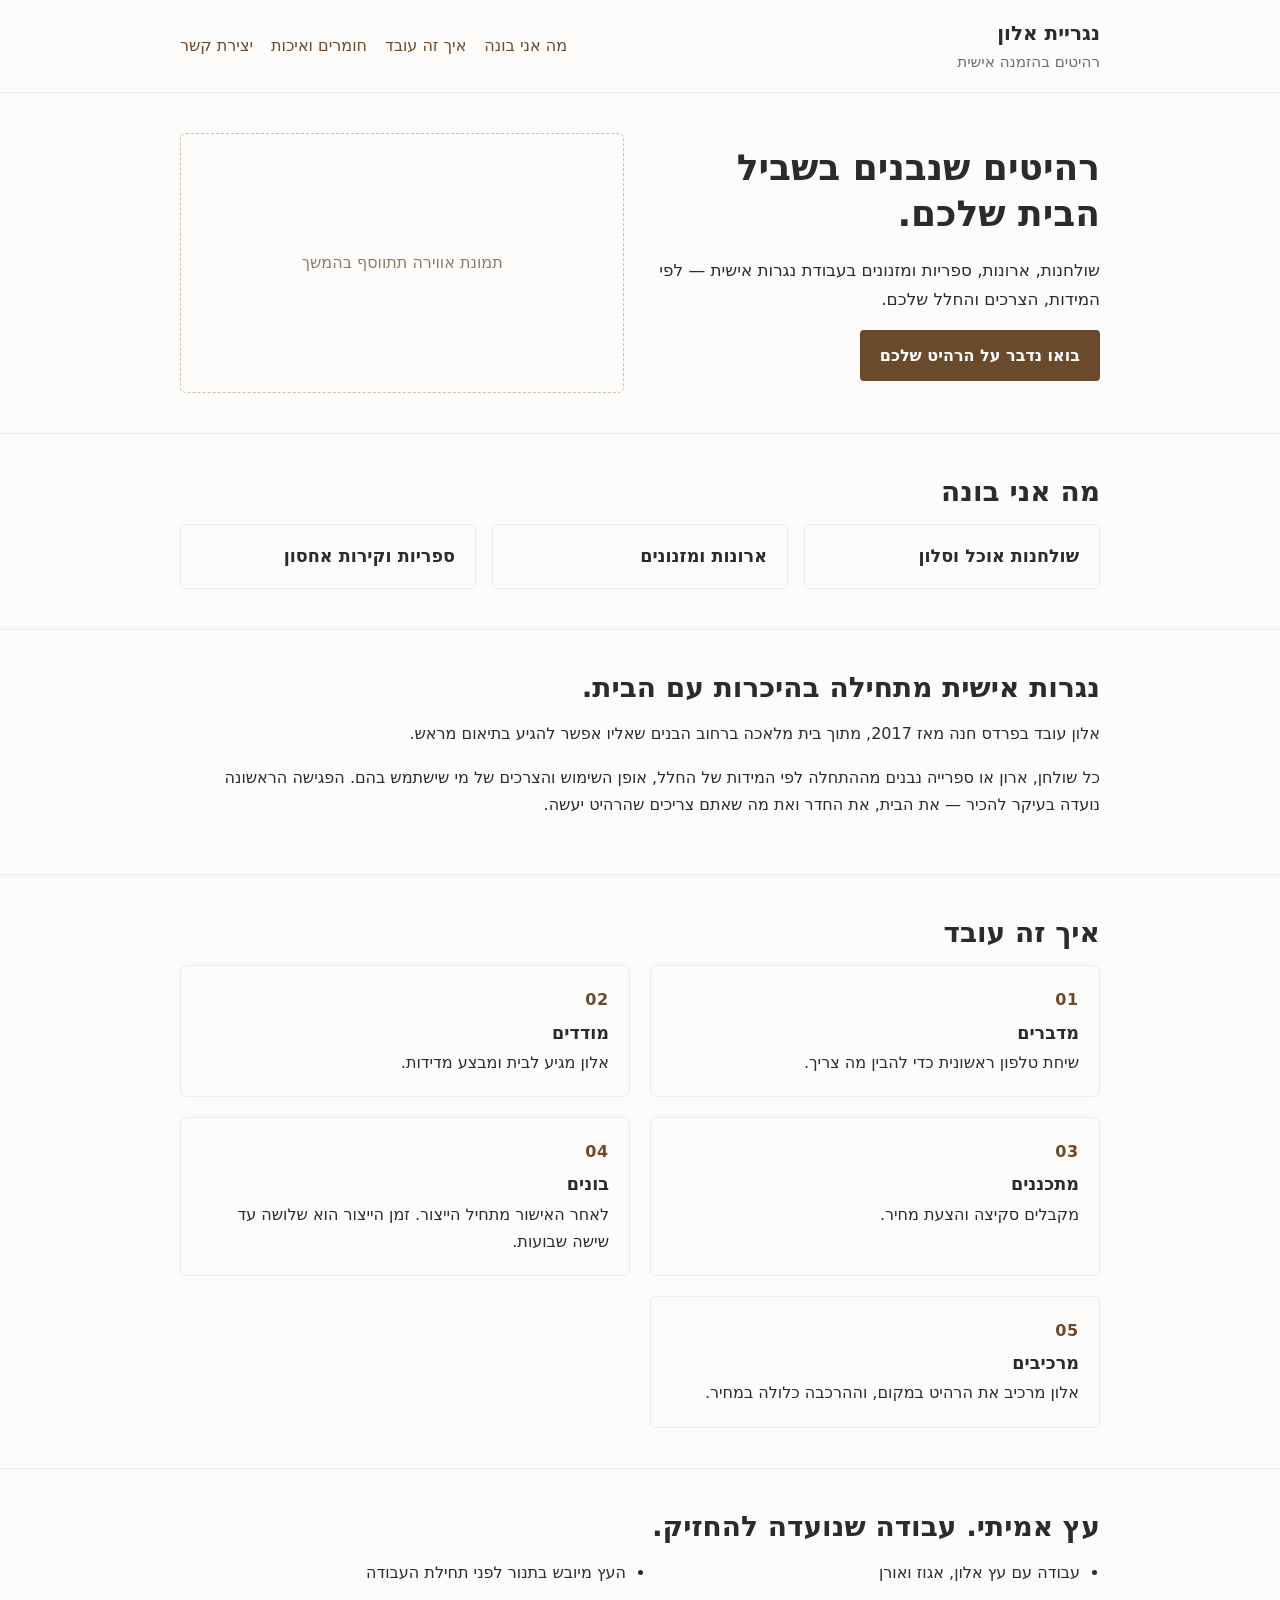
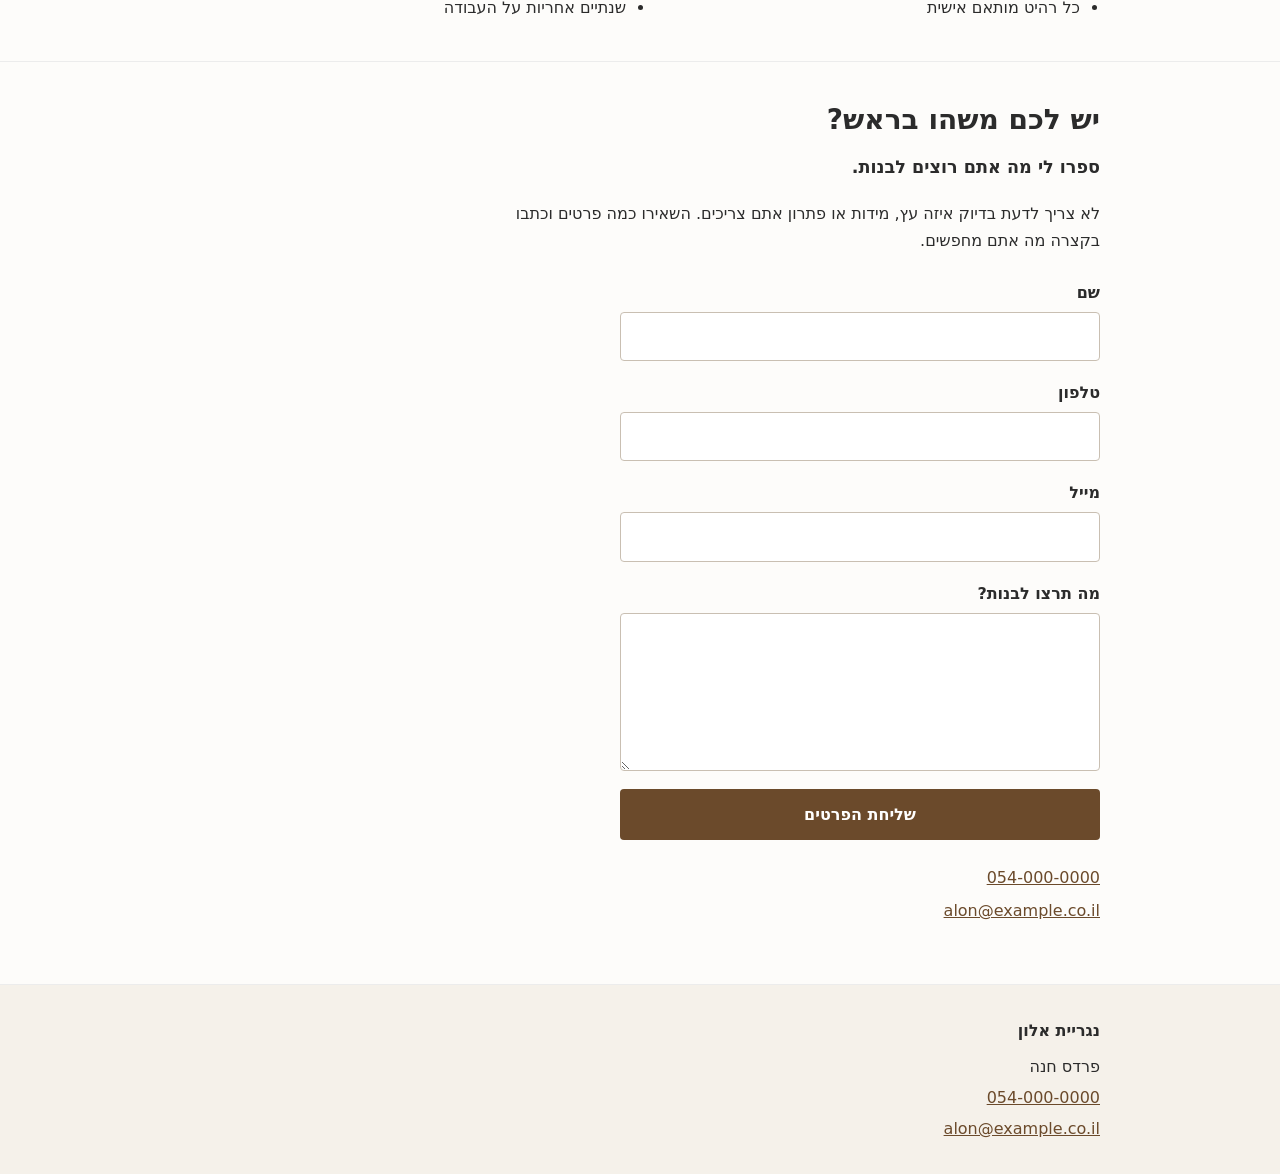
==== index.html @ c1765b81 "שלב 2: שלד HTML סמנטי ותוכן בסיסי + CSS בסיסי - index.html: עמוד אחד, עברית מלאה ו-RTL, HTML סמנטי  " ====
<!DOCTYPE html>
<html lang="he" dir="rtl">
<head>
  <meta charset="UTF-8">
  <meta name="viewport" content="width=device-width, initial-scale=1">
  <title>נגריית אלון — רהיטים בהזמנה אישית</title>
  <meta name="description" content="נגריית אלון — רהיטים בהזמנה אישית מפרדס חנה. שולחנות, ארונות, ספריות ומזנונים בעבודת נגרות אישית לפי המידות והצרכים שלכם.">
  <link rel="stylesheet" href="style.css">
</head>
<body>

  <header class="site-header">
    <div class="container site-header__inner">
      <div class="brand">
        <span class="brand__name">נגריית אלון</span>
        <span class="brand__tagline">רהיטים בהזמנה אישית</span>
      </div>
      <nav class="site-nav" aria-label="ניווט ראשי">
        <ul>
          <li><a href="#work">מה אני בונה</a></li>
          <li><a href="#process">איך זה עובד</a></li>
          <li><a href="#materials">חומרים ואיכות</a></li>
          <li><a href="#contact">יצירת קשר</a></li>
        </ul>
      </nav>
    </div>
  </header>

  <main>

    <!-- 2. Hero -->
    <section class="hero" id="hero" aria-labelledby="hero-title">
      <div class="container hero__inner">
        <div class="hero__text">
          <h1 id="hero-title">רהיטים שנבנים בשביל הבית שלכם.</h1>
          <p class="hero__lead">
            שולחנות, ארונות, ספריות ומזנונים בעבודת נגרות אישית —
            לפי המידות, הצרכים והחלל שלכם.
          </p>
          <a class="btn" href="#contact">בואו נדבר על הרהיט שלכם</a>
        </div>

        <!-- מקום שמור לתמונת Hero. תתווסף בהמשך לאחר יצירה והעלאה ל-Cloudinary. -->
        <figure class="hero__media" aria-label="מקום שמור לתמונת האווירה של נגריית אלון">
          <span>תמונת אווירה תתווסף בהמשך</span>
        </figure>
      </div>
    </section>

    <!-- 3. מה אני בונה -->
    <section class="section" id="work" aria-labelledby="work-title">
      <div class="container">
        <h2 id="work-title">מה אני בונה</h2>
        <ul class="work-list">
          <li>
            <h3>שולחנות אוכל וסלון</h3>
          </li>
          <li>
            <h3>ארונות ומזנונים</h3>
          </li>
          <li>
            <h3>ספריות וקירות אחסון</h3>
          </li>
        </ul>
      </div>
    </section>

    <!-- 4. אודות / גישה לעבודה -->
    <section class="section" id="about" aria-labelledby="about-title">
      <div class="container">
        <h2 id="about-title">נגרות אישית מתחילה בהיכרות עם הבית.</h2>
        <p>
          אלון עובד בפרדס חנה מאז 2017, מתוך בית מלאכה ברחוב הבנים
          שאליו אפשר להגיע בתיאום מראש.
        </p>
        <p>
          כל שולחן, ארון או ספרייה נבנים מההתחלה לפי המידות של החלל,
          אופן השימוש והצרכים של מי שישתמש בהם. הפגישה הראשונה נועדה
          בעיקר להכיר — את הבית, את החדר ואת מה שאתם צריכים שהרהיט יעשה.
        </p>
      </div>
    </section>

    <!-- 5. איך זה עובד -->
    <section class="section" id="process" aria-labelledby="process-title">
      <div class="container">
        <h2 id="process-title">איך זה עובד</h2>
        <ol class="process-list">
          <li>
            <span class="process-list__step">01</span>
            <h3>מדברים</h3>
            <p>שיחת טלפון ראשונית כדי להבין מה צריך.</p>
          </li>
          <li>
            <span class="process-list__step">02</span>
            <h3>מודדים</h3>
            <p>אלון מגיע לבית ומבצע מדידות.</p>
          </li>
          <li>
            <span class="process-list__step">03</span>
            <h3>מתכננים</h3>
            <p>מקבלים סקיצה והצעת מחיר.</p>
          </li>
          <li>
            <span class="process-list__step">04</span>
            <h3>בונים</h3>
            <p>לאחר האישור מתחיל הייצור. זמן הייצור הוא שלושה עד שישה שבועות.</p>
          </li>
          <li>
            <span class="process-list__step">05</span>
            <h3>מרכיבים</h3>
            <p>אלון מרכיב את הרהיט במקום, וההרכבה כלולה במחיר.</p>
          </li>
        </ol>
      </div>
    </section>

    <!-- 6. חומרים ואיכות -->
    <section class="section" id="materials" aria-labelledby="materials-title">
      <div class="container">
        <h2 id="materials-title">עץ אמיתי. עבודה שנועדה להחזיק.</h2>
        <ul class="materials-list">
          <li>עבודה עם עץ אלון, אגוז ואורן</li>
          <li>העץ מיובש בתנור לפני תחילת העבודה</li>
          <li>כל רהיט מותאם אישית</li>
          <li>שנתיים אחריות על העבודה</li>
        </ul>
      </div>
    </section>

    <!-- 7. יצירת קשר -->
    <section class="section" id="contact" aria-labelledby="contact-title">
      <div class="container">
        <h2 id="contact-title">יש לכם משהו בראש?</h2>
        <p class="contact__sub">ספרו לי מה אתם רוצים לבנות.</p>
        <p class="contact__note">
          לא צריך לדעת בדיוק איזה עץ, מידות או פתרון אתם צריכים.
          השאירו כמה פרטים וכתבו בקצרה מה אתם מחפשים.
        </p>

        <!--
          מבנה הטופס מוכן לחיבור עתידי ל-webhook של n8n.
          בשלב זה הטופס אינו שולח לשום מקום: אין action ואין JavaScript.
          החיבור (action / fetch, method, שמות השדות) יטופל בשלב מאוחר יותר.
        -->
        <form class="contact-form" name="contact" method="post" novalidate>
          <div class="field">
            <label for="name">שם</label>
            <input type="text" id="name" name="name" autocomplete="name" required>
          </div>

          <div class="field">
            <label for="phone">טלפון</label>
            <input type="tel" id="phone" name="phone" autocomplete="tel" required>
          </div>

          <div class="field">
            <label for="email">מייל</label>
            <input type="email" id="email" name="email" autocomplete="email">
          </div>

          <div class="field">
            <label for="message">מה תרצו לבנות?</label>
            <textarea id="message" name="message" rows="5"></textarea>
          </div>

          <button type="submit" class="btn">שליחת הפרטים</button>
        </form>

        <ul class="contact__direct">
          <li><a href="tel:+972540000000">054-000-0000</a></li>
          <li><a href="mailto:alon@example.co.il">alon@example.co.il</a></li>
        </ul>
      </div>
    </section>

  </main>

  <!-- 8. Footer -->
  <footer class="site-footer">
    <div class="container">
      <p class="site-footer__name">נגריית אלון</p>
      <ul class="site-footer__details">
        <li>פרדס חנה</li>
        <li><a href="tel:+972540000000">054-000-0000</a></li>
        <li><a href="mailto:alon@example.co.il">alon@example.co.il</a></li>
      </ul>
    </div>
  </footer>

</body>
</html>
---- style.css ----
/* ==========================================================================
   נגריית אלון — style.css
   שלב 2: CSS בסיסי בלבד לבדיקת שלד, תוכן והיררכיה.
   השפה העיצובית המלאה, אנימציות ואפקטים יטופלו בשלב מאוחר יותר.
   מבנה mobile-first: ברירת המחדל למובייל, התאמות רוחב במדיה queries.
   ========================================================================== */

/* Reset בסיסי */
*,
*::before,
*::after {
  box-sizing: border-box;
}

html {
  -webkit-text-size-adjust: 100%;
}

body {
  margin: 0;
  font-family: system-ui, "Segoe UI", Arial, sans-serif;
  font-size: 1rem;
  line-height: 1.7;
  color: #2b2b2b;
  background: #fdfcfa;
}

/* טיפוגרפיה בסיסית */
h1,
h2,
h3 {
  line-height: 1.3;
  margin: 0 0 0.5em;
  font-weight: 700;
}

h1 {
  font-size: 1.75rem;
}

h2 {
  font-size: 1.4rem;
}

h3 {
  font-size: 1.1rem;
}

p {
  margin: 0 0 1em;
}

a {
  color: #6b4a2b;
}

img {
  max-width: 100%;
  height: auto;
}

/* פריסת רוחב תוכן */
.container {
  width: 100%;
  max-width: 960px;
  margin-inline: auto;
  padding-inline: 20px;
}

.section {
  padding-block: 40px;
  border-top: 1px solid #ececec;
}

/* כפתור בסיסי */
.btn {
  display: inline-block;
  padding: 12px 20px;
  background: #6b4a2b;
  color: #fff;
  text-decoration: none;
  border: 0;
  border-radius: 4px;
  font: inherit;
  font-weight: 700;
  cursor: pointer;
}

/* ---------- Header ---------- */
.site-header {
  border-bottom: 1px solid #ececec;
}

.site-header__inner {
  padding-block: 16px;
}

.brand {
  display: flex;
  flex-direction: column;
}

.brand__name {
  font-size: 1.25rem;
  font-weight: 700;
}

.brand__tagline {
  font-size: 0.95rem;
  color: #6f6f6f;
}

.site-nav ul {
  list-style: none;
  margin: 12px 0 0;
  padding: 0;
  display: flex;
  flex-wrap: wrap;
  gap: 8px 18px;
}

.site-nav a {
  text-decoration: none;
}

/* ---------- Hero ---------- */
.hero {
  padding-block: 40px;
}

.hero__lead {
  font-size: 1.05rem;
}

.hero__media {
  margin: 24px 0 0;
  display: flex;
  align-items: center;
  justify-content: center;
  min-height: 200px;
  padding: 20px;
  border: 1px dashed #c9bfb2;
  border-radius: 6px;
  color: #8a7c6a;
  text-align: center;
}

/* ---------- מה אני בונה ---------- */
.work-list {
  list-style: none;
  margin: 0;
  padding: 0;
  display: grid;
  gap: 16px;
}

.work-list li {
  padding: 20px;
  border: 1px solid #ececec;
  border-radius: 6px;
}

.work-list h3 {
  margin: 0;
}

/* ---------- איך זה עובד ---------- */
.process-list {
  list-style: none;
  margin: 0;
  padding: 0;
  display: grid;
  gap: 20px;
  counter-reset: none;
}

.process-list li {
  padding: 20px;
  border: 1px solid #ececec;
  border-radius: 6px;
}

.process-list__step {
  display: inline-block;
  margin-bottom: 8px;
  font-weight: 700;
  color: #6b4a2b;
  letter-spacing: 0.05em;
}

.process-list h3 {
  margin: 0 0 0.25em;
}

.process-list p {
  margin: 0;
}

/* ---------- חומרים ואיכות ---------- */
.materials-list {
  margin: 0;
  padding-inline-start: 1.25em;
  display: grid;
  gap: 8px;
}

/* ---------- יצירת קשר ---------- */
.contact__sub {
  font-size: 1.1rem;
  font-weight: 700;
}

.contact__note {
  max-width: 60ch;
}

.contact-form {
  margin-top: 24px;
  display: grid;
  gap: 18px;
  max-width: 480px;
}

.field {
  display: flex;
  flex-direction: column;
  gap: 6px;
}

.field label {
  font-weight: 700;
}

.field input,
.field textarea {
  font: inherit;
  padding: 10px 12px;
  border: 1px solid #c9bfb2;
  border-radius: 4px;
  background: #fff;
  color: inherit;
}

.field textarea {
  resize: vertical;
}

.contact__direct {
  list-style: none;
  margin: 24px 0 0;
  padding: 0;
  display: grid;
  gap: 6px;
}

/* ---------- Footer ---------- */
.site-footer {
  margin-top: 20px;
  padding-block: 32px;
  border-top: 1px solid #ececec;
  background: #f5f1ea;
}

.site-footer__name {
  font-weight: 700;
  margin: 0 0 8px;
}

.site-footer__details {
  list-style: none;
  margin: 0;
  padding: 0;
  display: grid;
  gap: 4px;
}

/* ==========================================================================
   Responsive — התאמות בסיסיות למסכים רחבים יותר
   ========================================================================== */
@media (min-width: 700px) {
  h1 {
    font-size: 2.25rem;
  }

  h2 {
    font-size: 1.75rem;
  }

  .site-header__inner {
    display: flex;
    align-items: center;
    justify-content: space-between;
  }

  .site-nav ul {
    margin-top: 0;
  }

  .hero__inner {
    display: grid;
    grid-template-columns: 1fr 1fr;
    gap: 32px;
    align-items: center;
  }

  .hero__media {
    margin-top: 0;
    min-height: 260px;
  }

  .work-list {
    grid-template-columns: repeat(3, 1fr);
  }

  .process-list {
    grid-template-columns: repeat(2, 1fr);
  }

  .materials-list {
    grid-template-columns: repeat(2, 1fr);
  }
}
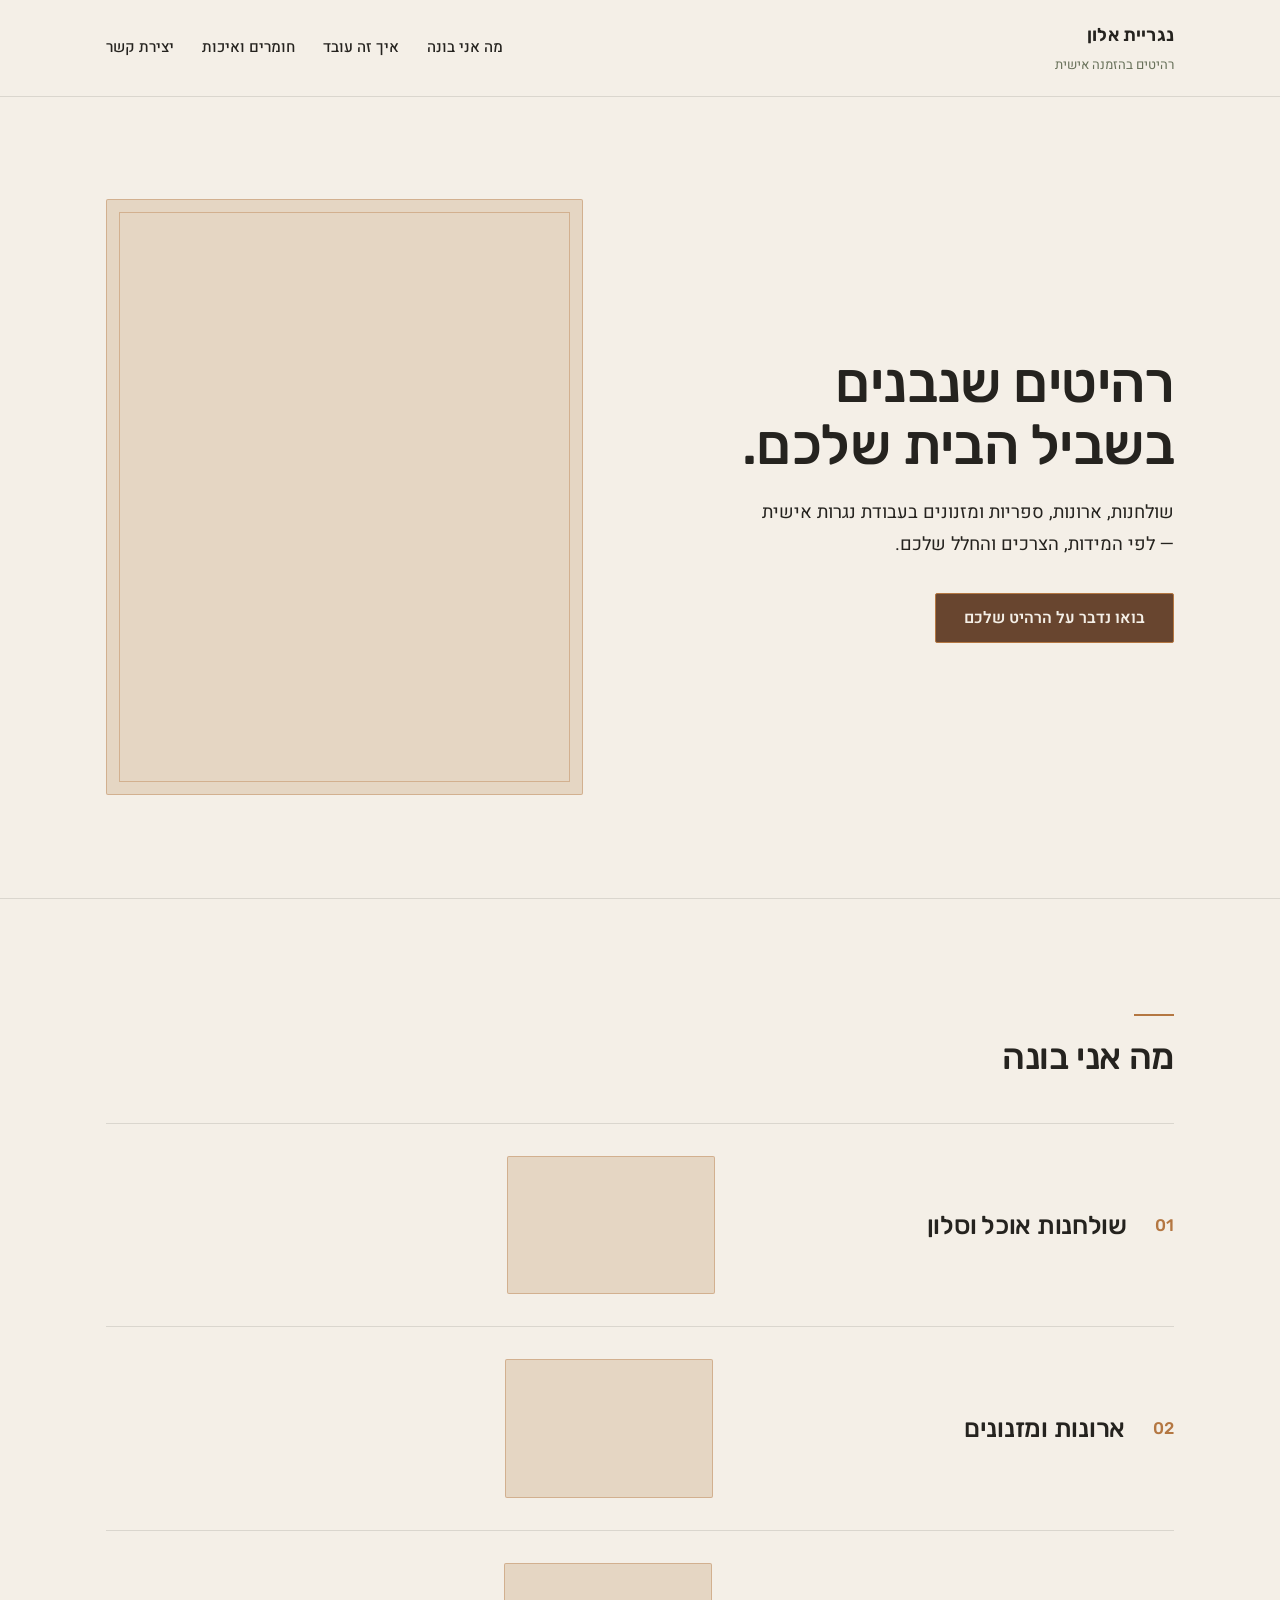
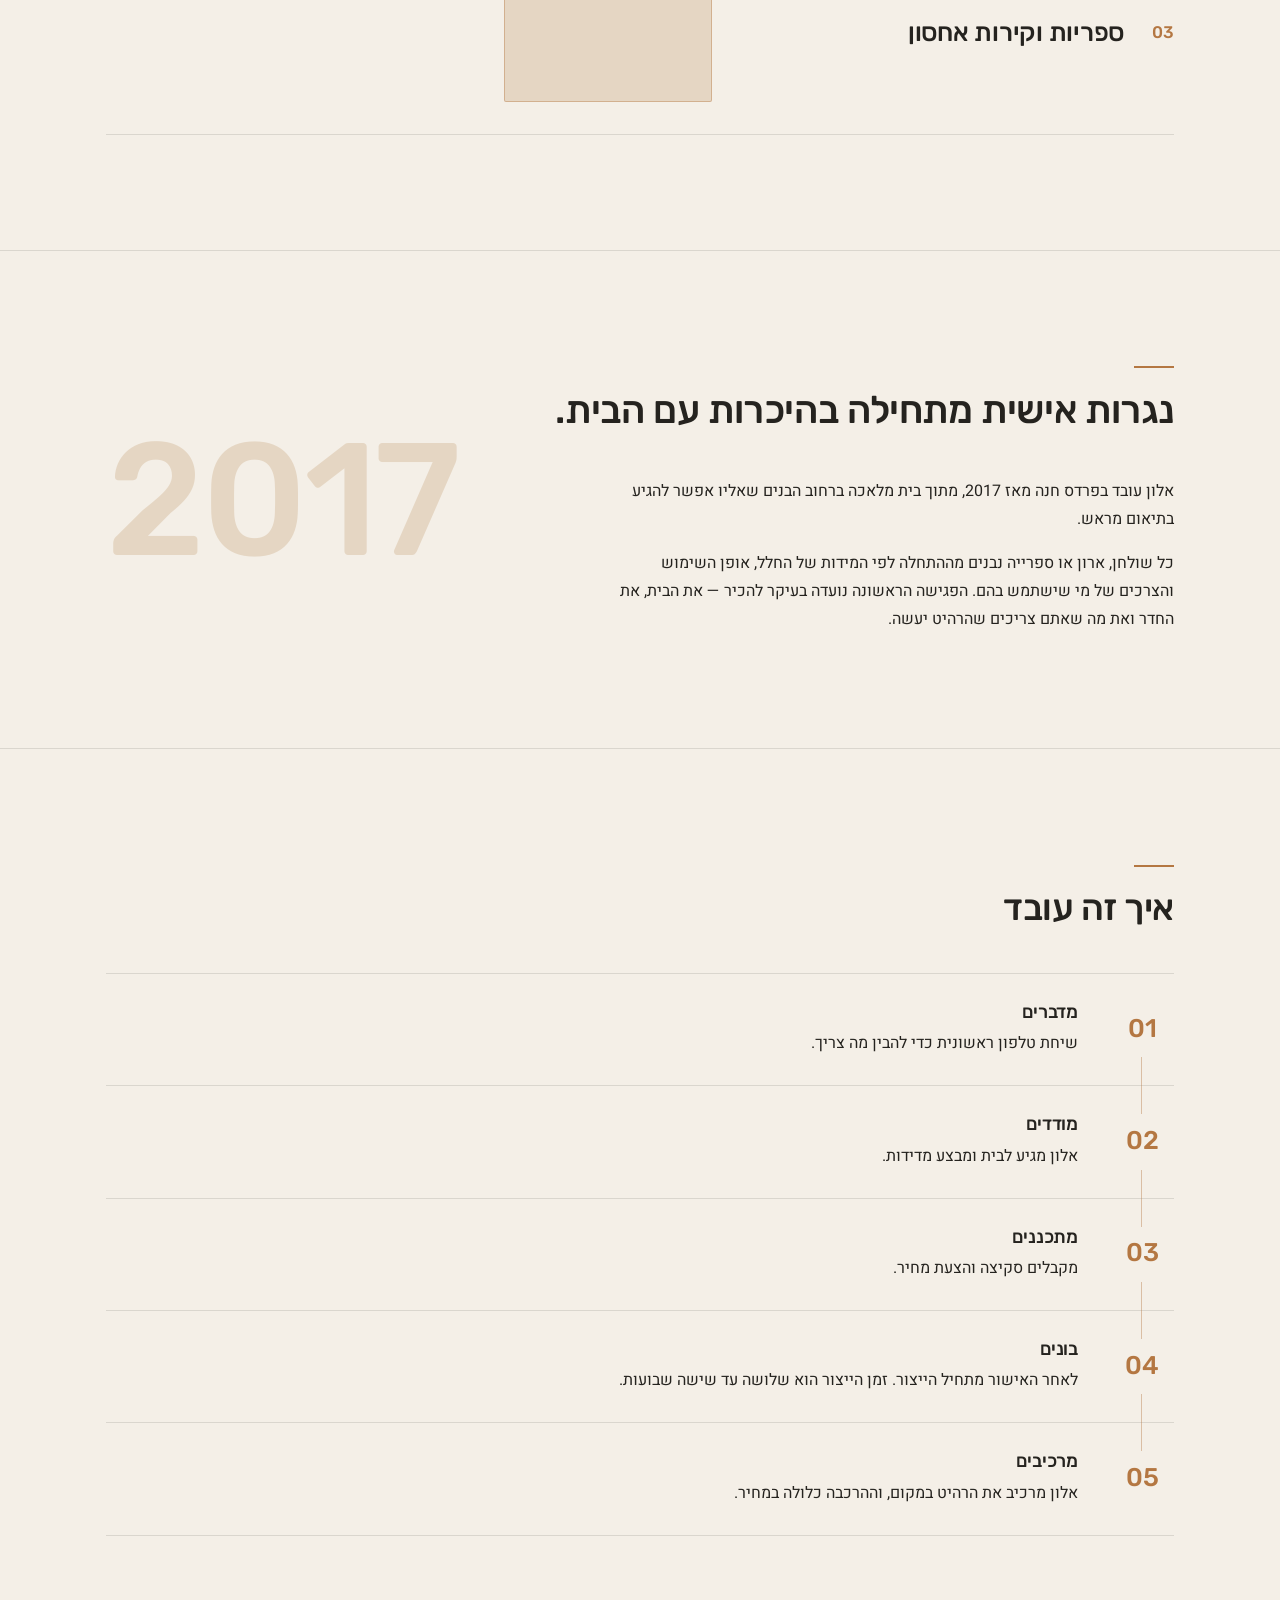
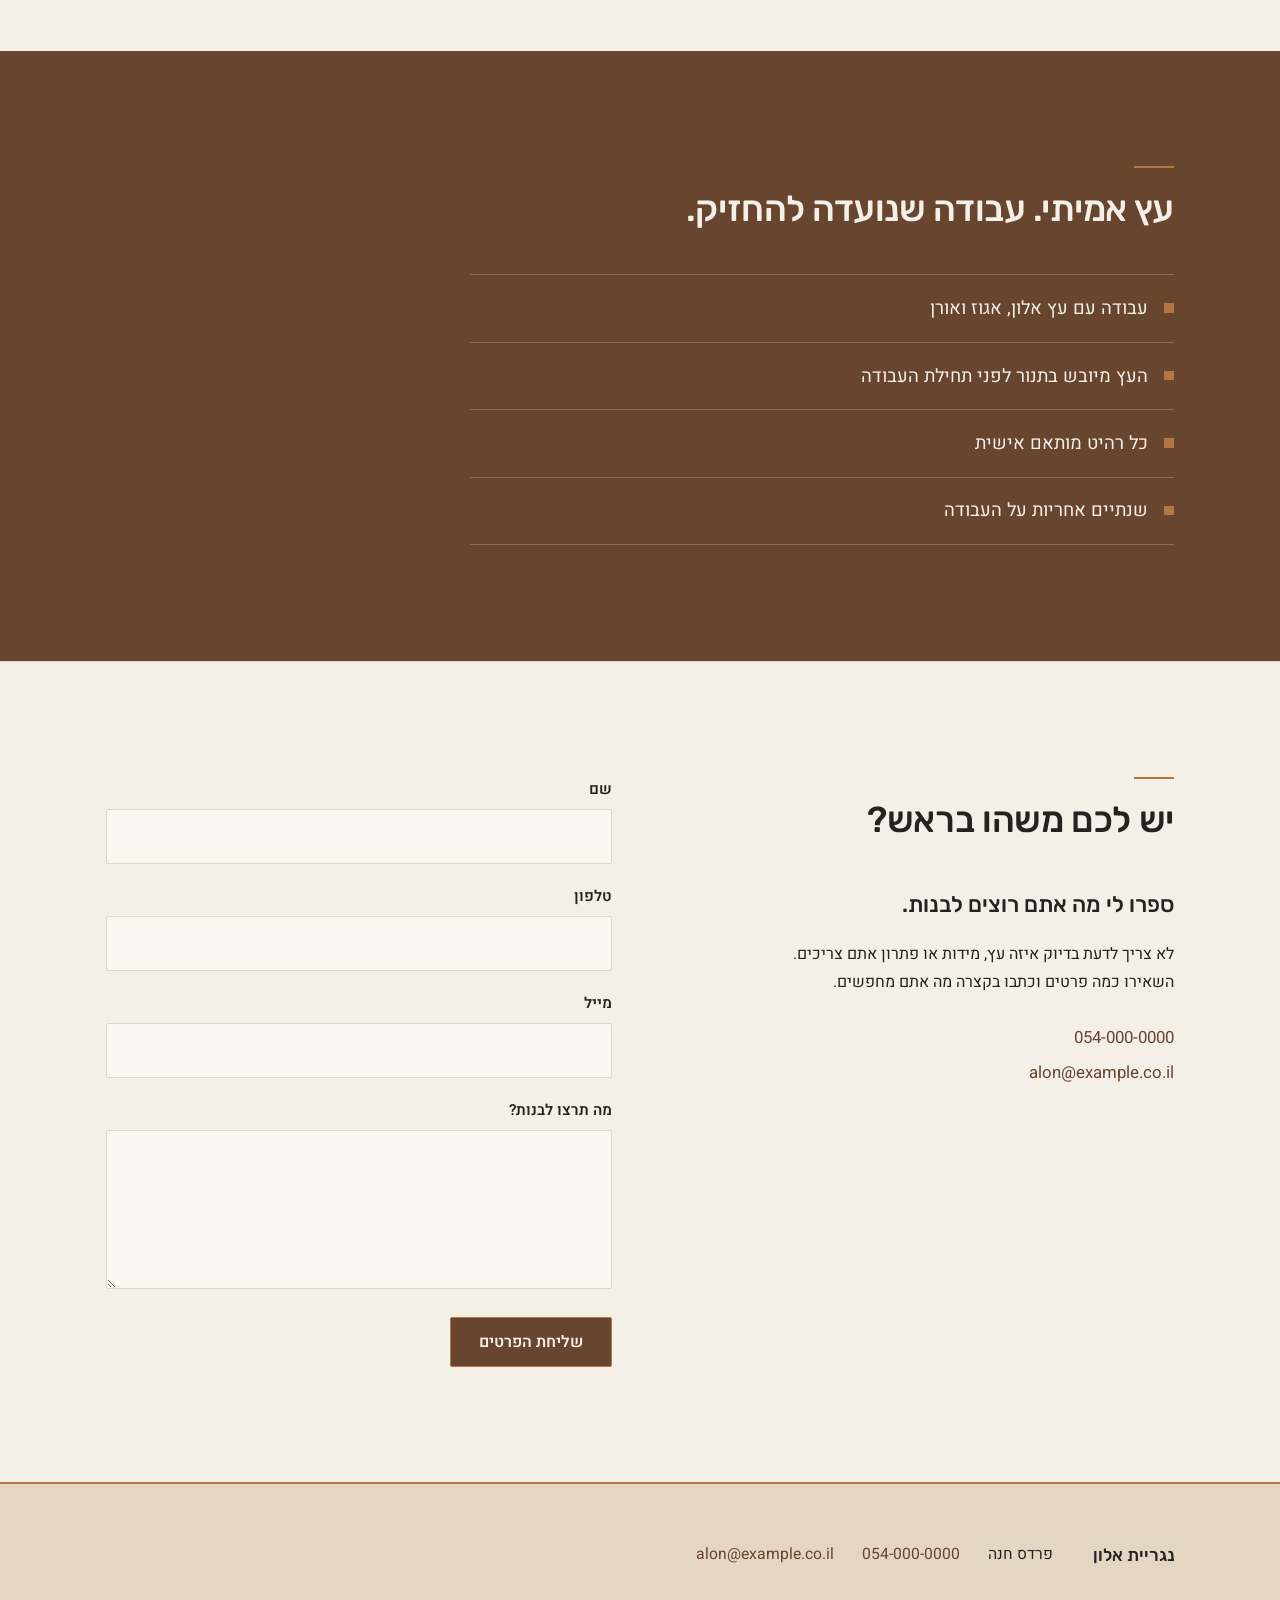
==== commit 3a81c90f: "שלב 3: שפה עיצובית מלאה והתאמה רספונסיבית - פלטת צבעים נעולה כמשתני CSS ב-:root (cream/sand/oak/waln" ====
--- a/index.html
+++ b/index.html
@@ -5,16 +5,22 @@
   <meta name="viewport" content="width=device-width, initial-scale=1">
   <title>נגריית אלון — רהיטים בהזמנה אישית</title>
   <meta name="description" content="נגריית אלון — רהיטים בהזמנה אישית מפרדס חנה. שולחנות, ארונות, ספריות ומזנונים בעבודת נגרות אישית לפי המידות והצרכים שלכם.">
+  <meta name="theme-color" content="#F4EFE7">
+
+  <link rel="preconnect" href="https://fonts.googleapis.com">
+  <link rel="preconnect" href="https://fonts.gstatic.com" crossorigin>
+  <link rel="stylesheet" href="https://fonts.googleapis.com/css2?family=Heebo:wght@400;500;600&family=Rubik:wght@500;600&display=swap">
   <link rel="stylesheet" href="style.css">
 </head>
 <body>
 
+  <!-- ===================== Header ===================== -->
   <header class="site-header">
     <div class="container site-header__inner">
-      <div class="brand">
+      <a class="brand" href="#hero">
         <span class="brand__name">נגריית אלון</span>
         <span class="brand__tagline">רהיטים בהזמנה אישית</span>
-      </div>
+      </a>
       <nav class="site-nav" aria-label="ניווט ראשי">
         <ul>
           <li><a href="#work">מה אני בונה</a></li>
@@ -28,97 +34,104 @@
 
   <main>
 
-    <!-- 2. Hero -->
+    <!-- ===================== Hero ===================== -->
     <section class="hero" id="hero" aria-labelledby="hero-title">
       <div class="container hero__inner">
         <div class="hero__text">
-          <h1 id="hero-title">רהיטים שנבנים בשביל הבית שלכם.</h1>
-          <p class="hero__lead">
-            שולחנות, ארונות, ספריות ומזנונים בעבודת נגרות אישית —
-            לפי המידות, הצרכים והחלל שלכם.
-          </p>
-          <a class="btn" href="#contact">בואו נדבר על הרהיט שלכם</a>
+          <h1 id="hero-title" class="hero__title">רהיטים שנבנים בשביל הבית שלכם.</h1>
+          <p class="hero__lead">שולחנות, ארונות, ספריות ומזנונים בעבודת נגרות אישית — לפי המידות, הצרכים והחלל שלכם.</p>
+          <a class="btn btn--primary" href="#contact">בואו נדבר על הרהיט שלכם</a>
         </div>
-
-        <!-- מקום שמור לתמונת Hero. תתווסף בהמשך לאחר יצירה והעלאה ל-Cloudinary. -->
-        <figure class="hero__media" aria-label="מקום שמור לתמונת האווירה של נגריית אלון">
-          <span>תמונת אווירה תתווסף בהמשך</span>
-        </figure>
+        <!-- אזור תמונת הרהיט. בשלב הבא נחליף את ה-figure ב-<img> (התמונה תיווצר ותועלה ל-Cloudinary). -->
+        <figure class="hero__media" aria-hidden="true"></figure>
       </div>
     </section>
 
-    <!-- 3. מה אני בונה -->
+    <!-- ===================== מה אני בונה ===================== -->
     <section class="section" id="work" aria-labelledby="work-title">
       <div class="container">
-        <h2 id="work-title">מה אני בונה</h2>
+        <h2 id="work-title" class="section__title">מה אני בונה</h2>
         <ul class="work-list">
-          <li>
-            <h3>שולחנות אוכל וסלון</h3>
+          <li class="work-list__item">
+            <span class="work-list__index" aria-hidden="true">01</span>
+            <h3 class="work-list__name">שולחנות אוכל וסלון</h3>
+            <!-- מקום שמור לתמונת קטגוריה בעתיד -->
+            <span class="work-list__media" aria-hidden="true"></span>
           </li>
-          <li>
-            <h3>ארונות ומזנונים</h3>
+          <li class="work-list__item">
+            <span class="work-list__index" aria-hidden="true">02</span>
+            <h3 class="work-list__name">ארונות ומזנונים</h3>
+            <span class="work-list__media" aria-hidden="true"></span>
           </li>
-          <li>
-            <h3>ספריות וקירות אחסון</h3>
+          <li class="work-list__item">
+            <span class="work-list__index" aria-hidden="true">03</span>
+            <h3 class="work-list__name">ספריות וקירות אחסון</h3>
+            <span class="work-list__media" aria-hidden="true"></span>
           </li>
         </ul>
       </div>
     </section>
 
-    <!-- 4. אודות / גישה לעבודה -->
-    <section class="section" id="about" aria-labelledby="about-title">
-      <div class="container">
-        <h2 id="about-title">נגרות אישית מתחילה בהיכרות עם הבית.</h2>
-        <p>
-          אלון עובד בפרדס חנה מאז 2017, מתוך בית מלאכה ברחוב הבנים
-          שאליו אפשר להגיע בתיאום מראש.
-        </p>
-        <p>
-          כל שולחן, ארון או ספרייה נבנים מההתחלה לפי המידות של החלל,
-          אופן השימוש והצרכים של מי שישתמש בהם. הפגישה הראשונה נועדה
-          בעיקר להכיר — את הבית, את החדר ואת מה שאתם צריכים שהרהיט יעשה.
-        </p>
+    <!-- ===================== אודות ===================== -->
+    <section class="section about" id="about" aria-labelledby="about-title">
+      <div class="container about__inner">
+        <div class="about__content">
+          <h2 id="about-title" class="section__title about__title">נגרות אישית מתחילה בהיכרות עם הבית.</h2>
+          <p>אלון עובד בפרדס חנה מאז 2017, מתוך בית מלאכה ברחוב הבנים שאליו אפשר להגיע בתיאום מראש.</p>
+          <p>כל שולחן, ארון או ספרייה נבנים מההתחלה לפי המידות של החלל, אופן השימוש והצרכים של מי שישתמש בהם. הפגישה הראשונה נועדה בעיקר להכיר — את הבית, את החדר ואת מה שאתם צריכים שהרהיט יעשה.</p>
+        </div>
+        <p class="about__year" aria-hidden="true">2017</p>
       </div>
     </section>
 
-    <!-- 5. איך זה עובד -->
-    <section class="section" id="process" aria-labelledby="process-title">
+    <!-- ===================== איך זה עובד ===================== -->
+    <section class="section process" id="process" aria-labelledby="process-title">
       <div class="container">
-        <h2 id="process-title">איך זה עובד</h2>
+        <h2 id="process-title" class="section__title">איך זה עובד</h2>
         <ol class="process-list">
-          <li>
-            <span class="process-list__step">01</span>
-            <h3>מדברים</h3>
-            <p>שיחת טלפון ראשונית כדי להבין מה צריך.</p>
+          <li class="process-list__item">
+            <span class="process-list__num" aria-hidden="true">01</span>
+            <div class="process-list__body">
+              <h3 class="process-list__name">מדברים</h3>
+              <p>שיחת טלפון ראשונית כדי להבין מה צריך.</p>
+            </div>
           </li>
-          <li>
-            <span class="process-list__step">02</span>
-            <h3>מודדים</h3>
-            <p>אלון מגיע לבית ומבצע מדידות.</p>
+          <li class="process-list__item">
+            <span class="process-list__num" aria-hidden="true">02</span>
+            <div class="process-list__body">
+              <h3 class="process-list__name">מודדים</h3>
+              <p>אלון מגיע לבית ומבצע מדידות.</p>
+            </div>
           </li>
-          <li>
-            <span class="process-list__step">03</span>
-            <h3>מתכננים</h3>
-            <p>מקבלים סקיצה והצעת מחיר.</p>
+          <li class="process-list__item">
+            <span class="process-list__num" aria-hidden="true">03</span>
+            <div class="process-list__body">
+              <h3 class="process-list__name">מתכננים</h3>
+              <p>מקבלים סקיצה והצעת מחיר.</p>
+            </div>
           </li>
-          <li>
-            <span class="process-list__step">04</span>
-            <h3>בונים</h3>
-            <p>לאחר האישור מתחיל הייצור. זמן הייצור הוא שלושה עד שישה שבועות.</p>
+          <li class="process-list__item">
+            <span class="process-list__num" aria-hidden="true">04</span>
+            <div class="process-list__body">
+              <h3 class="process-list__name">בונים</h3>
+              <p>לאחר האישור מתחיל הייצור. זמן הייצור הוא שלושה עד שישה שבועות.</p>
+            </div>
           </li>
-          <li>
-            <span class="process-list__step">05</span>
-            <h3>מרכיבים</h3>
-            <p>אלון מרכיב את הרהיט במקום, וההרכבה כלולה במחיר.</p>
+          <li class="process-list__item">
+            <span class="process-list__num" aria-hidden="true">05</span>
+            <div class="process-list__body">
+              <h3 class="process-list__name">מרכיבים</h3>
+              <p>אלון מרכיב את הרהיט במקום, וההרכבה כלולה במחיר.</p>
+            </div>
           </li>
         </ol>
       </div>
     </section>
 
-    <!-- 6. חומרים ואיכות -->
-    <section class="section" id="materials" aria-labelledby="materials-title">
+    <!-- ===================== חומרים ואיכות ===================== -->
+    <section class="section section--dark materials" id="materials" aria-labelledby="materials-title">
       <div class="container">
-        <h2 id="materials-title">עץ אמיתי. עבודה שנועדה להחזיק.</h2>
+        <h2 id="materials-title" class="section__title">עץ אמיתי. עבודה שנועדה להחזיק.</h2>
         <ul class="materials-list">
           <li>עבודה עם עץ אלון, אגוז ואורן</li>
           <li>העץ מיובש בתנור לפני תחילת העבודה</li>
@@ -128,57 +141,47 @@
       </div>
     </section>
 
-    <!-- 7. יצירת קשר -->
-    <section class="section" id="contact" aria-labelledby="contact-title">
-      <div class="container">
-        <h2 id="contact-title">יש לכם משהו בראש?</h2>
-        <p class="contact__sub">ספרו לי מה אתם רוצים לבנות.</p>
-        <p class="contact__note">
-          לא צריך לדעת בדיוק איזה עץ, מידות או פתרון אתם צריכים.
-          השאירו כמה פרטים וכתבו בקצרה מה אתם מחפשים.
-        </p>
+    <!-- ===================== יצירת קשר ===================== -->
+    <section class="section contact" id="contact" aria-labelledby="contact-title">
+      <div class="container contact__inner">
+        <div class="contact__intro">
+          <h2 id="contact-title" class="section__title">יש לכם משהו בראש?</h2>
+          <p class="contact__sub">ספרו לי מה אתם רוצים לבנות.</p>
+          <p class="contact__note">לא צריך לדעת בדיוק איזה עץ, מידות או פתרון אתם צריכים. השאירו כמה פרטים וכתבו בקצרה מה אתם מחפשים.</p>
+          <ul class="contact__direct">
+            <li><a href="tel:+972540000000">054-000-0000</a></li>
+            <li><a href="mailto:alon@example.co.il">alon@example.co.il</a></li>
+          </ul>
+        </div>
 
-        <!--
-          מבנה הטופס מוכן לחיבור עתידי ל-webhook של n8n.
-          בשלב זה הטופס אינו שולח לשום מקום: אין action ואין JavaScript.
-          החיבור (action / fetch, method, שמות השדות) יטופל בשלב מאוחר יותר.
-        -->
+        <!-- מבנה הטופס מוכן לחיבור עתידי ל-webhook של n8n. בשלב זה: אין action, אין ולידציה מותאמת ואין JavaScript. -->
         <form class="contact-form" name="contact" method="post" novalidate>
           <div class="field">
             <label for="name">שם</label>
             <input type="text" id="name" name="name" autocomplete="name" required>
           </div>
-
           <div class="field">
             <label for="phone">טלפון</label>
-            <input type="tel" id="phone" name="phone" autocomplete="tel" required>
+            <input type="tel" id="phone" name="phone" autocomplete="tel" inputmode="tel" required>
           </div>
-
           <div class="field">
             <label for="email">מייל</label>
             <input type="email" id="email" name="email" autocomplete="email">
           </div>
-
           <div class="field">
             <label for="message">מה תרצו לבנות?</label>
             <textarea id="message" name="message" rows="5"></textarea>
           </div>
-
-          <button type="submit" class="btn">שליחת הפרטים</button>
+          <button type="submit" class="btn btn--primary contact-form__submit">שליחת הפרטים</button>
         </form>
-
-        <ul class="contact__direct">
-          <li><a href="tel:+972540000000">054-000-0000</a></li>
-          <li><a href="mailto:alon@example.co.il">alon@example.co.il</a></li>
-        </ul>
       </div>
     </section>
 
   </main>
 
-  <!-- 8. Footer -->
+  <!-- ===================== Footer ===================== -->
   <footer class="site-footer">
-    <div class="container">
+    <div class="container site-footer__inner">
       <p class="site-footer__name">נגריית אלון</p>
       <ul class="site-footer__details">
         <li>פרדס חנה</li>
--- a/style.css
+++ b/style.css
@@ -1,322 +1,401 @@
 /* ==========================================================================
    נגריית אלון — style.css
-   שלב 2: CSS בסיסי בלבד לבדיקת שלד, תוכן והיררכיה.
-   השפה העיצובית המלאה, אנימציות ואפקטים יטופלו בשלב מאוחר יותר.
-   מבנה mobile-first: ברירת המחדל למובייל, התאמות רוחב במדיה queries.
+   שלב 3: שפה עיצובית מלאה + התאמה רספונסיבית (Mobile First).
+   ללא JavaScript, ללא frameworks, ללא ספריות. גופנים: Rubik + Heebo (Google Fonts).
+   מבנה: tokens → base → layout → components (לפי סדר ה-sections) → responsive.
    ========================================================================== */
 
-/* Reset בסיסי */
-*,
-*::before,
-*::after {
-  box-sizing: border-box;
-}
-
-html {
-  -webkit-text-size-adjust: 100%;
-}
+/* ---------- 1. Tokens ---------- */
+:root {
+  color-scheme: light;
+
+  /* פלטת צבעים — נעולה */
+  --color-cream: #F4EFE7;
+  --color-sand: #E5D6C3;
+  --color-oak: #B47742;
+  --color-walnut: #68452F;
+  --color-charcoal: #25231F;
+  --color-olive: #68715A;
+
+  /* גופנים — נעולים */
+  --font-heading: "Rubik", sans-serif;
+  --font-body: "Heebo", sans-serif;
+
+  /* מבנה */
+  --container: 1180px;
+  --measure: 62ch;
+  --space-section: clamp(4rem, 9vw, 7.5rem);
+  --radius: 2px;
+
+  /* קווים עדינים */
+  --line: rgba(37, 35, 31, 0.12);
+  --line-oak: rgba(180, 119, 66, 0.40);
+  --line-cream: rgba(244, 239, 231, 0.22);
+  --field-bg: #FBF8F2;
+}
+
+/* ---------- 2. Reset / Base ---------- */
+*, *::before, *::after { box-sizing: border-box; }
+* { margin: 0; }
+
+html { -webkit-text-size-adjust: 100%; }
 
 body {
-  margin: 0;
-  font-family: system-ui, "Segoe UI", Arial, sans-serif;
+  font-family: var(--font-body);
+  font-weight: 400;
   font-size: 1rem;
   line-height: 1.7;
-  color: #2b2b2b;
-  background: #fdfcfa;
-}
-
-/* טיפוגרפיה בסיסית */
-h1,
-h2,
-h3 {
-  line-height: 1.3;
-  margin: 0 0 0.5em;
-  font-weight: 700;
-}
-
-h1 {
-  font-size: 1.75rem;
-}
-
-h2 {
-  font-size: 1.4rem;
-}
-
-h3 {
-  font-size: 1.1rem;
-}
-
-p {
-  margin: 0 0 1em;
-}
-
-a {
-  color: #6b4a2b;
-}
-
-img {
-  max-width: 100%;
-  height: auto;
-}
-
-/* פריסת רוחב תוכן */
+  color: var(--color-charcoal);
+  background: var(--color-cream);
+  overflow-x: hidden; /* רשת ביטחון מפני גלילה אופקית */
+  -webkit-font-smoothing: antialiased;
+}
+
+img, figure, svg { display: block; max-width: 100%; }
+
+h1, h2, h3 {
+  font-family: var(--font-heading);
+  font-weight: 500;
+  line-height: 1.18;
+  letter-spacing: -0.01em;
+  color: var(--color-charcoal);
+  overflow-wrap: break-word;
+}
+
+p { line-height: 1.75; }
+
+a { color: var(--color-walnut); text-underline-offset: 0.2em; }
+
+ul, ol { list-style: none; padding: 0; }
+
+/* טלפון ומייל — שמירה על כיווניות LTR קריאה בתוך מסמך עברי */
+a[href^="tel:"], a[href^="mailto:"] { direction: ltr; unicode-bidi: isolate; }
+
+/* focus נראה בכל אלמנט אינטראקטיבי (לא מסירים outline ללא חלופה) */
+a:focus-visible,
+button:focus-visible,
+input:focus-visible,
+textarea:focus-visible {
+  outline: 2px solid var(--color-oak);
+  outline-offset: 3px;
+  border-radius: 1px;
+}
+
+@media (prefers-reduced-motion: no-preference) {
+  html { scroll-behavior: smooth; }
+}
+@media (prefers-reduced-motion: reduce) {
+  * { transition-duration: 0.01ms !important; }
+}
+
+/* ---------- 3. Layout ---------- */
 .container {
   width: 100%;
-  max-width: 960px;
+  max-width: var(--container);
   margin-inline: auto;
-  padding-inline: 20px;
-}
-
-.section {
-  padding-block: 40px;
-  border-top: 1px solid #ececec;
-}
-
-/* כפתור בסיסי */
+  padding-inline: clamp(1.25rem, 5vw, 3.5rem);
+}
+
+.section { padding-block: var(--space-section); border-block-start: 1px solid var(--line); }
+
+.section__title {
+  font-size: clamp(1.5rem, 4.2vw, 2.25rem);
+  margin-block-end: clamp(1.5rem, 4vw, 2.75rem);
+}
+.section__title::before {
+  content: "";
+  display: block;
+  inline-size: 2.5rem;
+  block-size: 2px;
+  background: var(--color-oak);
+  margin-block-end: 1.25rem;
+}
+
+/* ---------- 4. Buttons ---------- */
 .btn {
   display: inline-block;
-  padding: 12px 20px;
-  background: #6b4a2b;
-  color: #fff;
+  font-family: var(--font-body);
+  font-weight: 600;
+  font-size: 1rem;
+  line-height: 1;
+  padding: 1rem 1.75rem;
+  border: 1px solid transparent;
+  border-radius: var(--radius);
   text-decoration: none;
-  border: 0;
-  border-radius: 4px;
-  font: inherit;
-  font-weight: 700;
+  text-align: center;
   cursor: pointer;
-}
-
-/* ---------- Header ---------- */
-.site-header {
-  border-bottom: 1px solid #ececec;
-}
-
+  transition: background-color 0.15s ease, border-color 0.15s ease, color 0.15s ease;
+}
+.btn--primary {
+  background: var(--color-walnut);
+  border-color: var(--color-oak);
+  color: var(--color-cream);
+}
+.btn--primary:hover {
+  background: var(--color-charcoal);
+  border-color: var(--color-charcoal);
+}
+
+/* ---------- 5. Header ---------- */
+.site-header { background: var(--color-cream); border-block-end: 1px solid var(--line); }
 .site-header__inner {
-  padding-block: 16px;
-}
-
-.brand {
-  display: flex;
-  flex-direction: column;
-}
-
-.brand__name {
-  font-size: 1.25rem;
-  font-weight: 700;
-}
-
-.brand__tagline {
-  font-size: 0.95rem;
-  color: #6f6f6f;
-}
-
-.site-nav ul {
-  list-style: none;
-  margin: 12px 0 0;
-  padding: 0;
   display: flex;
   flex-wrap: wrap;
-  gap: 8px 18px;
-}
-
+  align-items: baseline;
+  gap: 0.5rem 2rem;
+  padding-block: 1.25rem;
+}
+.brand {
+  display: inline-flex;
+  flex-direction: column;
+  gap: 0.15rem;
+  text-decoration: none;
+  color: var(--color-charcoal);
+}
+.brand__name {
+  font-family: var(--font-heading);
+  font-weight: 600;
+  font-size: 1.15rem;
+  letter-spacing: 0.01em;
+}
+.brand__tagline {
+  font-size: 0.82rem;
+  color: var(--color-olive);
+}
+.site-nav { inline-size: 100%; }
+.site-nav ul {
+  display: flex;
+  flex-wrap: wrap;
+  gap: 0.6rem 1.25rem;
+  padding-block-start: 0.75rem;
+  border-block-start: 1px solid var(--line);
+}
 .site-nav a {
+  font-weight: 500;
+  font-size: 0.9rem;
+  color: var(--color-charcoal);
   text-decoration: none;
-}
-
-/* ---------- Hero ---------- */
-.hero {
-  padding-block: 40px;
-}
-
+  padding-block: 0.2rem;
+}
+.site-nav a:hover { color: var(--color-walnut); text-decoration: underline; }
+
+/* ---------- 6. Hero ---------- */
+.hero { padding-block: clamp(2.5rem, 8vw, 6rem); }
+.hero__inner { display: grid; gap: clamp(2rem, 6vw, 4rem); }
+.hero__title {
+  font-size: clamp(2rem, 7.5vw, 3.5rem);
+  line-height: 1.12;
+  text-wrap: balance;
+}
 .hero__lead {
-  font-size: 1.05rem;
-}
+  margin-block-start: 1.25rem;
+  max-inline-size: 42ch;
+  font-size: clamp(1rem, 2.6vw, 1.15rem);
+}
+.hero .btn--primary { margin-block-start: 2rem; }
 
 .hero__media {
-  margin: 24px 0 0;
-  display: flex;
-  align-items: center;
-  justify-content: center;
-  min-height: 200px;
-  padding: 20px;
-  border: 1px dashed #c9bfb2;
-  border-radius: 6px;
-  color: #8a7c6a;
+  position: relative;
+  inline-size: 100%;
+  aspect-ratio: 4 / 3;
+  min-block-size: 220px;
+  background: var(--color-sand);
+  border: 1px solid var(--line-oak);
+  border-radius: var(--radius);
+}
+.hero__media::after {
+  content: "";
+  position: absolute;
+  inset: 0.75rem;
+  border: 1px solid var(--line-oak);
+}
+
+/* ---------- 7. מה אני בונה ---------- */
+.work-list__item {
+  display: grid;
+  grid-template-columns: auto 1fr;
+  align-items: baseline;
+  column-gap: 1rem;
+  padding-block: clamp(1.25rem, 4vw, 2rem);
+  border-block-start: 1px solid var(--line);
+}
+.work-list__item:last-child { border-block-end: 1px solid var(--line); }
+.work-list__index {
+  font-family: var(--font-heading);
+  font-weight: 500;
+  font-size: 1rem;
+  color: var(--color-oak);
+}
+.work-list__name { font-size: clamp(1.15rem, 3.5vw, 1.6rem); }
+.work-list__media { display: none; }
+
+/* ---------- 8. אודות ---------- */
+.about__inner { display: grid; gap: 1.5rem; }
+.about__title { font-size: clamp(1.6rem, 4.6vw, 2.4rem); }
+.about__content > p { max-inline-size: var(--measure); }
+.about__content > p + p { margin-block-start: 1em; }
+.about__year {
+  font-family: var(--font-heading);
+  font-weight: 500;
+  font-size: clamp(4rem, 20vw, 7rem);
+  line-height: 1;
+  letter-spacing: -0.02em;
+  color: var(--color-sand);
+  justify-self: start;
+}
+
+/* ---------- 9. איך זה עובד ---------- */
+.process-list { position: relative; }
+.process-list::before {
+  content: "";
+  position: absolute;
+  inset-block: 2.5rem;
+  inset-inline-start: 1.5rem;
+  inline-size: 1px;
+  background: var(--line-oak);
+  z-index: 0;
+}
+.process-list__item {
+  display: grid;
+  grid-template-columns: 3rem 1fr;
+  column-gap: 1.25rem;
+  padding-block: clamp(1.25rem, 4vw, 1.75rem);
+  border-block-start: 1px solid var(--line);
+}
+.process-list__item:last-child { border-block-end: 1px solid var(--line); }
+.process-list__num {
+  position: relative;
+  z-index: 1;
+  font-family: var(--font-heading);
+  font-weight: 500;
+  font-size: 1.35rem;
+  color: var(--color-oak);
   text-align: center;
-}
-
-/* ---------- מה אני בונה ---------- */
-.work-list {
-  list-style: none;
-  margin: 0;
-  padding: 0;
+  background: var(--color-cream);
+  padding-block: 0.3rem;
+}
+.process-list__name { font-size: 1.15rem; margin-block-end: 0.35rem; }
+
+/* ---------- 10. חומרים ואיכות (אזור עומק) ---------- */
+.section--dark {
+  background: var(--color-walnut);
+  color: var(--color-cream);
+  border-block-start: 0;
+}
+.section--dark .section__title { color: var(--color-cream); }
+.materials-list { max-inline-size: 44rem; }
+.materials-list li {
   display: grid;
-  gap: 16px;
-}
-
-.work-list li {
-  padding: 20px;
-  border: 1px solid #ececec;
-  border-radius: 6px;
-}
-
-.work-list h3 {
-  margin: 0;
-}
-
-/* ---------- איך זה עובד ---------- */
-.process-list {
-  list-style: none;
-  margin: 0;
-  padding: 0;
-  display: grid;
-  gap: 20px;
-  counter-reset: none;
-}
-
-.process-list li {
-  padding: 20px;
-  border: 1px solid #ececec;
-  border-radius: 6px;
-}
-
-.process-list__step {
-  display: inline-block;
-  margin-bottom: 8px;
-  font-weight: 700;
-  color: #6b4a2b;
-  letter-spacing: 0.05em;
-}
-
-.process-list h3 {
-  margin: 0 0 0.25em;
-}
-
-.process-list p {
-  margin: 0;
-}
-
-/* ---------- חומרים ואיכות ---------- */
-.materials-list {
-  margin: 0;
-  padding-inline-start: 1.25em;
-  display: grid;
-  gap: 8px;
-}
-
-/* ---------- יצירת קשר ---------- */
+  grid-template-columns: 0.6rem 1fr;
+  align-items: start;
+  column-gap: 1rem;
+  padding-block: 1.1rem;
+  font-size: clamp(1rem, 2.8vw, 1.15rem);
+  border-block-start: 1px solid var(--line-cream);
+}
+.materials-list li:last-child { border-block-end: 1px solid var(--line-cream); }
+.materials-list li::before {
+  content: "";
+  inline-size: 0.6rem;
+  block-size: 0.6rem;
+  margin-block-start: 0.55em;
+  background: var(--color-oak);
+}
+
+/* ---------- 11. יצירת קשר ---------- */
+.contact__inner { display: grid; gap: clamp(2rem, 6vw, 3.5rem); }
 .contact__sub {
-  font-size: 1.1rem;
-  font-weight: 700;
-}
-
-.contact__note {
-  max-width: 60ch;
-}
-
-.contact-form {
-  margin-top: 24px;
-  display: grid;
-  gap: 18px;
-  max-width: 480px;
-}
-
-.field {
-  display: flex;
-  flex-direction: column;
-  gap: 6px;
-}
-
-.field label {
-  font-weight: 700;
-}
-
+  font-family: var(--font-heading);
+  font-weight: 500;
+  font-size: clamp(1.15rem, 3.2vw, 1.4rem);
+  margin-block-start: 0.75rem;
+}
+.contact__note { margin-block-start: 1rem; max-inline-size: 48ch; }
+.contact__direct { display: grid; gap: 0.35rem; margin-block-start: 1.75rem; font-size: 1.05rem; }
+.contact__direct a { color: var(--color-walnut); text-decoration: none; }
+.contact__direct a:hover { color: var(--color-walnut); text-decoration: underline; }
+
+.contact-form { display: grid; gap: 1.25rem; max-inline-size: 32rem; }
+.field { display: grid; gap: 0.4rem; }
+.field label { font-weight: 600; font-size: 0.95rem; }
 .field input,
 .field textarea {
-  font: inherit;
-  padding: 10px 12px;
-  border: 1px solid #c9bfb2;
-  border-radius: 4px;
+  font-family: var(--font-body);
+  font-size: 1rem;
+  color: var(--color-charcoal);
+  background: var(--field-bg);
+  padding: 0.9rem 1rem;
+  min-block-size: 3rem;
+  inline-size: 100%;
+  border: 1px solid var(--color-sand);
+  border-radius: var(--radius);
+  transition: border-color 0.15s ease, background-color 0.15s ease;
+}
+.field textarea { min-block-size: 8rem; line-height: 1.6; resize: vertical; }
+.field input:hover,
+.field textarea:hover { border-color: var(--color-oak); }
+.field input:focus-visible,
+.field textarea:focus-visible {
+  border-color: var(--color-oak);
   background: #fff;
-  color: inherit;
-}
-
-.field textarea {
-  resize: vertical;
-}
-
-.contact__direct {
-  list-style: none;
-  margin: 24px 0 0;
-  padding: 0;
-  display: grid;
-  gap: 6px;
-}
-
-/* ---------- Footer ---------- */
+}
+.contact-form__submit { justify-self: start; margin-block-start: 0.5rem; }
+
+/* ---------- 12. Footer ---------- */
 .site-footer {
-  margin-top: 20px;
-  padding-block: 32px;
-  border-top: 1px solid #ececec;
-  background: #f5f1ea;
-}
-
-.site-footer__name {
-  font-weight: 700;
-  margin: 0 0 8px;
-}
-
-.site-footer__details {
-  list-style: none;
-  margin: 0;
-  padding: 0;
-  display: grid;
-  gap: 4px;
-}
+  background: var(--color-sand);
+  border-block-start: 2px solid var(--color-oak);
+  padding-block: clamp(2.5rem, 6vw, 3.5rem);
+}
+.site-footer__inner { display: grid; gap: 1rem; }
+.site-footer__name { font-family: var(--font-heading); font-weight: 500; font-size: 1.1rem; }
+.site-footer__details { display: grid; gap: 0.35rem; font-size: 0.98rem; }
+.site-footer__details a { color: var(--color-walnut); text-decoration: none; }
+.site-footer__details a:hover { text-decoration: underline; }
 
 /* ==========================================================================
-   Responsive — התאמות בסיסיות למסכים רחבים יותר
+   13. Responsive — שדרוגי פריסה מטאבלט ומעלה
    ========================================================================== */
-@media (min-width: 700px) {
-  h1 {
-    font-size: 2.25rem;
-  }
-
-  h2 {
-    font-size: 1.75rem;
-  }
-
-  .site-header__inner {
-    display: flex;
-    align-items: center;
-    justify-content: space-between;
-  }
-
-  .site-nav ul {
-    margin-top: 0;
-  }
-
-  .hero__inner {
-    display: grid;
-    grid-template-columns: 1fr 1fr;
-    gap: 32px;
+@media (min-width: 48em) {
+  .site-header__inner { flex-wrap: nowrap; align-items: center; justify-content: space-between; }
+  .site-nav { inline-size: auto; }
+  .site-nav ul { padding-block-start: 0; border-block-start: 0; gap: 1.75rem; }
+  .site-nav a { font-size: 0.95rem; }
+
+  .hero__inner { grid-template-columns: 1.05fr 0.95fr; align-items: center; }
+  .hero__media { aspect-ratio: 4 / 5; min-block-size: 380px; }
+
+  .work-list__item {
+    grid-template-columns: auto minmax(0, 20rem) 1fr;
+    column-gap: 1.75rem;
     align-items: center;
   }
-
-  .hero__media {
-    margin-top: 0;
-    min-height: 260px;
+  .work-list__index { font-size: 1.05rem; }
+  .work-list__media {
+    display: block;
+    justify-self: start;
+    inline-size: min(100%, 11rem);
+    aspect-ratio: 3 / 2;
+    background: var(--color-sand);
+    border: 1px solid var(--line-oak);
+    border-radius: var(--radius);
   }
 
-  .work-list {
-    grid-template-columns: repeat(3, 1fr);
-  }
-
-  .process-list {
-    grid-template-columns: repeat(2, 1fr);
-  }
-
-  .materials-list {
-    grid-template-columns: repeat(2, 1fr);
-  }
-}
+  .about__inner { grid-template-columns: 1fr auto; align-items: center; gap: clamp(2rem, 6vw, 5rem); }
+  .about__year { font-size: clamp(6rem, 13vw, 10rem); }
+
+  .process-list::before { inset-inline-start: 2rem; inset-block: 2.75rem; }
+  .process-list__item { grid-template-columns: 4rem 1fr; column-gap: 2rem; }
+  .process-list__num { font-size: 1.6rem; }
+
+  .contact__inner { grid-template-columns: 1fr 1fr; align-items: start; }
+
+  .site-footer__inner { grid-template-columns: auto 1fr; align-items: center; gap: 2.5rem; }
+  .site-footer__details { grid-auto-flow: column; justify-content: start; gap: 1.75rem; }
+}
+
+@media (min-width: 64em) {
+  .hero { padding-block: clamp(4rem, 8vw, 7rem); }
+  .work-list__item { grid-template-columns: auto minmax(0, 24rem) 1fr; }
+  .work-list__media { inline-size: min(100%, 13rem); }
+}
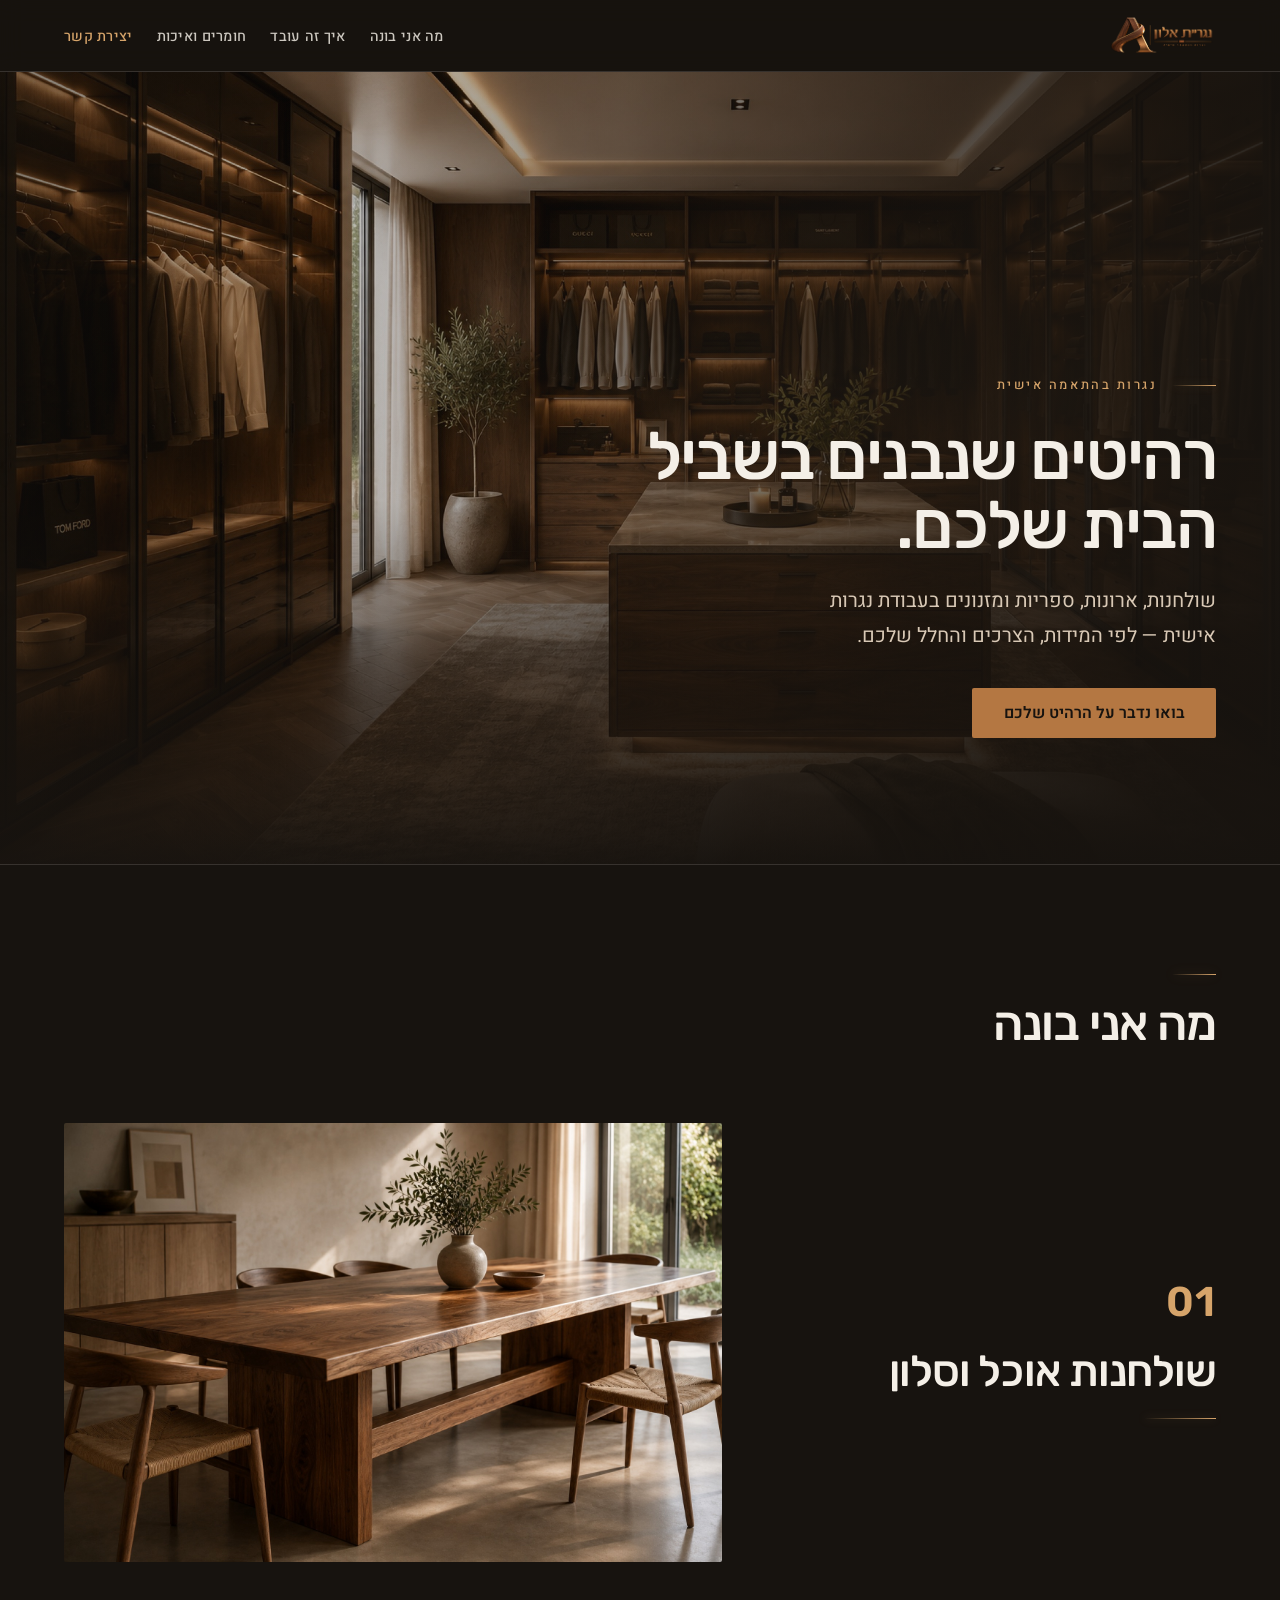
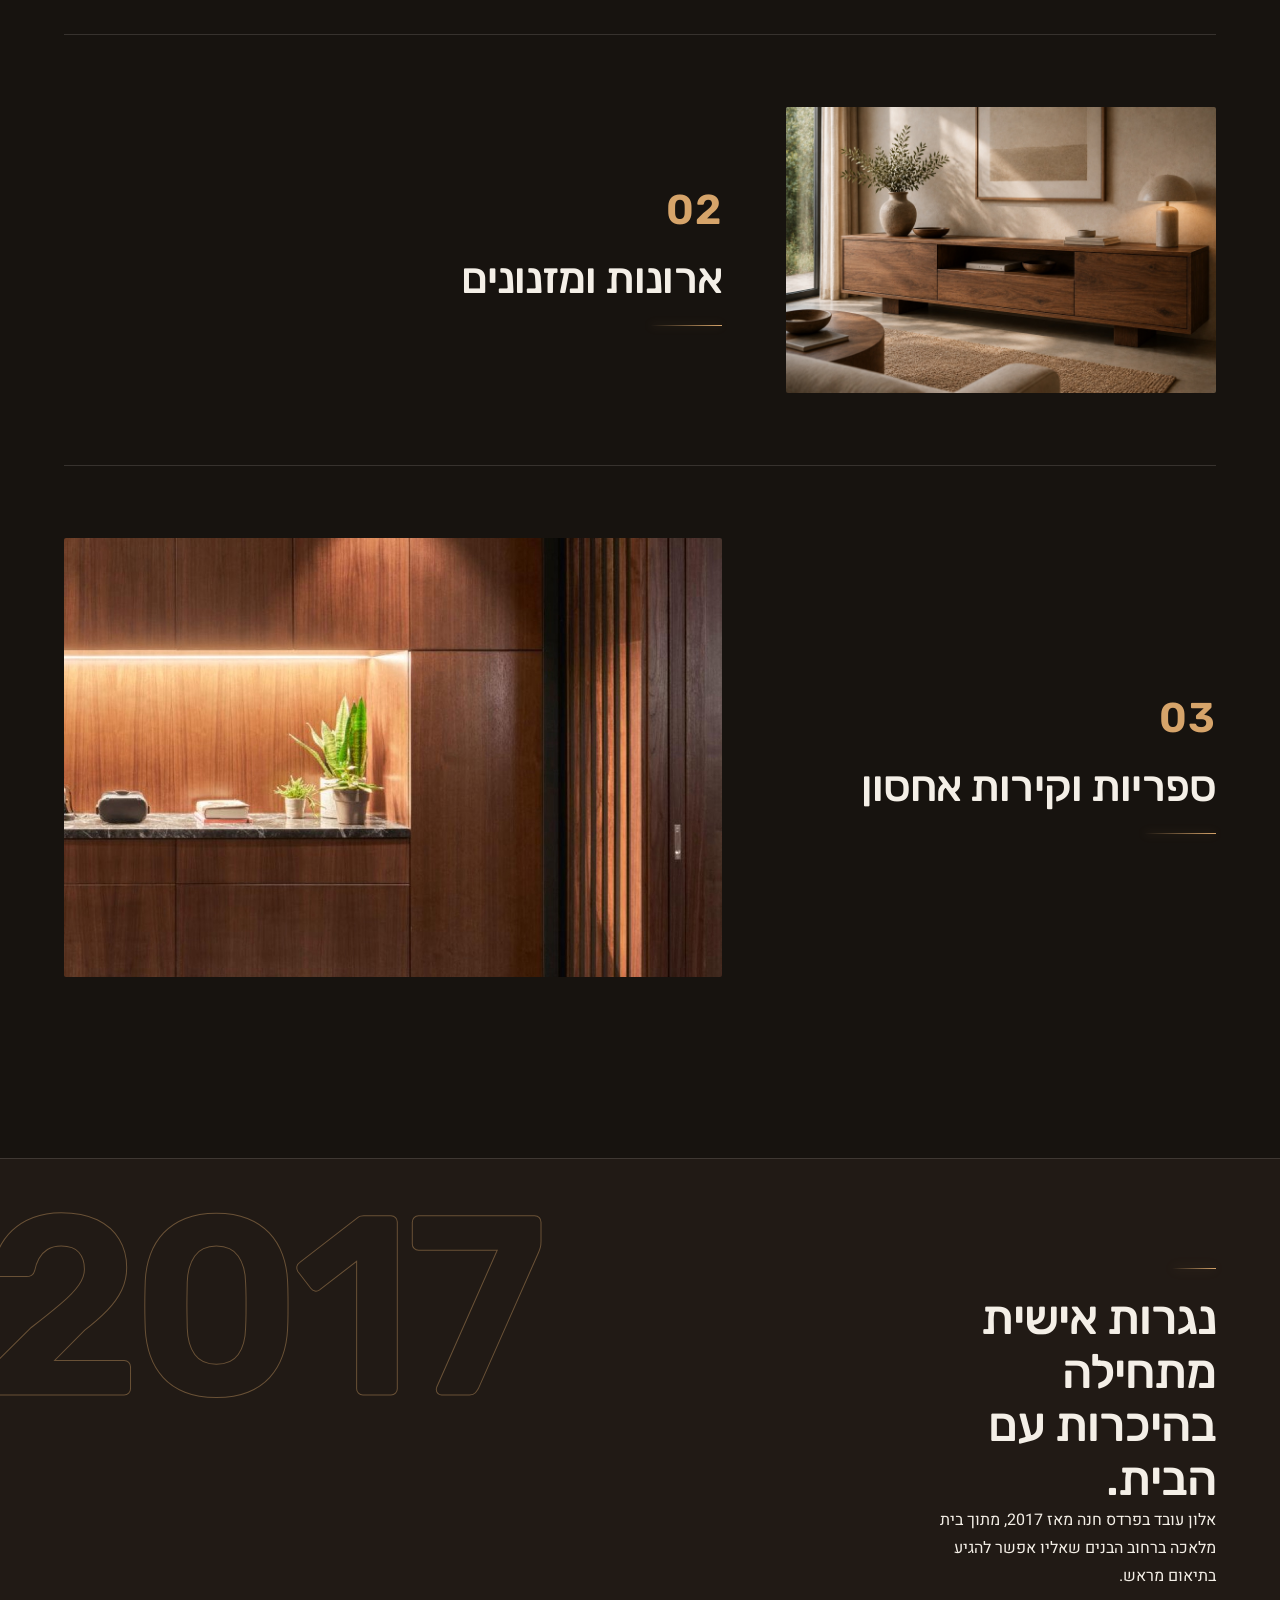
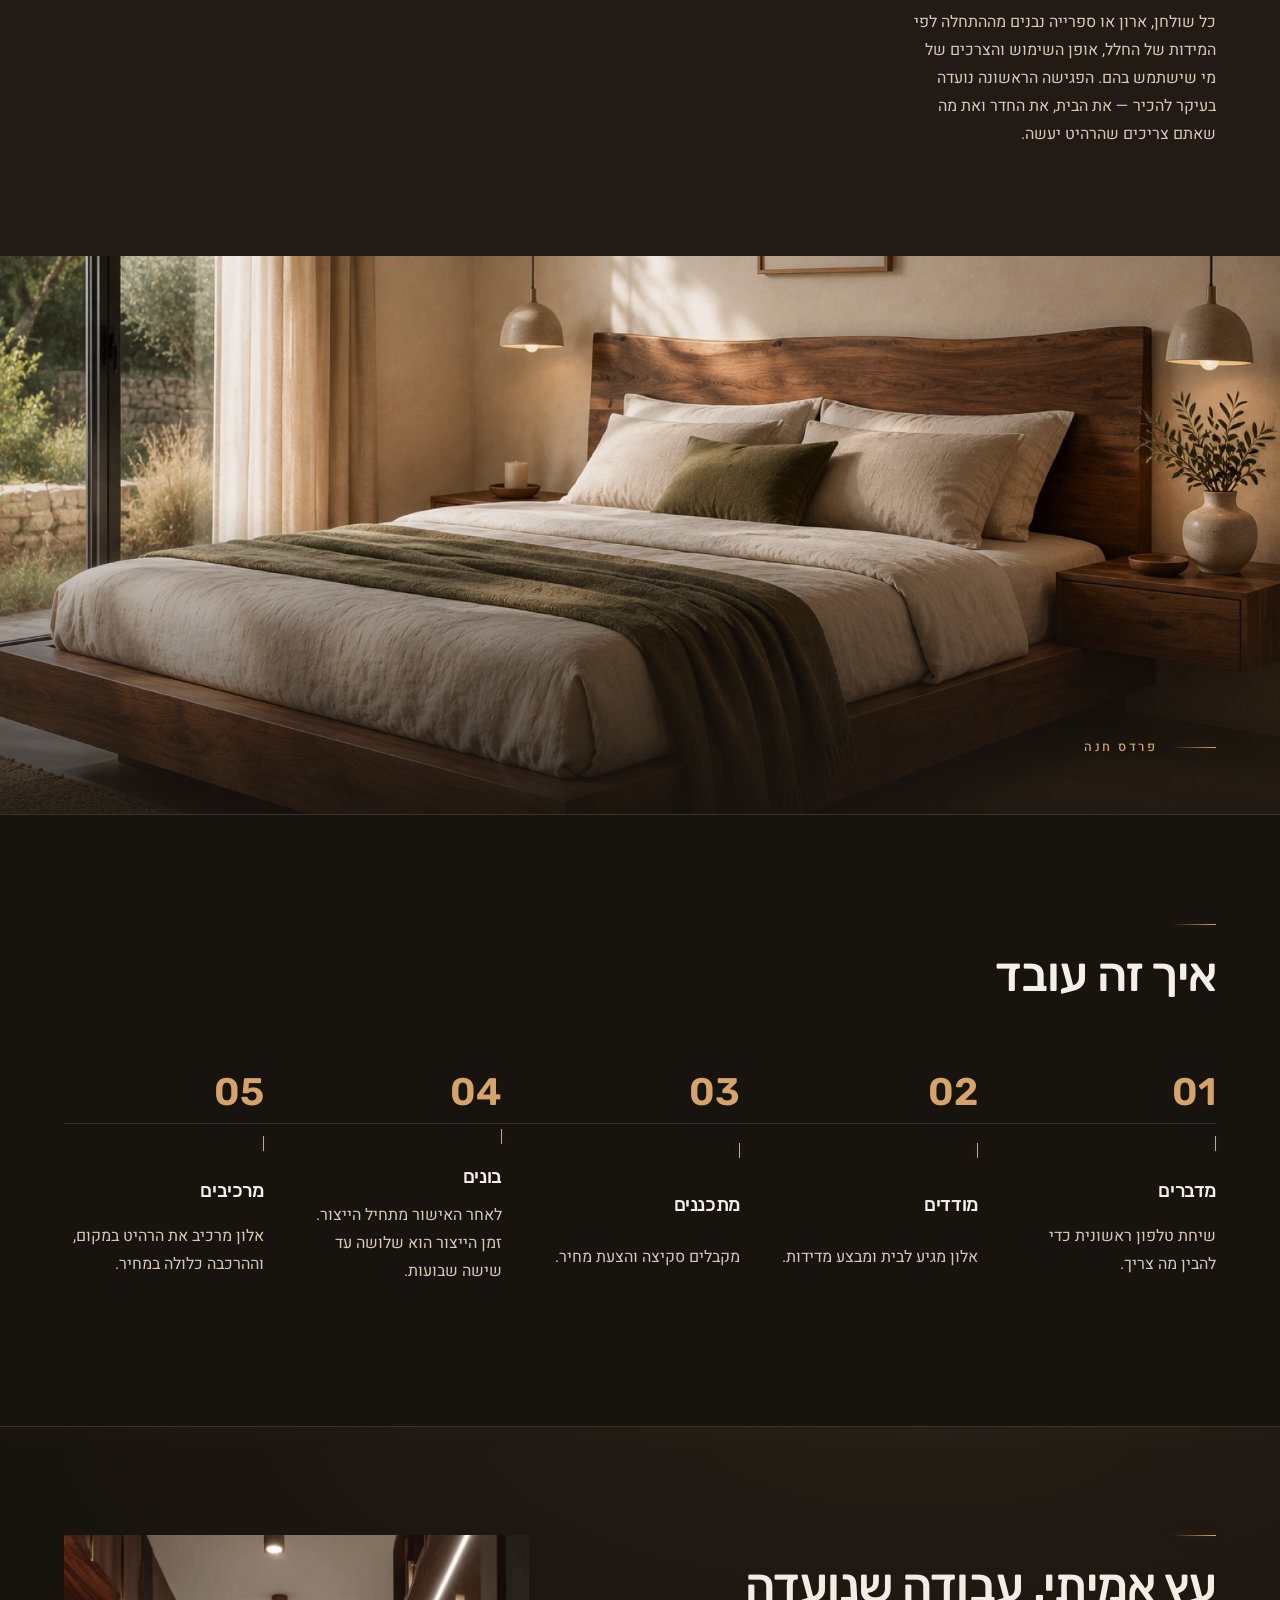
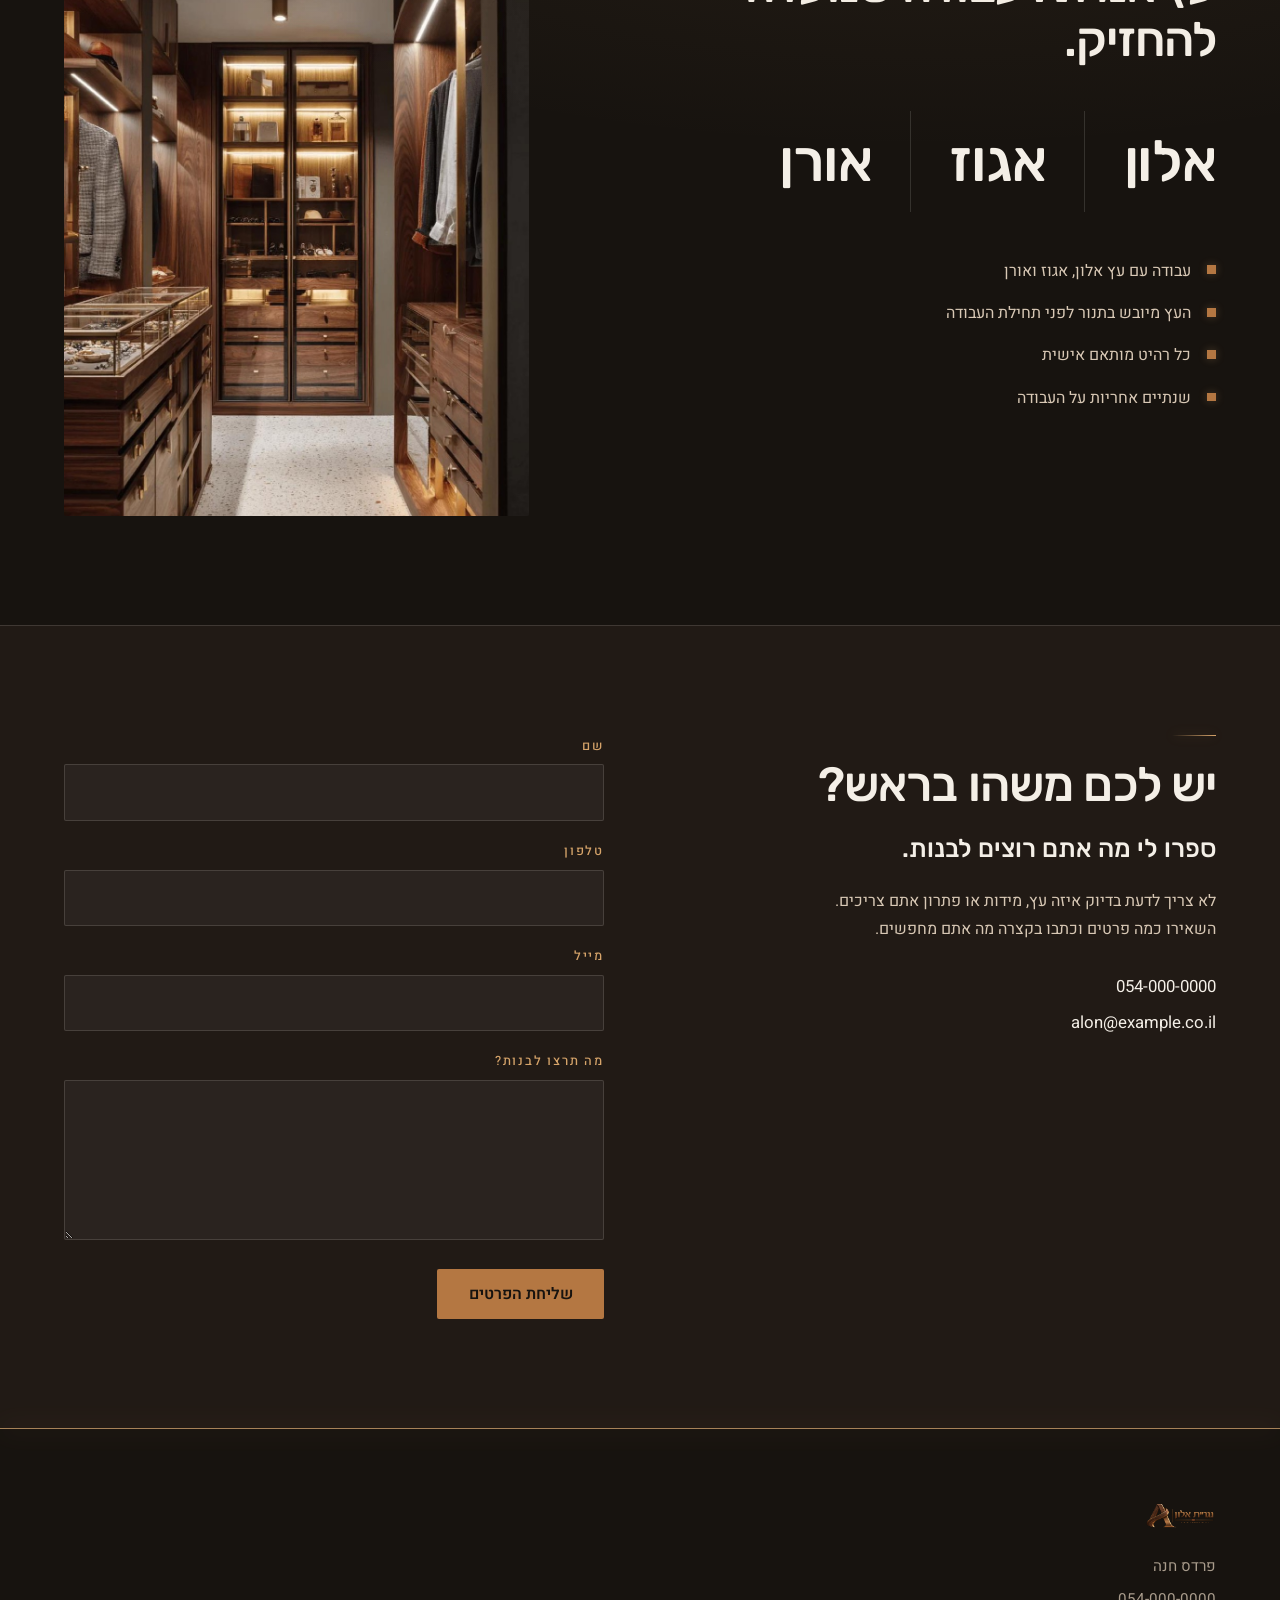
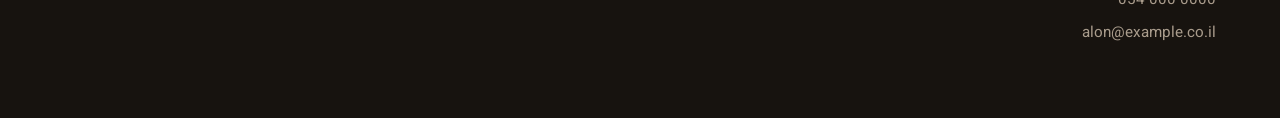
==== commit 03dcbc0e: "שלב 5: שדרוג עיצוב יוקרתי, תמונות ואנימציות Art Direction Pass — "Digital Showroom" של סטודיו נגרות " ====
--- a/index.html
+++ b/index.html
@@ -5,28 +5,38 @@
   <meta name="viewport" content="width=device-width, initial-scale=1">
   <title>נגריית אלון — רהיטים בהזמנה אישית</title>
   <meta name="description" content="נגריית אלון — רהיטים בהזמנה אישית מפרדס חנה. שולחנות, ארונות, ספריות ומזנונים בעבודת נגרות אישית לפי המידות והצרכים שלכם.">
-  <meta name="theme-color" content="#F4EFE7">
+  <meta name="theme-color" content="#17130F">
 
   <link rel="preconnect" href="https://fonts.googleapis.com">
   <link rel="preconnect" href="https://fonts.gstatic.com" crossorigin>
   <link rel="stylesheet" href="https://fonts.googleapis.com/css2?family=Heebo:wght@400;500;600&family=Rubik:wght@500;600&display=swap">
   <link rel="stylesheet" href="style.css">
+
+  <!-- Progressive enhancement: ללא JavaScript, בטל את מצבי הכניסה כדי שכל התוכן והטופס יישארו גלויים ותקינים -->
+  <noscript>
+    <style>
+      .reveal, .media-reveal img,
+      .hero__media img, .hero__eyebrow, .hero__title, .hero__lead, .hero__cta {
+        opacity: 1 !important;
+        transform: none !important;
+      }
+    </style>
+  </noscript>
 </head>
 <body>
 
   <!-- ===================== Header ===================== -->
   <header class="site-header">
-    <div class="container site-header__inner">
-      <a class="brand" href="#hero">
-        <span class="brand__name">נגריית אלון</span>
-        <span class="brand__tagline">רהיטים בהזמנה אישית</span>
+    <div class="container container--wide site-header__inner">
+      <a class="brand" href="#hero" aria-label="נגריית אלון — לראש העמוד">
+        <img class="brand__logo" src="images/logo.png" width="900" height="385" alt="נגריית אלון">
       </a>
       <nav class="site-nav" aria-label="ניווט ראשי">
         <ul>
           <li><a href="#work">מה אני בונה</a></li>
           <li><a href="#process">איך זה עובד</a></li>
           <li><a href="#materials">חומרים ואיכות</a></li>
-          <li><a href="#contact">יצירת קשר</a></li>
+          <li class="site-nav__cta"><a href="#contact">יצירת קשר</a></li>
         </ul>
       </nav>
     </div>
@@ -36,115 +46,162 @@
 
     <!-- ===================== Hero ===================== -->
     <section class="hero" id="hero" aria-labelledby="hero-title">
-      <div class="container hero__inner">
-        <div class="hero__text">
+      <div class="hero__media">
+        <img src="images/hero-wardrobe.jpg" width="2200" height="1466"
+             alt="חדר ארונות בהתאמה אישית מעץ אגוז כהה עם תאורה חמה שקועה"
+             fetchpriority="high" decoding="async">
+      </div>
+      <div class="hero__scrim" aria-hidden="true"></div>
+      <div class="container container--wide hero__inner">
+        <div class="hero__content">
+          <p class="hero__eyebrow eyebrow">נגרות בהתאמה אישית</p>
           <h1 id="hero-title" class="hero__title">רהיטים שנבנים בשביל הבית שלכם.</h1>
           <p class="hero__lead">שולחנות, ארונות, ספריות ומזנונים בעבודת נגרות אישית — לפי המידות, הצרכים והחלל שלכם.</p>
-          <a class="btn btn--primary" href="#contact">בואו נדבר על הרהיט שלכם</a>
-        </div>
-        <!-- אזור תמונת הרהיט. בשלב הבא נחליף את ה-figure ב-<img> (התמונה תיווצר ותועלה ל-Cloudinary). -->
-        <figure class="hero__media" aria-hidden="true"></figure>
+          <div class="hero__cta">
+            <a class="btn btn--primary" href="#contact">בואו נדבר על הרהיט שלכם</a>
+          </div>
+        </div>
       </div>
     </section>
 
     <!-- ===================== מה אני בונה ===================== -->
-    <section class="section" id="work" aria-labelledby="work-title">
-      <div class="container">
-        <h2 id="work-title" class="section__title">מה אני בונה</h2>
-        <ul class="work-list">
-          <li class="work-list__item">
-            <span class="work-list__index" aria-hidden="true">01</span>
-            <h3 class="work-list__name">שולחנות אוכל וסלון</h3>
-            <!-- מקום שמור לתמונת קטגוריה בעתיד -->
-            <span class="work-list__media" aria-hidden="true"></span>
-          </li>
-          <li class="work-list__item">
-            <span class="work-list__index" aria-hidden="true">02</span>
-            <h3 class="work-list__name">ארונות ומזנונים</h3>
-            <span class="work-list__media" aria-hidden="true"></span>
-          </li>
-          <li class="work-list__item">
-            <span class="work-list__index" aria-hidden="true">03</span>
-            <h3 class="work-list__name">ספריות וקירות אחסון</h3>
-            <span class="work-list__media" aria-hidden="true"></span>
-          </li>
-        </ul>
+    <section class="section work" id="work" aria-labelledby="work-title">
+      <div class="container container--wide">
+        <div class="work__head reveal">
+          <h2 id="work-title" class="section__title">מה אני בונה</h2>
+        </div>
+        <ol class="work-list">
+          <li class="work-item reveal" style="--i:0">
+            <div class="work-item__text">
+              <span class="work-item__num" aria-hidden="true">01</span>
+              <h3 class="work-item__name">שולחנות אוכל וסלון</h3>
+              <span class="work-item__line" aria-hidden="true"></span>
+            </div>
+            <figure class="work-item__media media-reveal">
+              <img src="images/dining-table.jpg" width="1800" height="1200" loading="lazy" decoding="async"
+                   alt="שולחן אוכל מעץ בעבודת נגרות אישית, מונח בחלל עם תאורה חמה">
+            </figure>
+          </li>
+          <li class="work-item reveal" style="--i:0">
+            <div class="work-item__text">
+              <span class="work-item__num" aria-hidden="true">02</span>
+              <h3 class="work-item__name">ארונות ומזנונים</h3>
+              <span class="work-item__line" aria-hidden="true"></span>
+            </div>
+            <figure class="work-item__media media-reveal">
+              <img src="images/console.jpg" width="1800" height="1200" loading="lazy" decoding="async"
+                   alt="מזנון נמוך מעץ אגוז בעבודת נגרות אישית עם גימור עדין">
+            </figure>
+          </li>
+          <li class="work-item reveal" style="--i:0">
+            <div class="work-item__text">
+              <span class="work-item__num" aria-hidden="true">03</span>
+              <h3 class="work-item__name">ספריות וקירות אחסון</h3>
+              <span class="work-item__line" aria-hidden="true"></span>
+            </div>
+            <figure class="work-item__media media-reveal">
+              <img src="images/storage-wall.jpg" width="1162" height="1400" loading="lazy" decoding="async"
+                   alt="קיר אחסון מעץ עם נישה מוארת בתאורה חמה שקועה">
+            </figure>
+          </li>
+        </ol>
       </div>
     </section>
 
     <!-- ===================== אודות ===================== -->
-    <section class="section about" id="about" aria-labelledby="about-title">
-      <div class="container about__inner">
-        <div class="about__content">
+    <section class="section section--soft about" id="about" aria-labelledby="about-title">
+      <div class="container container--wide about__inner">
+        <span class="about__year" aria-hidden="true">2017</span>
+        <div class="about__text reveal">
           <h2 id="about-title" class="section__title about__title">נגרות אישית מתחילה בהיכרות עם הבית.</h2>
           <p>אלון עובד בפרדס חנה מאז 2017, מתוך בית מלאכה ברחוב הבנים שאליו אפשר להגיע בתיאום מראש.</p>
           <p>כל שולחן, ארון או ספרייה נבנים מההתחלה לפי המידות של החלל, אופן השימוש והצרכים של מי שישתמש בהם. הפגישה הראשונה נועדה בעיקר להכיר — את הבית, את החדר ואת מה שאתם צריכים שהרהיט יעשה.</p>
         </div>
-        <p class="about__year" aria-hidden="true">2017</p>
+      </div>
+    </section>
+
+    <!-- ===================== רצועה קולנועית ===================== -->
+    <section class="cinematic" aria-label="עבודת נגרות אישית בפרדס חנה">
+      <div class="cinematic__media">
+        <img src="images/bedroom.jpg" width="1800" height="1200" loading="lazy" decoding="async"
+             alt="חדר שינה עם מיטת עץ מלא בעבודת נגרות אישית ותאורה חמה">
+      </div>
+      <div class="cinematic__scrim" aria-hidden="true"></div>
+      <div class="container container--wide cinematic__caption">
+        <p class="eyebrow reveal">פרדס חנה</p>
       </div>
     </section>
 
     <!-- ===================== איך זה עובד ===================== -->
     <section class="section process" id="process" aria-labelledby="process-title">
-      <div class="container">
-        <h2 id="process-title" class="section__title">איך זה עובד</h2>
-        <ol class="process-list">
-          <li class="process-list__item">
-            <span class="process-list__num" aria-hidden="true">01</span>
-            <div class="process-list__body">
-              <h3 class="process-list__name">מדברים</h3>
-              <p>שיחת טלפון ראשונית כדי להבין מה צריך.</p>
-            </div>
-          </li>
-          <li class="process-list__item">
-            <span class="process-list__num" aria-hidden="true">02</span>
-            <div class="process-list__body">
-              <h3 class="process-list__name">מודדים</h3>
-              <p>אלון מגיע לבית ומבצע מדידות.</p>
-            </div>
-          </li>
-          <li class="process-list__item">
-            <span class="process-list__num" aria-hidden="true">03</span>
-            <div class="process-list__body">
-              <h3 class="process-list__name">מתכננים</h3>
-              <p>מקבלים סקיצה והצעת מחיר.</p>
-            </div>
-          </li>
-          <li class="process-list__item">
-            <span class="process-list__num" aria-hidden="true">04</span>
-            <div class="process-list__body">
-              <h3 class="process-list__name">בונים</h3>
-              <p>לאחר האישור מתחיל הייצור. זמן הייצור הוא שלושה עד שישה שבועות.</p>
-            </div>
-          </li>
-          <li class="process-list__item">
-            <span class="process-list__num" aria-hidden="true">05</span>
-            <div class="process-list__body">
-              <h3 class="process-list__name">מרכיבים</h3>
-              <p>אלון מרכיב את הרהיט במקום, וההרכבה כלולה במחיר.</p>
-            </div>
+      <div class="container container--wide">
+        <div class="process__head reveal">
+          <h2 id="process-title" class="section__title">איך זה עובד</h2>
+        </div>
+        <ol class="process-line">
+          <li class="process-step reveal" style="--i:0">
+            <span class="process-step__num" aria-hidden="true">01</span>
+            <span class="process-step__tick" aria-hidden="true"></span>
+            <h3 class="process-step__name">מדברים</h3>
+            <p class="process-step__text">שיחת טלפון ראשונית כדי להבין מה צריך.</p>
+          </li>
+          <li class="process-step reveal" style="--i:1">
+            <span class="process-step__num" aria-hidden="true">02</span>
+            <span class="process-step__tick" aria-hidden="true"></span>
+            <h3 class="process-step__name">מודדים</h3>
+            <p class="process-step__text">אלון מגיע לבית ומבצע מדידות.</p>
+          </li>
+          <li class="process-step reveal" style="--i:2">
+            <span class="process-step__num" aria-hidden="true">03</span>
+            <span class="process-step__tick" aria-hidden="true"></span>
+            <h3 class="process-step__name">מתכננים</h3>
+            <p class="process-step__text">מקבלים סקיצה והצעת מחיר.</p>
+          </li>
+          <li class="process-step reveal" style="--i:3">
+            <span class="process-step__num" aria-hidden="true">04</span>
+            <span class="process-step__tick" aria-hidden="true"></span>
+            <h3 class="process-step__name">בונים</h3>
+            <p class="process-step__text">לאחר האישור מתחיל הייצור. זמן הייצור הוא שלושה עד שישה שבועות.</p>
+          </li>
+          <li class="process-step reveal" style="--i:4">
+            <span class="process-step__num" aria-hidden="true">05</span>
+            <span class="process-step__tick" aria-hidden="true"></span>
+            <h3 class="process-step__name">מרכיבים</h3>
+            <p class="process-step__text">אלון מרכיב את הרהיט במקום, וההרכבה כלולה במחיר.</p>
           </li>
         </ol>
       </div>
     </section>
 
     <!-- ===================== חומרים ואיכות ===================== -->
-    <section class="section section--dark materials" id="materials" aria-labelledby="materials-title">
-      <div class="container">
-        <h2 id="materials-title" class="section__title">עץ אמיתי. עבודה שנועדה להחזיק.</h2>
-        <ul class="materials-list">
-          <li>עבודה עם עץ אלון, אגוז ואורן</li>
-          <li>העץ מיובש בתנור לפני תחילת העבודה</li>
-          <li>כל רהיט מותאם אישית</li>
-          <li>שנתיים אחריות על העבודה</li>
-        </ul>
+    <section class="section materials" id="materials" aria-labelledby="materials-title">
+      <span class="light-strip" aria-hidden="true"></span>
+      <div class="container container--wide materials__inner">
+        <div class="materials__text reveal">
+          <h2 id="materials-title" class="section__title">עץ אמיתי. עבודה שנועדה להחזיק.</h2>
+          <ul class="woods" aria-hidden="true">
+            <li>אלון</li>
+            <li>אגוז</li>
+            <li>אורן</li>
+          </ul>
+          <ul class="materials-facts">
+            <li>עבודה עם עץ אלון, אגוז ואורן</li>
+            <li>העץ מיובש בתנור לפני תחילת העבודה</li>
+            <li>כל רהיט מותאם אישית</li>
+            <li>שנתיים אחריות על העבודה</li>
+          </ul>
+        </div>
+        <figure class="materials__media media-reveal">
+          <img src="images/joinery-detail.jpg" width="1000" height="1500" loading="lazy" decoding="async"
+               alt="פרט נגרות: ארון עם דלתות זכוכית כהה, מסגרת מתכת שחורה ותאורה חמה">
+        </figure>
       </div>
     </section>
 
     <!-- ===================== יצירת קשר ===================== -->
     <section class="section contact" id="contact" aria-labelledby="contact-title">
-      <div class="container contact__inner">
-        <div class="contact__intro">
+      <div class="container container--wide contact__inner">
+        <div class="contact__intro reveal">
           <h2 id="contact-title" class="section__title">יש לכם משהו בראש?</h2>
           <p class="contact__sub">ספרו לי מה אתם רוצים לבנות.</p>
           <p class="contact__note">לא צריך לדעת בדיוק איזה עץ, מידות או פתרון אתם צריכים. השאירו כמה פרטים וכתבו בקצרה מה אתם מחפשים.</p>
@@ -154,8 +211,8 @@
           </ul>
         </div>
 
-        <!-- מבנה הטופס מוכן לחיבור עתידי ל-webhook של n8n. בשלב זה: אין action, אין ולידציה מותאמת ואין JavaScript. -->
-        <form class="contact-form" name="contact" method="post" novalidate>
+        <!-- הטופס שולח את הפרטים ל-webhook של n8n דרך script.js (fetch, ללא ריענון עמוד). -->
+        <form class="contact-form" id="contact-form" name="contact" method="post" novalidate>
           <div class="field">
             <label for="name">שם</label>
             <input type="text" id="name" name="name" autocomplete="name" required>
@@ -166,13 +223,14 @@
           </div>
           <div class="field">
             <label for="email">מייל</label>
-            <input type="email" id="email" name="email" autocomplete="email">
+            <input type="email" id="email" name="email" autocomplete="email" required>
           </div>
           <div class="field">
             <label for="message">מה תרצו לבנות?</label>
-            <textarea id="message" name="message" rows="5"></textarea>
+            <textarea id="message" name="message" rows="5" required></textarea>
           </div>
           <button type="submit" class="btn btn--primary contact-form__submit">שליחת הפרטים</button>
+          <p id="form-status" class="form-status" role="status" aria-live="polite"></p>
         </form>
       </div>
     </section>
@@ -181,8 +239,9 @@
 
   <!-- ===================== Footer ===================== -->
   <footer class="site-footer">
-    <div class="container site-footer__inner">
-      <p class="site-footer__name">נגריית אלון</p>
+    <span class="light-strip" aria-hidden="true"></span>
+    <div class="container container--wide site-footer__inner">
+      <img class="site-footer__logo" src="images/logo.png" width="900" height="385" alt="נגריית אלון" loading="lazy" decoding="async">
       <ul class="site-footer__details">
         <li>פרדס חנה</li>
         <li><a href="tel:+972540000000">054-000-0000</a></li>
@@ -191,5 +250,6 @@
     </div>
   </footer>
 
+  <script src="script.js" defer></script>
 </body>
 </html>
--- a/style.css
+++ b/style.css
@@ -1,82 +1,104 @@
 /* ==========================================================================
    נגריית אלון — style.css
-   שלב 3: שפה עיצובית מלאה + התאמה רספונסיבית (Mobile First).
-   ללא JavaScript, ללא frameworks, ללא ספריות. גופנים: Rubik + Heebo (Google Fonts).
-   מבנה: tokens → base → layout → components (לפי סדר ה-sections) → responsive.
+   שלב 5: Art Direction Pass — Digital Showroom.
+   Dark walnut + warm amber light + cream. Mobile-first. RTL.
+   ללא frameworks, ללא ספריות, ללא כלי build.
+
+   מבנה:
+     1. Tokens
+     2. Base / Reset
+     3. Typography helpers
+     4. Layout helpers
+     5. Buttons
+     6. Reveal / animation primitives
+     7. Header
+     8. Hero
+     9. Portfolio ("מה אני בונה")
+    10. About / 2017
+    11. Cinematic band
+    12. Process ("איך זה עובד")
+    13. Materials
+    14. Contact + form
+    15. Footer
+    16. Responsive
+    17. Reduced motion
    ========================================================================== */
 
 /* ---------- 1. Tokens ---------- */
 :root {
-  color-scheme: light;
-
-  /* פלטת צבעים — נעולה */
+  color-scheme: dark;
+
+  --color-bg: #17130F;
+  --color-bg-soft: #211A15;
+  --color-walnut: #3A261B;
+  --color-walnut-light: #68452F;
+  --color-oak: #B47742;
+  --color-amber: #D6A46A;
   --color-cream: #F4EFE7;
-  --color-sand: #E5D6C3;
-  --color-oak: #B47742;
-  --color-walnut: #68452F;
-  --color-charcoal: #25231F;
-  --color-olive: #68715A;
-
-  /* גופנים — נעולים */
+  --color-sand: #D8C8B5;
+  --color-muted: #A99C8C;
+  --color-glass: rgba(255, 255, 255, 0.05);
+  --color-line: rgba(244, 239, 231, 0.14);
+
   --font-heading: "Rubik", sans-serif;
   --font-body: "Heebo", sans-serif;
 
-  /* מבנה */
-  --container: 1180px;
-  --measure: 62ch;
-  --space-section: clamp(4rem, 9vw, 7.5rem);
+  --glow-amber: rgba(214, 164, 106, 0.30);
+  --field-bg: rgba(255, 255, 255, 0.045);
+
+  --container: 1240px;
+  --container-wide: 1600px;
+  --pad-inline: clamp(1.25rem, 5vw, 4rem);
+  --space-section: clamp(4.25rem, 8.5vw, 7.5rem);
   --radius: 2px;
-
-  /* קווים עדינים */
-  --line: rgba(37, 35, 31, 0.12);
-  --line-oak: rgba(180, 119, 66, 0.40);
-  --line-cream: rgba(244, 239, 231, 0.22);
-  --field-bg: #FBF8F2;
-}
-
-/* ---------- 2. Reset / Base ---------- */
+  --ease: cubic-bezier(0.22, 1, 0.36, 1);
+}
+
+/* ---------- 2. Base / Reset ---------- */
 *, *::before, *::after { box-sizing: border-box; }
 * { margin: 0; }
 
-html { -webkit-text-size-adjust: 100%; }
+html {
+  -webkit-text-size-adjust: 100%;
+  scroll-padding-block-start: 6rem;
+}
 
 body {
   font-family: var(--font-body);
   font-weight: 400;
   font-size: 1rem;
-  line-height: 1.7;
-  color: var(--color-charcoal);
-  background: var(--color-cream);
-  overflow-x: hidden; /* רשת ביטחון מפני גלילה אופקית */
+  line-height: 1.75;
+  color: var(--color-cream);
+  background: var(--color-bg);
+  overflow-x: hidden;
   -webkit-font-smoothing: antialiased;
-}
-
-img, figure, svg { display: block; max-width: 100%; }
+  text-rendering: optimizeLegibility;
+}
+
+img, picture, figure, svg { display: block; max-width: 100%; }
 
 h1, h2, h3 {
   font-family: var(--font-heading);
   font-weight: 500;
-  line-height: 1.18;
-  letter-spacing: -0.01em;
-  color: var(--color-charcoal);
+  line-height: 1.14;
+  letter-spacing: -0.02em;
+  color: var(--color-cream);
   overflow-wrap: break-word;
 }
 
 p { line-height: 1.75; }
-
-a { color: var(--color-walnut); text-underline-offset: 0.2em; }
-
 ul, ol { list-style: none; padding: 0; }
 
-/* טלפון ומייל — שמירה על כיווניות LTR קריאה בתוך מסמך עברי */
+a { color: var(--color-amber); text-underline-offset: 0.2em; }
+
+/* טלפון ומייל — כיווניות LTR קריאה בתוך מסמך עברי */
 a[href^="tel:"], a[href^="mailto:"] { direction: ltr; unicode-bidi: isolate; }
 
-/* focus נראה בכל אלמנט אינטראקטיבי (לא מסירים outline ללא חלופה) */
 a:focus-visible,
 button:focus-visible,
 input:focus-visible,
 textarea:focus-visible {
-  outline: 2px solid var(--color-oak);
+  outline: 2px solid var(--color-amber);
   outline-offset: 3px;
   border-radius: 1px;
 }
@@ -84,318 +106,587 @@
 @media (prefers-reduced-motion: no-preference) {
   html { scroll-behavior: smooth; }
 }
-@media (prefers-reduced-motion: reduce) {
-  * { transition-duration: 0.01ms !important; }
-}
-
-/* ---------- 3. Layout ---------- */
-.container {
-  width: 100%;
-  max-width: var(--container);
-  margin-inline: auto;
-  padding-inline: clamp(1.25rem, 5vw, 3.5rem);
-}
-
-.section { padding-block: var(--space-section); border-block-start: 1px solid var(--line); }
+
+/* ---------- 3. Typography helpers ---------- */
+.eyebrow {
+  display: flex;
+  align-items: center;
+  gap: 0.9rem;
+  font-family: var(--font-body);
+  font-weight: 500;
+  font-size: 0.8rem;
+  letter-spacing: 0.2em;
+  color: var(--color-amber);
+}
+.eyebrow::before {
+  content: "";
+  inline-size: 2.75rem;
+  block-size: 1px;
+  background: linear-gradient(to left, var(--color-amber), transparent);
+  box-shadow: 0 0 10px var(--glow-amber);
+  transform: scaleX(0);
+  transform-origin: right;
+  transition: transform 0.7s var(--ease) 0.15s;
+}
+.is-loaded .hero__eyebrow.eyebrow::before,
+.reveal.is-visible .eyebrow::before,
+.eyebrow.is-visible::before { transform: scaleX(1); }
 
 .section__title {
-  font-size: clamp(1.5rem, 4.2vw, 2.25rem);
-  margin-block-end: clamp(1.5rem, 4vw, 2.75rem);
+  font-size: clamp(1.9rem, 4.2vw, 3rem);
+  line-height: 1.12;
+  color: var(--color-cream);
 }
 .section__title::before {
   content: "";
   display: block;
-  inline-size: 2.5rem;
-  block-size: 2px;
-  background: var(--color-oak);
-  margin-block-end: 1.25rem;
-}
-
-/* ---------- 4. Buttons ---------- */
+  inline-size: 2.75rem;
+  block-size: 1px;
+  margin-block-end: 1.4rem;
+  background: linear-gradient(to left, var(--color-amber), transparent);
+  box-shadow: 0 0 12px var(--glow-amber);
+  transform: scaleX(0);
+  transform-origin: right;
+  transition: transform 0.7s var(--ease) 0.05s;
+}
+.section__title.is-visible::before,
+.reveal.is-visible .section__title::before { transform: scaleX(1); }
+
+.lead {
+  font-size: clamp(1.05rem, 1.7vw, 1.2rem);
+  color: var(--color-sand);
+  max-inline-size: 46ch;
+}
+
+/* ---------- 4. Layout helpers ---------- */
+.container {
+  inline-size: 100%;
+  max-inline-size: var(--container);
+  margin-inline: auto;
+  padding-inline: var(--pad-inline);
+}
+.container--wide { max-inline-size: var(--container-wide); }
+
+.section {
+  padding-block: var(--space-section);
+  border-block-start: 1px solid var(--color-line);
+  position: relative;
+}
+.section--soft { background: var(--color-bg-soft); }
+
+/* פס תאורה שקוע — "LED" divider */
+.light-strip {
+  position: absolute;
+  inset-inline: 0;
+  inset-block-start: -1px;
+  block-size: 1px;
+  background: var(--color-amber);
+  box-shadow: 0 0 26px 1px var(--glow-amber);
+  opacity: 0.7;
+}
+
+/* ---------- 5. Buttons ---------- */
 .btn {
-  display: inline-block;
+  display: inline-flex;
+  align-items: center;
+  justify-content: center;
+  gap: 0.6rem;
   font-family: var(--font-body);
   font-weight: 600;
   font-size: 1rem;
   line-height: 1;
-  padding: 1rem 1.75rem;
+  padding: 1rem 1.9rem;
   border: 1px solid transparent;
   border-radius: var(--radius);
   text-decoration: none;
-  text-align: center;
   cursor: pointer;
-  transition: background-color 0.15s ease, border-color 0.15s ease, color 0.15s ease;
-}
-.btn--primary {
-  background: var(--color-walnut);
-  border-color: var(--color-oak);
-  color: var(--color-cream);
-}
+  transition: background-color 0.25s var(--ease), color 0.25s var(--ease),
+              transform 0.25s var(--ease), box-shadow 0.25s var(--ease),
+              border-color 0.25s var(--ease);
+}
+.btn--primary { background: var(--color-oak); color: var(--color-bg); }
 .btn--primary:hover {
-  background: var(--color-charcoal);
-  border-color: var(--color-charcoal);
-}
-
-/* ---------- 5. Header ---------- */
-.site-header { background: var(--color-cream); border-block-end: 1px solid var(--line); }
+  background: var(--color-amber);
+  transform: translateY(-1px);
+  box-shadow: 0 12px 34px -14px var(--glow-amber);
+}
+.btn--primary:active { transform: translateY(0); }
+.btn:disabled { opacity: 0.55; cursor: not-allowed; transform: none; box-shadow: none; }
+.btn--primary:disabled:hover { background: var(--color-oak); }
+
+/* ---------- 6. Reveal / animation primitives ---------- */
+.reveal {
+  opacity: 0;
+  transform: translateY(26px);
+  transition: opacity 0.75s var(--ease), transform 0.75s var(--ease);
+  transition-delay: calc(var(--i, 0) * 90ms);
+}
+.reveal.is-visible { opacity: 1; transform: none; }
+
+.media-reveal { overflow: clip; }
+.media-reveal img {
+  opacity: 0;
+  transform: scale(1.06);
+  transition: opacity 0.9s var(--ease), transform 1s var(--ease);
+}
+.media-reveal.is-visible img { opacity: 1; transform: none; }
+
+/* ---------- 7. Header ---------- */
+.site-header {
+  position: sticky;
+  inset-block-start: 0;
+  z-index: 50;
+  background: rgba(23, 19, 15, 0.72);
+  -webkit-backdrop-filter: blur(12px) saturate(1.1);
+  backdrop-filter: blur(12px) saturate(1.1);
+  border-block-end: 1px solid var(--color-line);
+}
 .site-header__inner {
   display: flex;
   flex-wrap: wrap;
-  align-items: baseline;
-  gap: 0.5rem 2rem;
-  padding-block: 1.25rem;
-}
-.brand {
-  display: inline-flex;
-  flex-direction: column;
-  gap: 0.15rem;
-  text-decoration: none;
-  color: var(--color-charcoal);
-}
-.brand__name {
-  font-family: var(--font-heading);
-  font-weight: 600;
-  font-size: 1.15rem;
-  letter-spacing: 0.01em;
-}
-.brand__tagline {
-  font-size: 0.82rem;
-  color: var(--color-olive);
-}
-.site-nav { inline-size: 100%; }
+  align-items: center;
+  justify-content: space-between;
+  gap: 0.5rem 1.5rem;
+  padding-block: 0.8rem;
+}
+.brand { display: inline-flex; align-items: center; }
+.brand__logo {
+  display: block;
+  block-size: clamp(2.2rem, 5.5vw, 2.85rem);
+  inline-size: auto;
+}
 .site-nav ul {
   display: flex;
   flex-wrap: wrap;
-  gap: 0.6rem 1.25rem;
-  padding-block-start: 0.75rem;
-  border-block-start: 1px solid var(--line);
+  align-items: center;
+  gap: 0.4rem 1.5rem;
 }
 .site-nav a {
+  font-family: var(--font-body);
   font-weight: 500;
   font-size: 0.9rem;
-  color: var(--color-charcoal);
+  letter-spacing: 0.02em;
+  color: var(--color-cream);
   text-decoration: none;
-  padding-block: 0.2rem;
-}
-.site-nav a:hover { color: var(--color-walnut); text-decoration: underline; }
-
-/* ---------- 6. Hero ---------- */
-.hero { padding-block: clamp(2.5rem, 8vw, 6rem); }
-.hero__inner { display: grid; gap: clamp(2rem, 6vw, 4rem); }
+  opacity: 0.82;
+  transition: opacity 0.2s var(--ease), color 0.2s var(--ease);
+}
+.site-nav a:hover { opacity: 1; color: var(--color-amber); }
+.site-nav__cta a { color: var(--color-amber); opacity: 1; }
+
+/* ---------- 8. Hero ---------- */
+.hero {
+  position: relative;
+  display: grid;
+  align-items: end;
+  min-block-size: 88vh;
+  min-block-size: 88svh;
+  overflow: clip;
+  isolation: isolate;
+}
+.hero__media { position: absolute; inset: 0; z-index: -2; }
+.hero__media img {
+  inline-size: 100%;
+  block-size: 100%;
+  object-fit: cover;
+  object-position: 50% 42%;
+  opacity: 0;
+  transform: scale(1.045);
+  transition: opacity 1s var(--ease), transform 1.3s var(--ease);
+}
+.is-loaded .hero__media img { opacity: 1; transform: none; }
+
+.hero__scrim {
+  position: absolute;
+  inset: 0;
+  z-index: -1;
+  background:
+    linear-gradient(to left, rgba(23, 19, 15, 0.92) 0%, rgba(23, 19, 15, 0.55) 42%, rgba(23, 19, 15, 0.2) 72%, rgba(23, 19, 15, 0.5) 100%),
+    linear-gradient(to top, rgba(23, 19, 15, 0.96) 0%, rgba(23, 19, 15, 0.08) 46%),
+    radial-gradient(72% 60% at 82% 42%, rgba(214, 164, 106, 0.16), transparent 68%);
+}
+
+.hero__inner {
+  position: relative;
+  padding-block: clamp(3rem, 12vh, 8rem);
+}
+.hero__content { max-inline-size: 34rem; }
+.hero__eyebrow { margin-block-end: 1.6rem; }
 .hero__title {
-  font-size: clamp(2rem, 7.5vw, 3.5rem);
-  line-height: 1.12;
-  text-wrap: balance;
+  font-size: clamp(2.4rem, 7vw, 5rem);
+  line-height: 1.04;
+  letter-spacing: -0.025em;
 }
 .hero__lead {
-  margin-block-start: 1.25rem;
-  max-inline-size: 42ch;
-  font-size: clamp(1rem, 2.6vw, 1.15rem);
-}
-.hero .btn--primary { margin-block-start: 2rem; }
-
-.hero__media {
+  margin-block-start: 1.4rem;
+  font-size: clamp(1.05rem, 1.9vw, 1.25rem);
+  color: var(--color-sand);
+  max-inline-size: 40ch;
+}
+.hero__cta { margin-block-start: 2.2rem; }
+
+/* Hero entrance stagger */
+.hero__eyebrow, .hero__title, .hero__lead, .hero__cta {
+  opacity: 0;
+  transform: translateY(22px);
+  transition: opacity 0.7s var(--ease), transform 0.7s var(--ease);
+}
+.is-loaded .hero__eyebrow { transition-delay: 0.15s; opacity: 1; transform: none; }
+.is-loaded .hero__title   { transition-delay: 0.28s; opacity: 1; transform: none; }
+.is-loaded .hero__lead    { transition-delay: 0.42s; opacity: 1; transform: none; }
+.is-loaded .hero__cta     { transition-delay: 0.54s; opacity: 1; transform: none; }
+
+/* ---------- 9. Portfolio — "מה אני בונה" ---------- */
+.work__head { margin-block-end: clamp(2.5rem, 6vw, 4.5rem); }
+
+.work-list { display: grid; }
+.work-item {
+  display: grid;
+  gap: clamp(1.5rem, 4vw, 3rem);
+  padding-block: clamp(2.5rem, 6vw, 4.5rem);
+  border-block-start: 1px solid var(--color-line);
+}
+.work-item:first-child { border-block-start: 0; padding-block-start: 0; }
+
+.work-item__num {
+  display: block;
+  font-family: var(--font-heading);
+  font-weight: 600;
+  font-size: clamp(1.6rem, 4vw, 2.6rem);
+  color: var(--color-amber);
+  letter-spacing: 0.02em;
+}
+.work-item__name {
+  margin-block-start: 0.6rem;
+  font-size: clamp(1.6rem, 4vw, 2.7rem);
+  font-weight: 500;
+  line-height: 1.08;
+}
+.work-item__line {
+  display: block;
+  inline-size: 4.5rem;
+  block-size: 1px;
+  margin-block-start: 1.4rem;
+  background: linear-gradient(to left, var(--color-amber), transparent);
+  box-shadow: 0 0 10px var(--glow-amber);
+  transform: scaleX(0);
+  transform-origin: right;
+  transition: transform 0.7s var(--ease) 0.2s;
+}
+.work-item.is-visible .work-item__line { transform: scaleX(1); }
+
+.work-item__media { border-radius: var(--radius); }
+.work-item__media img {
+  inline-size: 100%;
+  block-size: auto;
+  aspect-ratio: 3 / 2;
+  object-fit: cover;
+}
+@media (hover: hover) {
+  .work-item__media img { transition: opacity 0.9s var(--ease), transform 0.7s var(--ease); }
+  .work-item__media:hover img { transform: scale(1.025); }
+}
+
+/* ---------- 10. About / 2017 ---------- */
+.about { overflow: clip; }
+.about__inner { position: relative; }
+.about__text { position: relative; z-index: 1; max-inline-size: 48ch; }
+.about__text p + p { margin-block-start: 1.1rem; color: var(--color-sand); }
+.about__text p:first-of-type { color: var(--color-cream); }
+.about__year {
+  position: absolute;
+  inset-inline-end: -0.08em;
+  inset-block-start: -0.24em;
+  z-index: 0;
+  font-family: var(--font-heading);
+  font-weight: 600;
+  font-size: clamp(7rem, 26vw, 19rem);
+  line-height: 0.8;
+  letter-spacing: -0.04em;
+  color: transparent;
+  -webkit-text-stroke: 1px rgba(214, 164, 106, 0.4);
+  pointer-events: none;
+  user-select: none;
+}
+
+/* ---------- 11. Cinematic band ---------- */
+.cinematic {
   position: relative;
-  inline-size: 100%;
-  aspect-ratio: 4 / 3;
-  min-block-size: 220px;
-  background: var(--color-sand);
-  border: 1px solid var(--line-oak);
-  border-radius: var(--radius);
-}
-.hero__media::after {
+  min-block-size: 62vh;
+  min-block-size: 62svh;
+  display: grid;
+  align-items: end;
+  overflow: clip;
+  isolation: isolate;
+}
+.cinematic__media { position: absolute; inset: 0; z-index: -2; }
+.cinematic__media img { inline-size: 100%; block-size: 100%; object-fit: cover; object-position: 50% 55%; }
+.cinematic__scrim {
+  position: absolute;
+  inset: 0;
+  z-index: -1;
+  background:
+    linear-gradient(to top, rgba(23, 19, 15, 0.85), rgba(23, 19, 15, 0.05) 55%),
+    radial-gradient(80% 60% at 80% 100%, rgba(214, 164, 106, 0.12), transparent 70%);
+}
+.cinematic__caption {
+  padding-block: clamp(2rem, 5vw, 3.5rem);
+}
+
+/* ---------- 12. Process — "איך זה עובד" ---------- */
+.process__head { margin-block-end: clamp(2.5rem, 6vw, 4.5rem); }
+
+.process-line {
+  position: relative;
+  display: grid;
+  gap: 0;
+}
+.process-step {
+  position: relative;
+  display: grid;
+  grid-template-columns: 3.25rem 1fr;
+  column-gap: 1.25rem;
+  padding-block: clamp(1.4rem, 4vw, 2rem);
+  border-block-start: 1px solid var(--color-line);
+}
+.process-step:last-child { border-block-end: 1px solid var(--color-line); }
+.process-step__num {
+  grid-row: span 2;
+  font-family: var(--font-heading);
+  font-weight: 600;
+  font-size: clamp(1.5rem, 4vw, 2rem);
+  color: var(--color-amber);
+  line-height: 1;
+}
+.process-step__tick { display: none; }
+.process-step__name { font-size: 1.2rem; font-weight: 500; margin-block-end: 0.3rem; }
+.process-step__text { color: var(--color-sand); }
+
+/* ---------- 13. Materials ---------- */
+.materials { background: var(--color-bg); overflow: clip; }
+.materials::after {
   content: "";
   position: absolute;
-  inset: 0.75rem;
-  border: 1px solid var(--line-oak);
-}
-
-/* ---------- 7. מה אני בונה ---------- */
-.work-list__item {
-  display: grid;
-  grid-template-columns: auto 1fr;
+  inset: 0;
+  pointer-events: none;
+  background: radial-gradient(120% 70% at 72% 0%, rgba(214, 164, 106, 0.07), transparent 58%);
+}
+.materials__inner { position: relative; display: grid; gap: clamp(2.5rem, 7vw, 4rem); }
+
+.woods {
+  display: flex;
+  flex-wrap: wrap;
   align-items: baseline;
-  column-gap: 1rem;
-  padding-block: clamp(1.25rem, 4vw, 2rem);
-  border-block-start: 1px solid var(--line);
-}
-.work-list__item:last-child { border-block-end: 1px solid var(--line); }
-.work-list__index {
+  gap: clamp(1rem, 4vw, 2.4rem);
+  margin-block: clamp(1.8rem, 5vw, 2.8rem);
   font-family: var(--font-heading);
   font-weight: 500;
-  font-size: 1rem;
-  color: var(--color-oak);
-}
-.work-list__name { font-size: clamp(1.15rem, 3.5vw, 1.6rem); }
-.work-list__media { display: none; }
-
-/* ---------- 8. אודות ---------- */
-.about__inner { display: grid; gap: 1.5rem; }
-.about__title { font-size: clamp(1.6rem, 4.6vw, 2.4rem); }
-.about__content > p { max-inline-size: var(--measure); }
-.about__content > p + p { margin-block-start: 1em; }
-.about__year {
+  font-size: clamp(1.9rem, 7vw, 3.6rem);
+  color: var(--color-cream);
+  letter-spacing: -0.02em;
+}
+.woods li { position: relative; }
+.woods li + li {
+  padding-inline-start: clamp(1rem, 4vw, 2.4rem);
+  border-inline-start: 1px solid var(--color-line);
+}
+.materials-facts { display: grid; gap: 0.9rem; max-inline-size: 42ch; }
+.materials-facts li {
+  display: grid;
+  grid-template-columns: 0.55rem 1fr;
+  column-gap: 1rem;
+  align-items: start;
+  color: var(--color-sand);
+}
+.materials-facts li::before {
+  content: "";
+  inline-size: 0.55rem;
+  block-size: 0.55rem;
+  margin-block-start: 0.55em;
+  background: var(--color-oak);
+  box-shadow: 0 0 8px var(--glow-amber);
+}
+.materials__media { border-radius: var(--radius); }
+.materials__media img { inline-size: 100%; block-size: auto; aspect-ratio: 3 / 4; object-fit: cover; object-position: 50% 35%; }
+
+/* ---------- 14. Contact + form ---------- */
+.contact { background: var(--color-bg-soft); overflow: clip; }
+.contact__inner { display: grid; gap: clamp(2.5rem, 7vw, 4.5rem); }
+.contact__sub {
+  margin-block-start: 0.9rem;
   font-family: var(--font-heading);
   font-weight: 500;
-  font-size: clamp(4rem, 20vw, 7rem);
-  line-height: 1;
-  letter-spacing: -0.02em;
-  color: var(--color-sand);
-  justify-self: start;
-}
-
-/* ---------- 9. איך זה עובד ---------- */
-.process-list { position: relative; }
-.process-list::before {
-  content: "";
-  position: absolute;
-  inset-block: 2.5rem;
-  inset-inline-start: 1.5rem;
-  inline-size: 1px;
-  background: var(--line-oak);
-  z-index: 0;
-}
-.process-list__item {
-  display: grid;
-  grid-template-columns: 3rem 1fr;
-  column-gap: 1.25rem;
-  padding-block: clamp(1.25rem, 4vw, 1.75rem);
-  border-block-start: 1px solid var(--line);
-}
-.process-list__item:last-child { border-block-end: 1px solid var(--line); }
-.process-list__num {
-  position: relative;
-  z-index: 1;
-  font-family: var(--font-heading);
+  font-size: clamp(1.2rem, 3vw, 1.6rem);
+  color: var(--color-cream);
+}
+.contact__note { margin-block-start: 1rem; max-inline-size: 46ch; color: var(--color-sand); }
+.contact__direct {
+  display: grid;
+  gap: 0.4rem;
+  margin-block-start: 1.8rem;
+  font-size: 1.05rem;
+}
+.contact__direct a { color: var(--color-cream); text-decoration: none; }
+.contact__direct a:hover { color: var(--color-amber); }
+
+.contact-form { display: grid; gap: 1.2rem; max-inline-size: 34rem; }
+.field { display: grid; gap: 0.45rem; }
+.field label {
+  font-family: var(--font-body);
   font-weight: 500;
-  font-size: 1.35rem;
-  color: var(--color-oak);
-  text-align: center;
-  background: var(--color-cream);
-  padding-block: 0.3rem;
-}
-.process-list__name { font-size: 1.15rem; margin-block-end: 0.35rem; }
-
-/* ---------- 10. חומרים ואיכות (אזור עומק) ---------- */
-.section--dark {
-  background: var(--color-walnut);
-  color: var(--color-cream);
-  border-block-start: 0;
-}
-.section--dark .section__title { color: var(--color-cream); }
-.materials-list { max-inline-size: 44rem; }
-.materials-list li {
-  display: grid;
-  grid-template-columns: 0.6rem 1fr;
-  align-items: start;
-  column-gap: 1rem;
-  padding-block: 1.1rem;
-  font-size: clamp(1rem, 2.8vw, 1.15rem);
-  border-block-start: 1px solid var(--line-cream);
-}
-.materials-list li:last-child { border-block-end: 1px solid var(--line-cream); }
-.materials-list li::before {
-  content: "";
-  inline-size: 0.6rem;
-  block-size: 0.6rem;
-  margin-block-start: 0.55em;
-  background: var(--color-oak);
-}
-
-/* ---------- 11. יצירת קשר ---------- */
-.contact__inner { display: grid; gap: clamp(2rem, 6vw, 3.5rem); }
-.contact__sub {
-  font-family: var(--font-heading);
-  font-weight: 500;
-  font-size: clamp(1.15rem, 3.2vw, 1.4rem);
-  margin-block-start: 0.75rem;
-}
-.contact__note { margin-block-start: 1rem; max-inline-size: 48ch; }
-.contact__direct { display: grid; gap: 0.35rem; margin-block-start: 1.75rem; font-size: 1.05rem; }
-.contact__direct a { color: var(--color-walnut); text-decoration: none; }
-.contact__direct a:hover { color: var(--color-walnut); text-decoration: underline; }
-
-.contact-form { display: grid; gap: 1.25rem; max-inline-size: 32rem; }
-.field { display: grid; gap: 0.4rem; }
-.field label { font-weight: 600; font-size: 0.95rem; }
+  font-size: 0.8rem;
+  letter-spacing: 0.14em;
+  color: var(--color-amber);
+}
 .field input,
 .field textarea {
   font-family: var(--font-body);
   font-size: 1rem;
-  color: var(--color-charcoal);
+  color: var(--color-cream);
   background: var(--field-bg);
-  padding: 0.9rem 1rem;
-  min-block-size: 3rem;
+  border: 1px solid var(--color-line);
+  border-radius: var(--radius);
+  padding: 0.95rem 1rem;
+  min-block-size: 3.25rem;
   inline-size: 100%;
-  border: 1px solid var(--color-sand);
-  border-radius: var(--radius);
-  transition: border-color 0.15s ease, background-color 0.15s ease;
-}
-.field textarea { min-block-size: 8rem; line-height: 1.6; resize: vertical; }
-.field input:hover,
-.field textarea:hover { border-color: var(--color-oak); }
+  transition: border-color 0.2s var(--ease), box-shadow 0.2s var(--ease), background-color 0.2s var(--ease);
+}
+.field textarea { min-block-size: 8.5rem; line-height: 1.6; resize: vertical; }
+.field input::placeholder, .field textarea::placeholder { color: var(--color-muted); }
+.field input:hover, .field textarea:hover { border-color: rgba(244, 239, 231, 0.28); }
 .field input:focus-visible,
 .field textarea:focus-visible {
-  border-color: var(--color-oak);
-  background: #fff;
-}
-.contact-form__submit { justify-self: start; margin-block-start: 0.5rem; }
-
-/* ---------- 12. Footer ---------- */
+  outline: 2px solid var(--color-amber);
+  outline-offset: 2px;
+  border-color: var(--color-amber);
+  background: rgba(255, 255, 255, 0.07);
+  box-shadow: 0 0 20px var(--glow-amber);
+}
+.contact-form__submit { justify-self: start; margin-block-start: 0.6rem; }
+
+/* אזור סטטוס שליחת הטופס — מוסתר כשריק */
+.form-status {
+  display: grid;
+  gap: 0.25rem;
+  margin-block-start: 0.5rem;
+  padding: 0.9rem 1.1rem;
+  border-inline-start: 2px solid var(--color-muted);
+  background: var(--color-glass);
+  border-radius: var(--radius);
+  font-size: 0.92rem;
+  line-height: 1.6;
+  color: var(--color-cream);
+}
+.form-status:empty { display: none; }
+.form-status__title { font-family: var(--font-heading); font-weight: 600; font-size: 1rem; color: var(--color-cream); }
+.form-status__detail { color: var(--color-muted); }
+.form-status--sending { border-inline-start-color: var(--color-oak); }
+.form-status--success {
+  border-inline-start-color: var(--color-amber);
+  box-shadow: -2px 0 20px -6px var(--glow-amber);
+}
+.form-status--error { border-inline-start-color: #C46B52; }
+
+/* ---------- 15. Footer ---------- */
 .site-footer {
-  background: var(--color-sand);
-  border-block-start: 2px solid var(--color-oak);
-  padding-block: clamp(2.5rem, 6vw, 3.5rem);
-}
-.site-footer__inner { display: grid; gap: 1rem; }
-.site-footer__name { font-family: var(--font-heading); font-weight: 500; font-size: 1.1rem; }
-.site-footer__details { display: grid; gap: 0.35rem; font-size: 0.98rem; }
-.site-footer__details a { color: var(--color-walnut); text-decoration: none; }
-.site-footer__details a:hover { text-decoration: underline; }
+  position: relative;
+  background: var(--color-bg);
+  border-block-start: 1px solid var(--color-line);
+  padding-block: clamp(3rem, 7vw, 4.5rem);
+}
+.site-footer__inner { display: grid; gap: 1.4rem; }
+.site-footer__logo { display: block; block-size: 1.9rem; inline-size: auto; opacity: 0.9; }
+.site-footer__details { display: grid; gap: 0.4rem; font-size: 0.95rem; color: var(--color-muted); }
+.site-footer__details a { color: var(--color-muted); text-decoration: none; }
+.site-footer__details a:hover { color: var(--color-amber); }
 
 /* ==========================================================================
-   13. Responsive — שדרוגי פריסה מטאבלט ומעלה
+   16. Responsive
    ========================================================================== */
+
+/* מובייל: הצג בניווט רק את הקישור ליצירת קשר */
+@media (max-width: 47.99em) {
+  .site-nav li:not(.site-nav__cta) { display: none; }
+}
+
 @media (min-width: 48em) {
-  .site-header__inner { flex-wrap: nowrap; align-items: center; justify-content: space-between; }
-  .site-nav { inline-size: auto; }
-  .site-nav ul { padding-block-start: 0; border-block-start: 0; gap: 1.75rem; }
-  .site-nav a { font-size: 0.95rem; }
-
-  .hero__inner { grid-template-columns: 1.05fr 0.95fr; align-items: center; }
-  .hero__media { aspect-ratio: 4 / 5; min-block-size: 380px; }
-
-  .work-list__item {
-    grid-template-columns: auto minmax(0, 20rem) 1fr;
-    column-gap: 1.75rem;
+  .hero__inner { padding-block: clamp(4rem, 14vh, 9rem); }
+
+  .work-item {
+    grid-template-columns: 0.85fr 1.3fr;
     align-items: center;
+    gap: clamp(2rem, 5vw, 4.5rem);
   }
-  .work-list__index { font-size: 1.05rem; }
-  .work-list__media {
+  .work-item:nth-child(even) .work-item__media { order: -1; }
+
+  .about__text { max-inline-size: 34ch; }
+
+  .process-line {
+    grid-template-columns: repeat(3, 1fr);
+    column-gap: clamp(1.5rem, 3vw, 2.5rem);
+  }
+  .process-step {
+    grid-template-columns: 1fr;
+    row-gap: 0.5rem;
+    padding-block: clamp(1.5rem, 3vw, 2rem);
+    border-block-start: 0;
+  }
+  .process-step:last-child { border-block-end: 0; }
+  .process-step__num { grid-row: auto; margin-block-end: 0.6rem; }
+  .process-step__tick {
     display: block;
-    justify-self: start;
-    inline-size: min(100%, 11rem);
-    aspect-ratio: 3 / 2;
-    background: var(--color-sand);
-    border: 1px solid var(--line-oak);
-    border-radius: var(--radius);
+    inline-size: 1px;
+    block-size: 0.9rem;
+    margin-block-end: 0.9rem;
+    background: var(--color-amber);
+    box-shadow: 0 0 8px var(--glow-amber);
   }
 
-  .about__inner { grid-template-columns: 1fr auto; align-items: center; gap: clamp(2rem, 6vw, 5rem); }
-  .about__year { font-size: clamp(6rem, 13vw, 10rem); }
-
-  .process-list::before { inset-inline-start: 2rem; inset-block: 2.75rem; }
-  .process-list__item { grid-template-columns: 4rem 1fr; column-gap: 2rem; }
-  .process-list__num { font-size: 1.6rem; }
+  .materials__inner { grid-template-columns: 1.1fr 0.82fr; align-items: start; }
+  .materials__media img { aspect-ratio: 4 / 5; max-block-size: 66vh; }
 
   .contact__inner { grid-template-columns: 1fr 1fr; align-items: start; }
-
-  .site-footer__inner { grid-template-columns: auto 1fr; align-items: center; gap: 2.5rem; }
-  .site-footer__details { grid-auto-flow: column; justify-content: start; gap: 1.75rem; }
 }
 
 @media (min-width: 64em) {
-  .hero { padding-block: clamp(4rem, 8vw, 7rem); }
-  .work-list__item { grid-template-columns: auto minmax(0, 24rem) 1fr; }
-  .work-list__media { inline-size: min(100%, 13rem); }
-}
+  .process-line { grid-template-columns: repeat(5, 1fr); position: relative; }
+  .process-line::before {
+    content: "";
+    position: absolute;
+    inset-inline: 0;
+    inset-block-start: 3.1rem;
+    block-size: 1px;
+    background: var(--color-line);
+  }
+  .process-step { padding-block-start: 0; }
+  .process-step__num { font-size: clamp(2rem, 3vw, 2.75rem); }
+
+  .about__year { font-size: clamp(12rem, 20vw, 19rem); }
+}
+
+@media (min-width: 80em) {
+  .hero__content { max-inline-size: 38rem; }
+  .hero__title { font-size: clamp(3.5rem, 5.2vw, 5rem); }
+}
+
+/* ==========================================================================
+   17. Reduced motion
+   ========================================================================== */
+@media (prefers-reduced-motion: reduce) {
+  *, *::before, *::after {
+    animation-duration: 0.001ms !important;
+    animation-iteration-count: 1 !important;
+    transition-duration: 0.001ms !important;
+    scroll-behavior: auto !important;
+  }
+  .reveal,
+  .media-reveal img,
+  .hero__media img,
+  .hero__eyebrow, .hero__title, .hero__lead, .hero__cta,
+  .work-item__line,
+  .eyebrow::before,
+  .section__title::before {
+    opacity: 1 !important;
+    transform: none !important;
+  }
+}
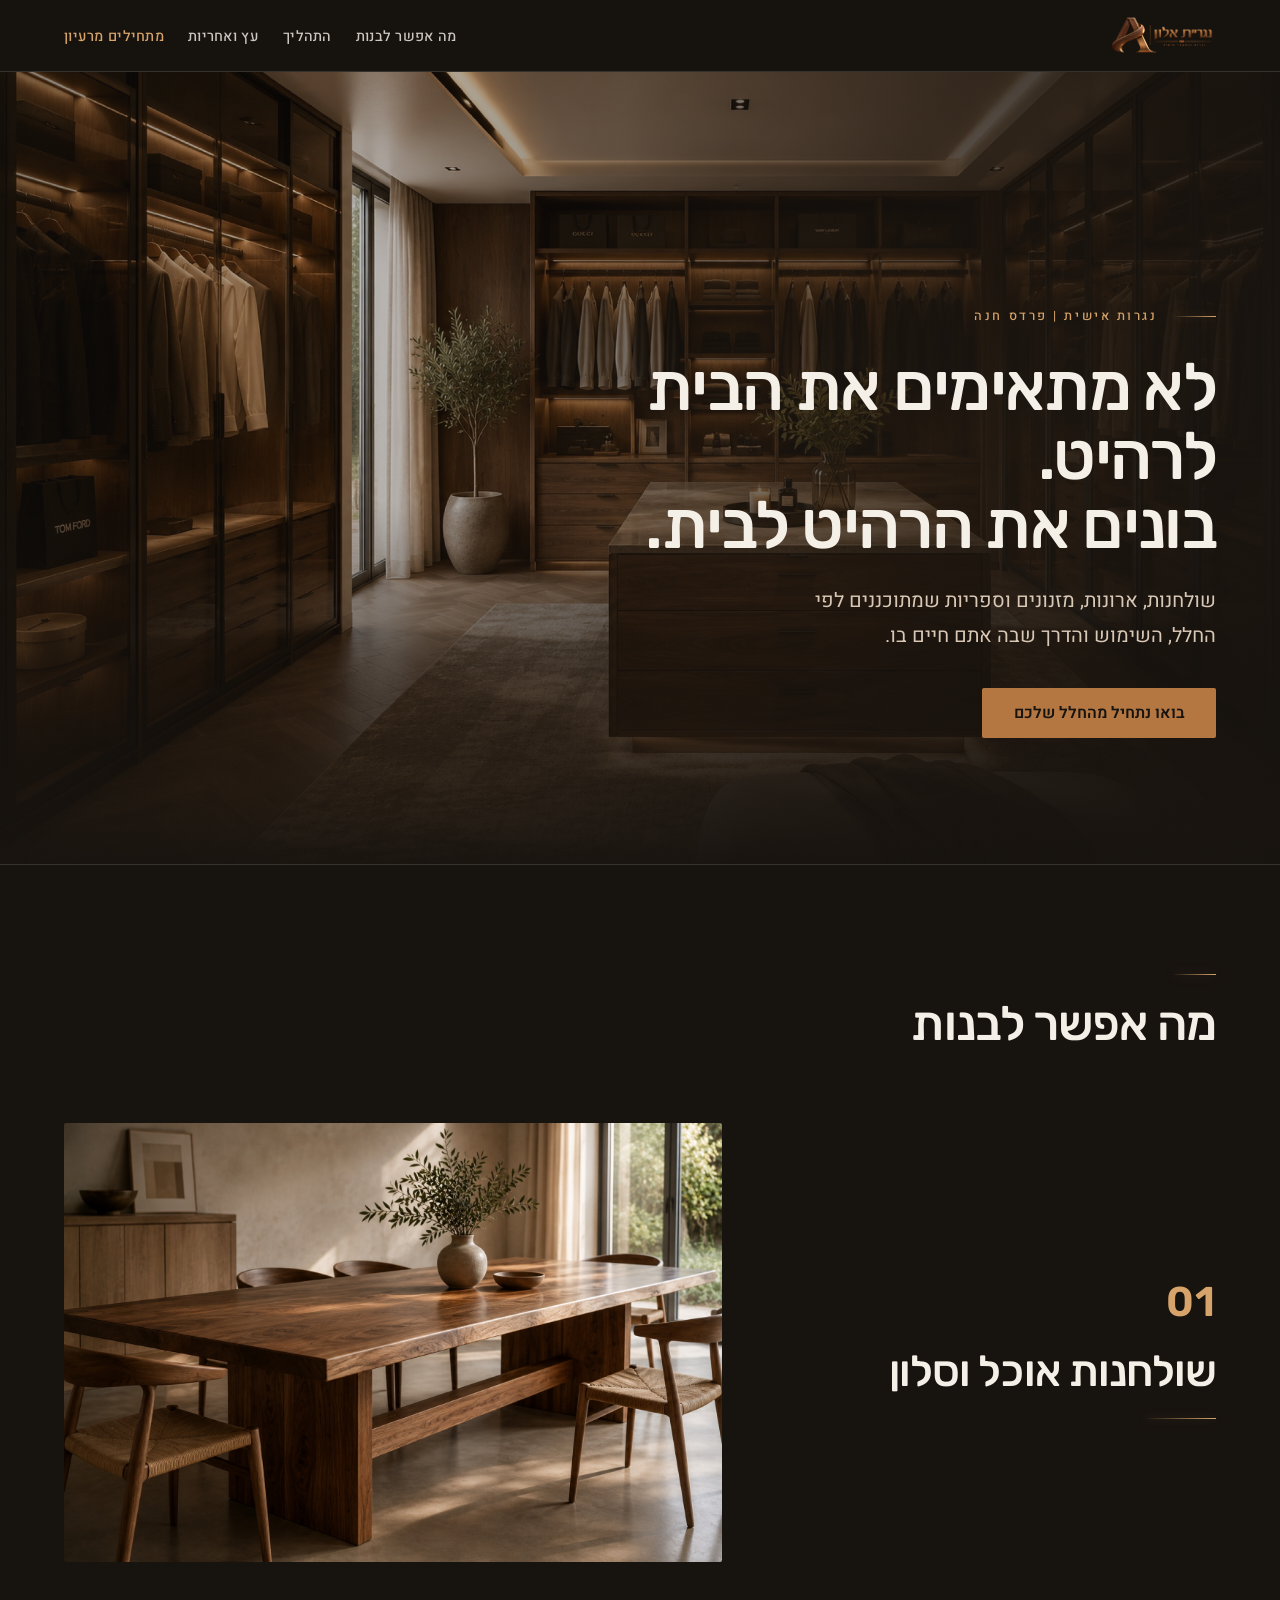
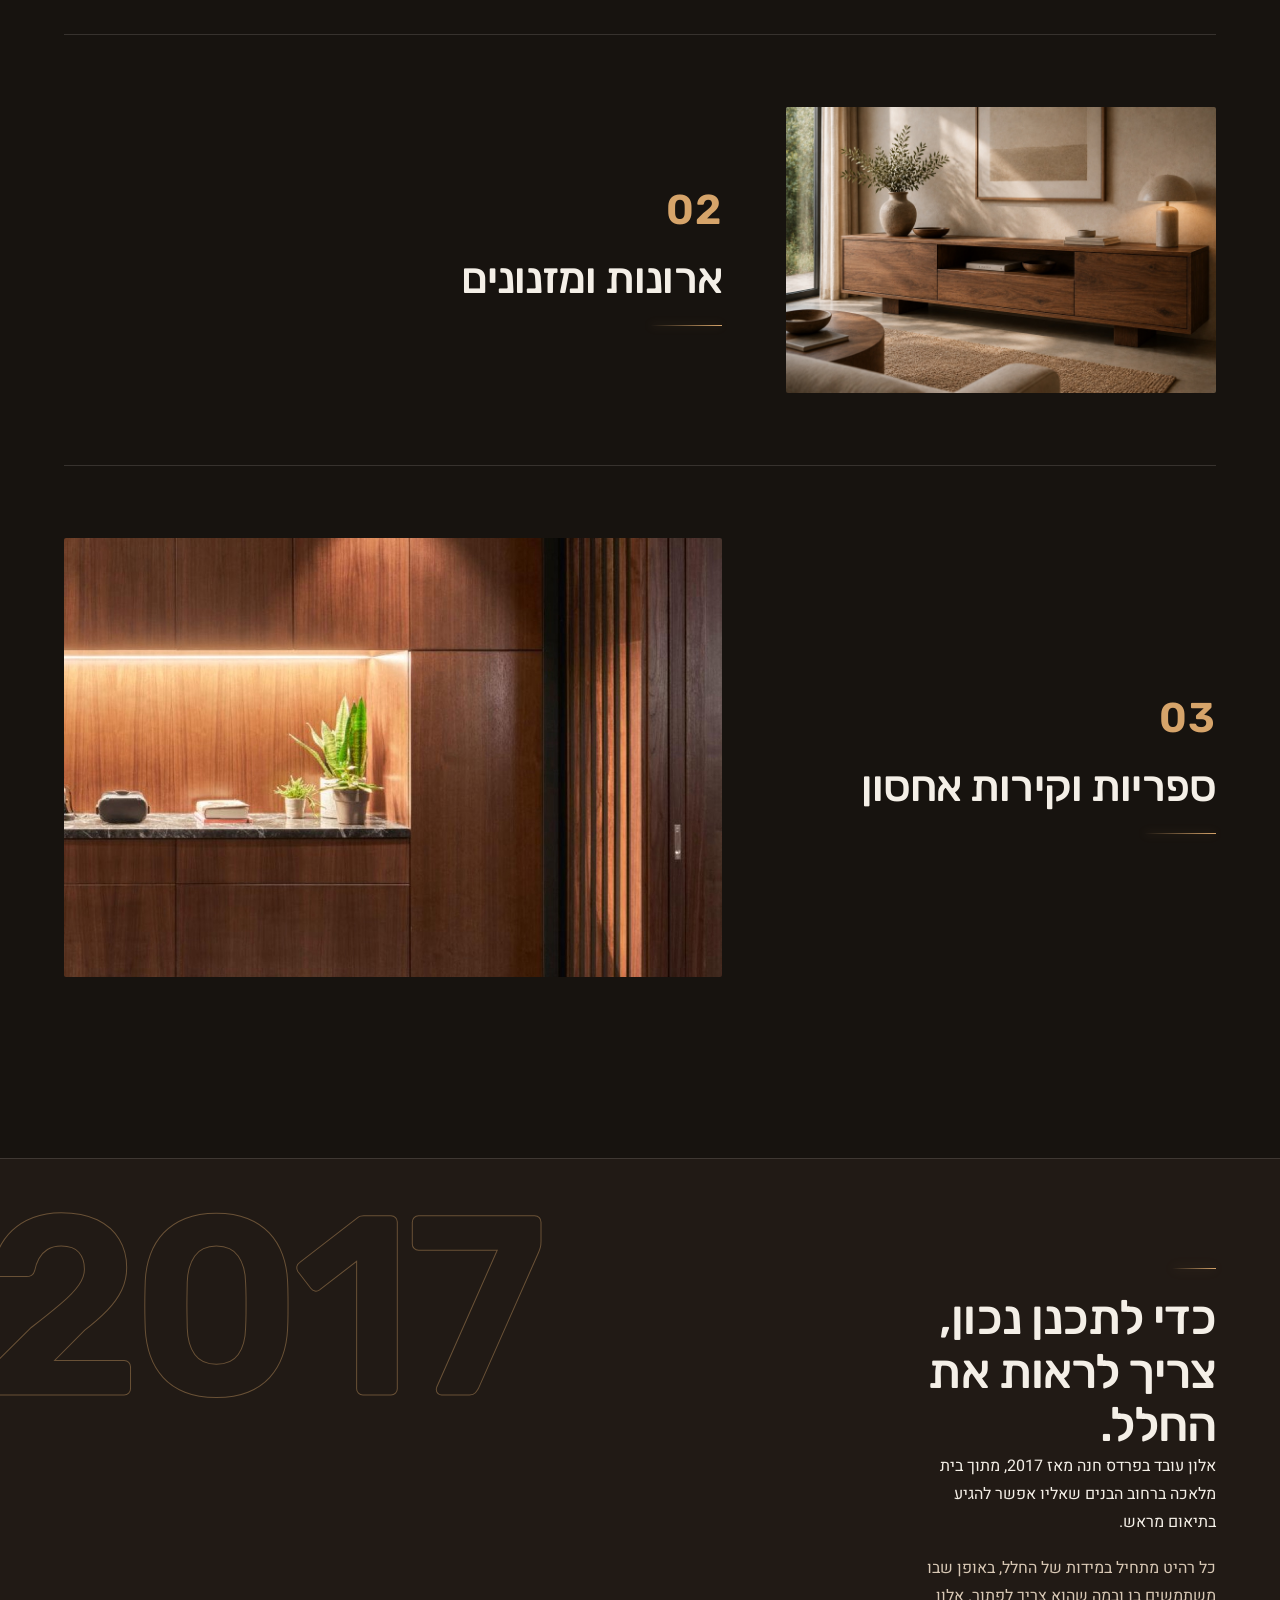
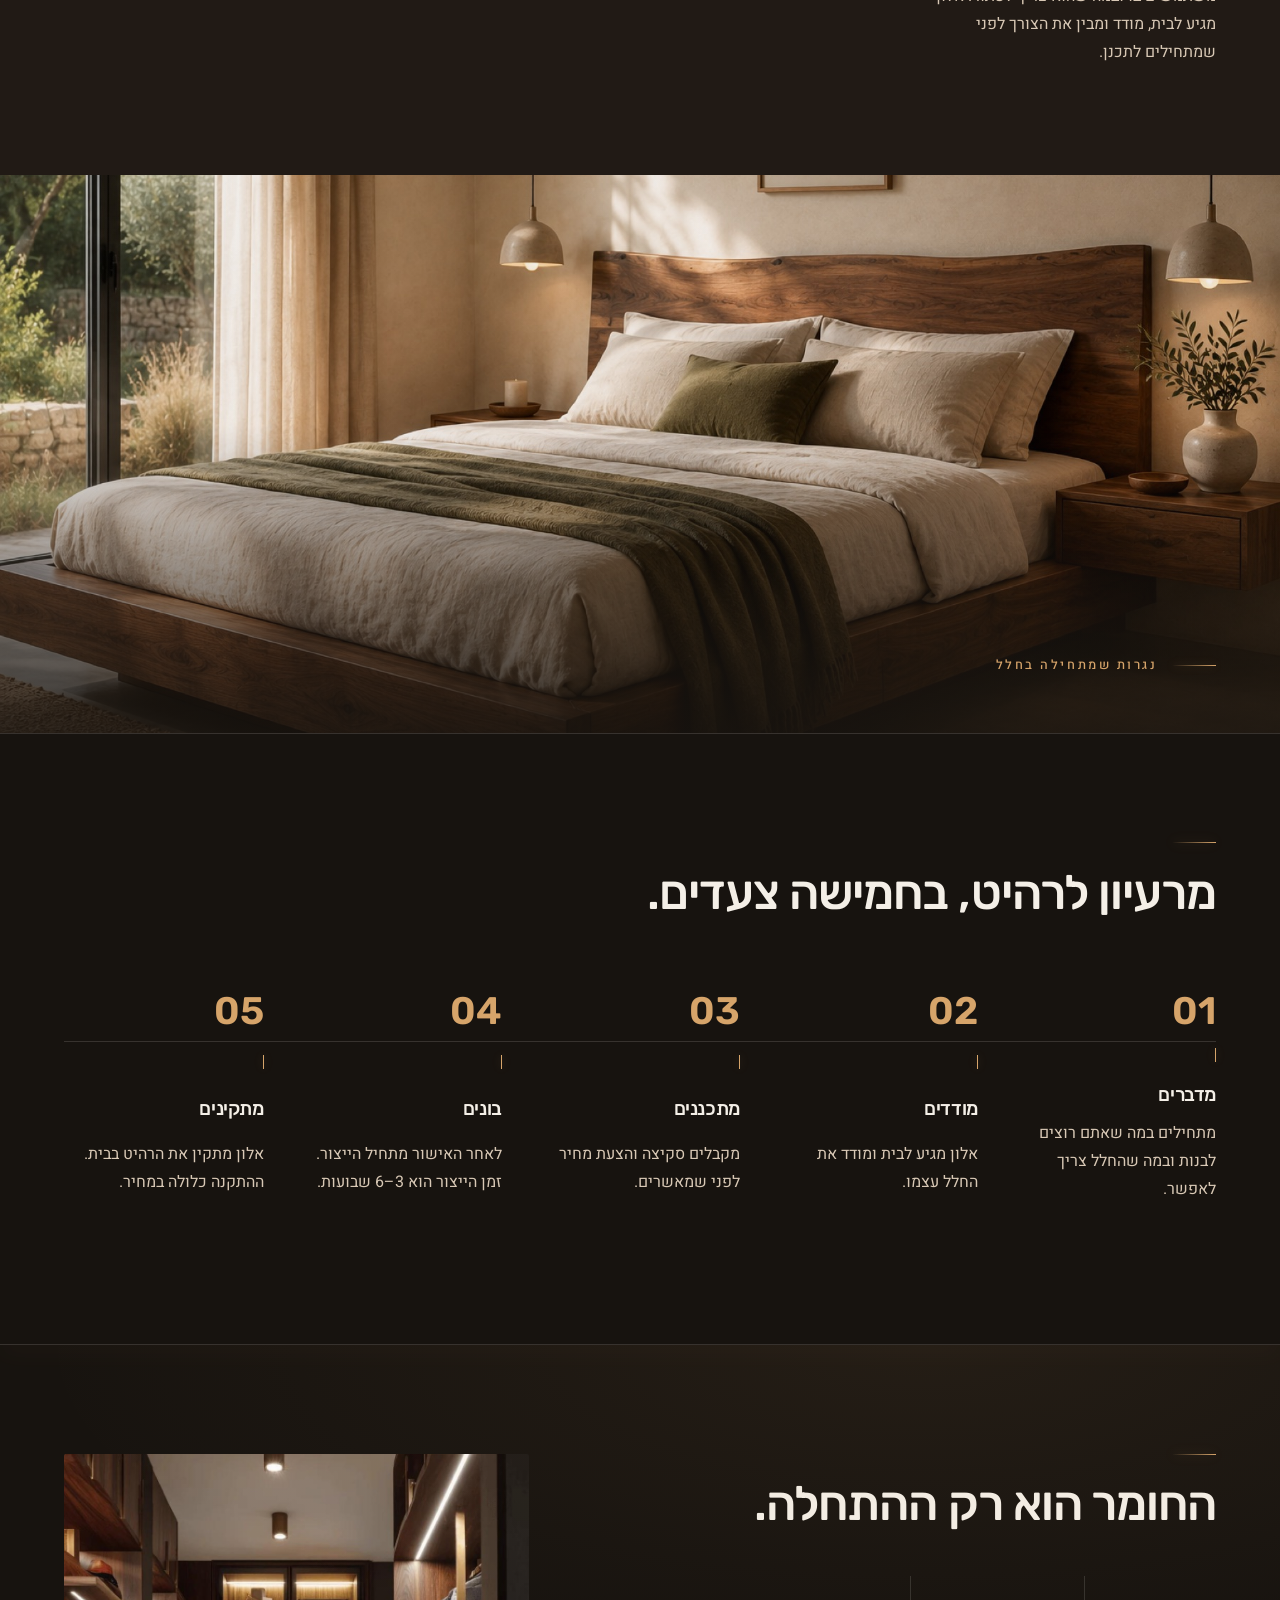
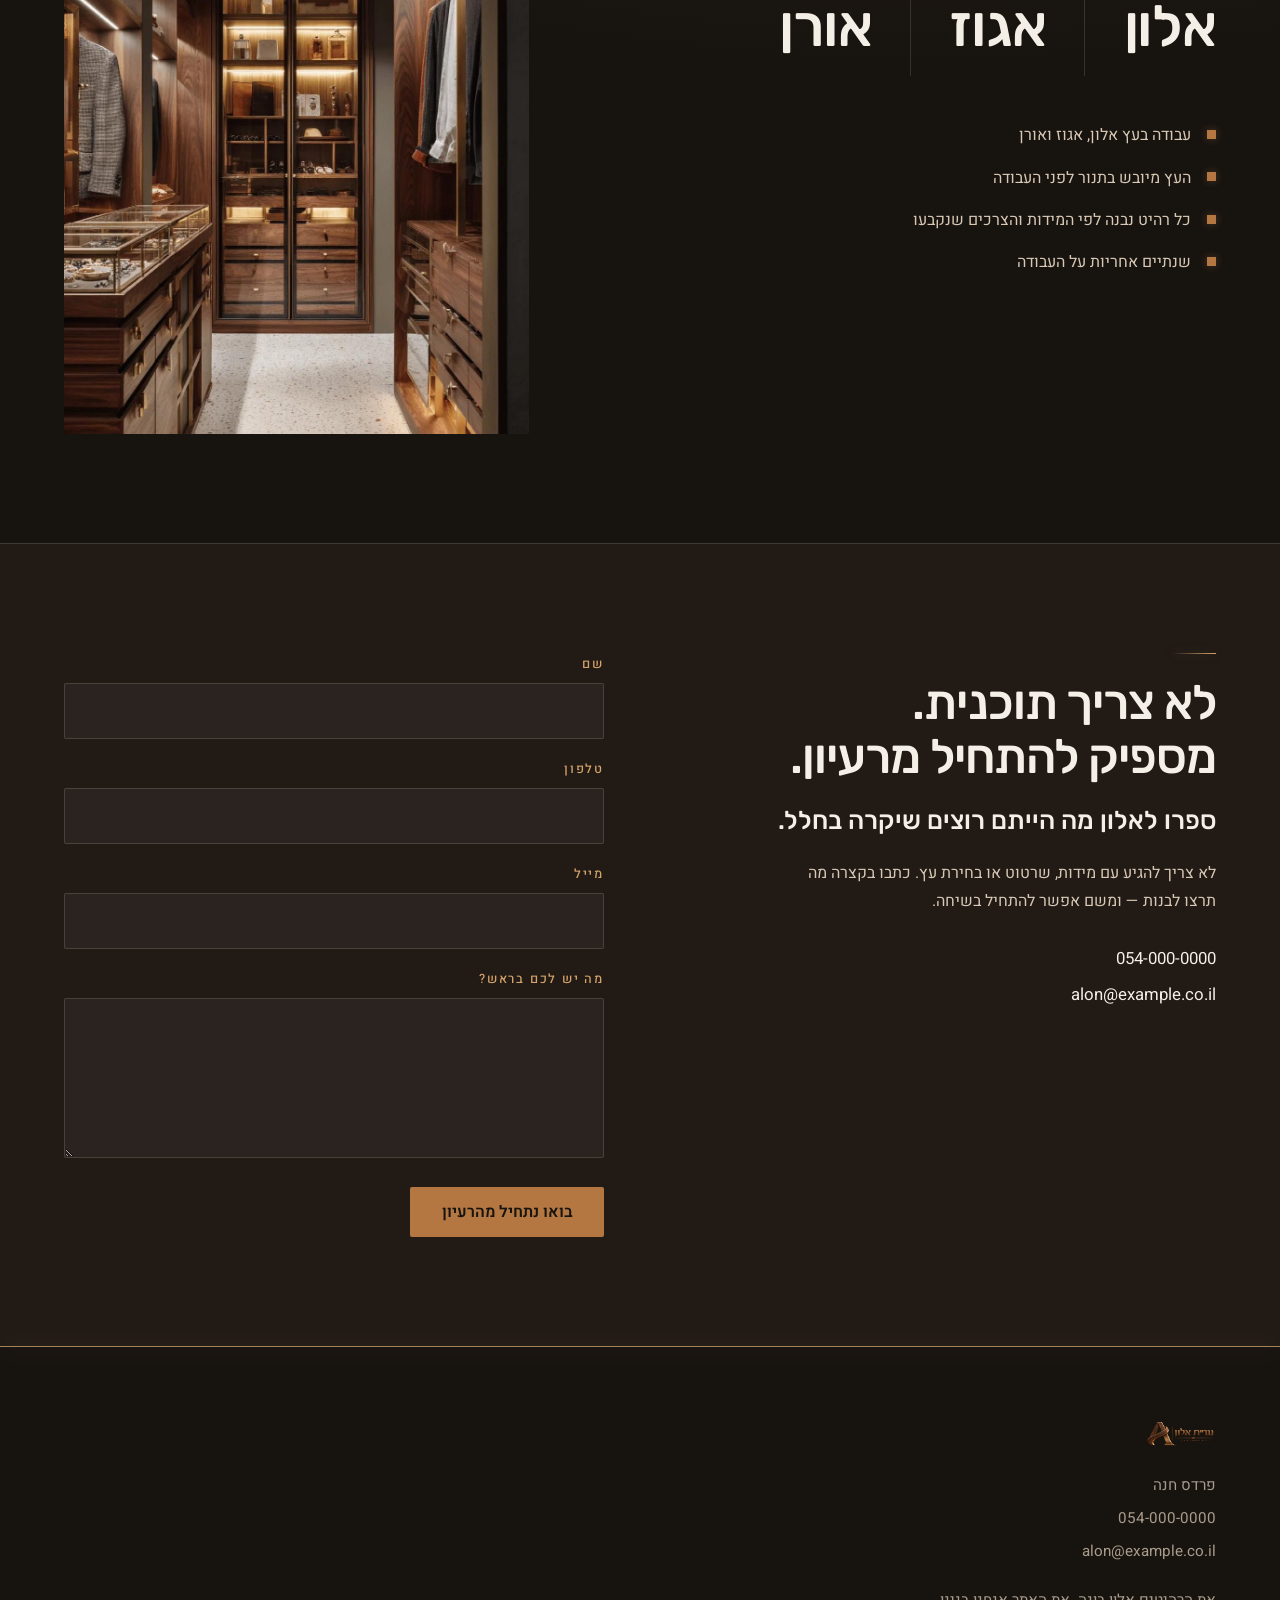
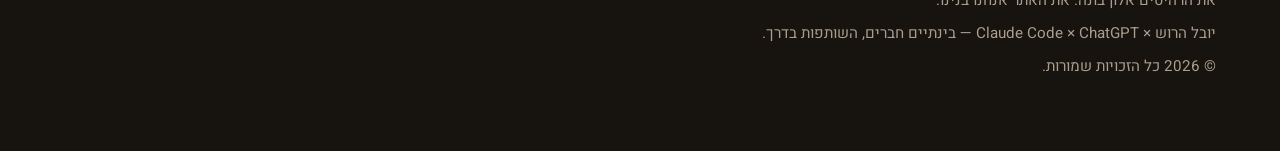
==== commit 55b7bbf6: "שלב 6: שדרוג קופי ומסע ההמרה" ====
--- a/index.html
+++ b/index.html
@@ -3,8 +3,8 @@
 <head>
   <meta charset="UTF-8">
   <meta name="viewport" content="width=device-width, initial-scale=1">
-  <title>נגריית אלון — רהיטים בהזמנה אישית</title>
-  <meta name="description" content="נגריית אלון — רהיטים בהזמנה אישית מפרדס חנה. שולחנות, ארונות, ספריות ומזנונים בעבודת נגרות אישית לפי המידות והצרכים שלכם.">
+  <title>נגריית אלון | נגרות בהתאמה אישית בפרדס חנה</title>
+  <meta name="description" content="שולחנות, ארונות, מזנונים וספריות בהתאמה אישית. נגרות שמתוכננת לפי המידות, הצרכים והחלל שלכם.">
   <meta name="theme-color" content="#17130F">
 
   <link rel="preconnect" href="https://fonts.googleapis.com">
@@ -33,10 +33,10 @@
       </a>
       <nav class="site-nav" aria-label="ניווט ראשי">
         <ul>
-          <li><a href="#work">מה אני בונה</a></li>
-          <li><a href="#process">איך זה עובד</a></li>
-          <li><a href="#materials">חומרים ואיכות</a></li>
-          <li class="site-nav__cta"><a href="#contact">יצירת קשר</a></li>
+          <li><a href="#work">מה אפשר לבנות</a></li>
+          <li><a href="#process">התהליך</a></li>
+          <li><a href="#materials">עץ ואחריות</a></li>
+          <li class="site-nav__cta"><a href="#contact">מתחילים מרעיון</a></li>
         </ul>
       </nav>
     </div>
@@ -48,17 +48,17 @@
     <section class="hero" id="hero" aria-labelledby="hero-title">
       <div class="hero__media">
         <img src="images/hero-wardrobe.jpg" width="2200" height="1466"
-             alt="חדר ארונות בהתאמה אישית מעץ אגוז כהה עם תאורה חמה שקועה"
+             alt="חדר ארונות בגוון אגוז כהה עם תאורה חמה וארונות זכוכית"
              fetchpriority="high" decoding="async">
       </div>
       <div class="hero__scrim" aria-hidden="true"></div>
       <div class="container container--wide hero__inner">
         <div class="hero__content">
-          <p class="hero__eyebrow eyebrow">נגרות בהתאמה אישית</p>
-          <h1 id="hero-title" class="hero__title">רהיטים שנבנים בשביל הבית שלכם.</h1>
-          <p class="hero__lead">שולחנות, ארונות, ספריות ומזנונים בעבודת נגרות אישית — לפי המידות, הצרכים והחלל שלכם.</p>
+          <p class="hero__eyebrow eyebrow">נגרות אישית | פרדס חנה</p>
+          <h1 id="hero-title" class="hero__title">לא מתאימים את הבית לרהיט.<br>בונים את הרהיט לבית.</h1>
+          <p class="hero__lead">שולחנות, ארונות, מזנונים וספריות שמתוכננים לפי החלל, השימוש והדרך שבה אתם חיים בו.</p>
           <div class="hero__cta">
-            <a class="btn btn--primary" href="#contact">בואו נדבר על הרהיט שלכם</a>
+            <a class="btn btn--primary" href="#contact">בואו נתחיל מהחלל שלכם</a>
           </div>
         </div>
       </div>
@@ -68,7 +68,7 @@
     <section class="section work" id="work" aria-labelledby="work-title">
       <div class="container container--wide">
         <div class="work__head reveal">
-          <h2 id="work-title" class="section__title">מה אני בונה</h2>
+          <h2 id="work-title" class="section__title">מה אפשר לבנות</h2>
         </div>
         <ol class="work-list">
           <li class="work-item reveal" style="--i:0">
@@ -113,9 +113,9 @@
       <div class="container container--wide about__inner">
         <span class="about__year" aria-hidden="true">2017</span>
         <div class="about__text reveal">
-          <h2 id="about-title" class="section__title about__title">נגרות אישית מתחילה בהיכרות עם הבית.</h2>
+          <h2 id="about-title" class="section__title about__title">כדי לתכנן נכון, צריך לראות את החלל.</h2>
           <p>אלון עובד בפרדס חנה מאז 2017, מתוך בית מלאכה ברחוב הבנים שאליו אפשר להגיע בתיאום מראש.</p>
-          <p>כל שולחן, ארון או ספרייה נבנים מההתחלה לפי המידות של החלל, אופן השימוש והצרכים של מי שישתמש בהם. הפגישה הראשונה נועדה בעיקר להכיר — את הבית, את החדר ואת מה שאתם צריכים שהרהיט יעשה.</p>
+          <p>כל רהיט מתחיל במידות של החלל, באופן שבו משתמשים בו ובמה שהוא צריך לפתור. אלון מגיע לבית, מודד ומבין את הצורך לפני שמתחילים לתכנן.</p>
         </div>
       </div>
     </section>
@@ -124,11 +124,11 @@
     <section class="cinematic" aria-label="עבודת נגרות אישית בפרדס חנה">
       <div class="cinematic__media">
         <img src="images/bedroom.jpg" width="1800" height="1200" loading="lazy" decoding="async"
-             alt="חדר שינה עם מיטת עץ מלא בעבודת נגרות אישית ותאורה חמה">
+             alt="חדר שינה עם מיטת עץ ותאורה חמה">
       </div>
       <div class="cinematic__scrim" aria-hidden="true"></div>
       <div class="container container--wide cinematic__caption">
-        <p class="eyebrow reveal">פרדס חנה</p>
+        <p class="eyebrow reveal">נגרות שמתחילה בחלל</p>
       </div>
     </section>
 
@@ -136,38 +136,38 @@
     <section class="section process" id="process" aria-labelledby="process-title">
       <div class="container container--wide">
         <div class="process__head reveal">
-          <h2 id="process-title" class="section__title">איך זה עובד</h2>
+          <h2 id="process-title" class="section__title">מרעיון לרהיט, בחמישה צעדים.</h2>
         </div>
         <ol class="process-line">
           <li class="process-step reveal" style="--i:0">
             <span class="process-step__num" aria-hidden="true">01</span>
             <span class="process-step__tick" aria-hidden="true"></span>
             <h3 class="process-step__name">מדברים</h3>
-            <p class="process-step__text">שיחת טלפון ראשונית כדי להבין מה צריך.</p>
+            <p class="process-step__text">מתחילים במה שאתם רוצים לבנות ובמה שהחלל צריך לאפשר.</p>
           </li>
           <li class="process-step reveal" style="--i:1">
             <span class="process-step__num" aria-hidden="true">02</span>
             <span class="process-step__tick" aria-hidden="true"></span>
             <h3 class="process-step__name">מודדים</h3>
-            <p class="process-step__text">אלון מגיע לבית ומבצע מדידות.</p>
+            <p class="process-step__text">אלון מגיע לבית ומודד את החלל עצמו.</p>
           </li>
           <li class="process-step reveal" style="--i:2">
             <span class="process-step__num" aria-hidden="true">03</span>
             <span class="process-step__tick" aria-hidden="true"></span>
             <h3 class="process-step__name">מתכננים</h3>
-            <p class="process-step__text">מקבלים סקיצה והצעת מחיר.</p>
+            <p class="process-step__text">מקבלים סקיצה והצעת מחיר לפני שמאשרים.</p>
           </li>
           <li class="process-step reveal" style="--i:3">
             <span class="process-step__num" aria-hidden="true">04</span>
             <span class="process-step__tick" aria-hidden="true"></span>
             <h3 class="process-step__name">בונים</h3>
-            <p class="process-step__text">לאחר האישור מתחיל הייצור. זמן הייצור הוא שלושה עד שישה שבועות.</p>
+            <p class="process-step__text">לאחר האישור מתחיל הייצור. זמן הייצור הוא 3–6 שבועות.</p>
           </li>
           <li class="process-step reveal" style="--i:4">
             <span class="process-step__num" aria-hidden="true">05</span>
             <span class="process-step__tick" aria-hidden="true"></span>
-            <h3 class="process-step__name">מרכיבים</h3>
-            <p class="process-step__text">אלון מרכיב את הרהיט במקום, וההרכבה כלולה במחיר.</p>
+            <h3 class="process-step__name">מתקינים</h3>
+            <p class="process-step__text">אלון מתקין את הרהיט בבית. ההתקנה כלולה במחיר.</p>
           </li>
         </ol>
       </div>
@@ -178,16 +178,16 @@
       <span class="light-strip" aria-hidden="true"></span>
       <div class="container container--wide materials__inner">
         <div class="materials__text reveal">
-          <h2 id="materials-title" class="section__title">עץ אמיתי. עבודה שנועדה להחזיק.</h2>
+          <h2 id="materials-title" class="section__title">החומר הוא רק ההתחלה.</h2>
           <ul class="woods" aria-hidden="true">
             <li>אלון</li>
             <li>אגוז</li>
             <li>אורן</li>
           </ul>
           <ul class="materials-facts">
-            <li>עבודה עם עץ אלון, אגוז ואורן</li>
-            <li>העץ מיובש בתנור לפני תחילת העבודה</li>
-            <li>כל רהיט מותאם אישית</li>
+            <li>עבודה בעץ אלון, אגוז ואורן</li>
+            <li>העץ מיובש בתנור לפני העבודה</li>
+            <li>כל רהיט נבנה לפי המידות והצרכים שנקבעו</li>
             <li>שנתיים אחריות על העבודה</li>
           </ul>
         </div>
@@ -202,9 +202,9 @@
     <section class="section contact" id="contact" aria-labelledby="contact-title">
       <div class="container container--wide contact__inner">
         <div class="contact__intro reveal">
-          <h2 id="contact-title" class="section__title">יש לכם משהו בראש?</h2>
-          <p class="contact__sub">ספרו לי מה אתם רוצים לבנות.</p>
-          <p class="contact__note">לא צריך לדעת בדיוק איזה עץ, מידות או פתרון אתם צריכים. השאירו כמה פרטים וכתבו בקצרה מה אתם מחפשים.</p>
+          <h2 id="contact-title" class="section__title">לא צריך תוכנית.<br>מספיק להתחיל מרעיון.</h2>
+          <p class="contact__sub">ספרו לאלון מה הייתם רוצים שיקרה בחלל.</p>
+          <p class="contact__note">לא צריך להגיע עם מידות, שרטוט או בחירת עץ. כתבו בקצרה מה תרצו לבנות — ומשם אפשר להתחיל בשיחה.</p>
           <ul class="contact__direct">
             <li><a href="tel:+972540000000">054-000-0000</a></li>
             <li><a href="mailto:alon@example.co.il">alon@example.co.il</a></li>
@@ -226,10 +226,10 @@
             <input type="email" id="email" name="email" autocomplete="email" required>
           </div>
           <div class="field">
-            <label for="message">מה תרצו לבנות?</label>
+            <label for="message">מה יש לכם בראש?</label>
             <textarea id="message" name="message" rows="5" required></textarea>
           </div>
-          <button type="submit" class="btn btn--primary contact-form__submit">שליחת הפרטים</button>
+          <button type="submit" class="btn btn--primary contact-form__submit">בואו נתחיל מהרעיון</button>
           <p id="form-status" class="form-status" role="status" aria-live="polite"></p>
         </form>
       </div>
@@ -247,6 +247,11 @@
         <li><a href="tel:+972540000000">054-000-0000</a></li>
         <li><a href="mailto:alon@example.co.il">alon@example.co.il</a></li>
       </ul>
+      <div class="site-footer__details">
+        <p>את הרהיטים אלון בונה. את האתר אנחנו בנינו.</p>
+        <p>יובל הרוש × Claude Code × ChatGPT — בינתיים חברים, השותפות בדרך.</p>
+        <p>© 2026 כל הזכויות שמורות.</p>
+      </div>
     </div>
   </footer>
 
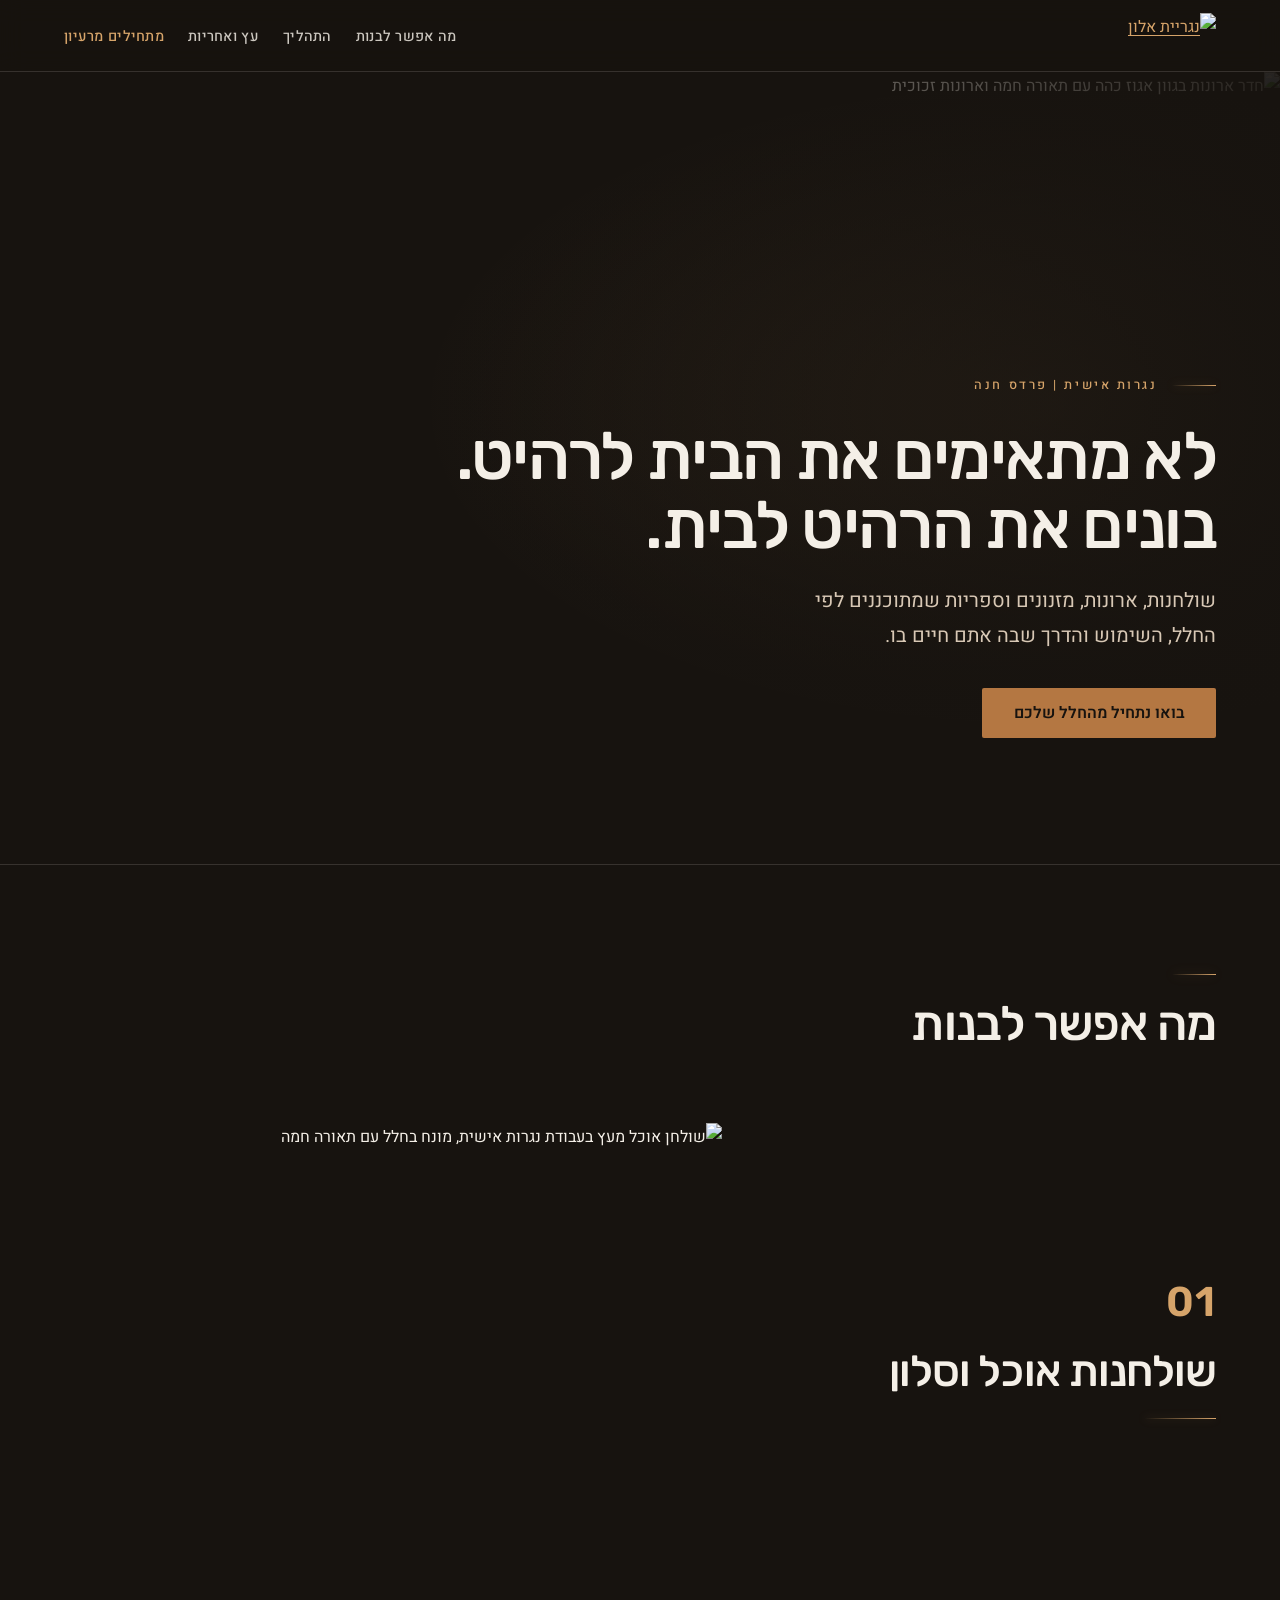
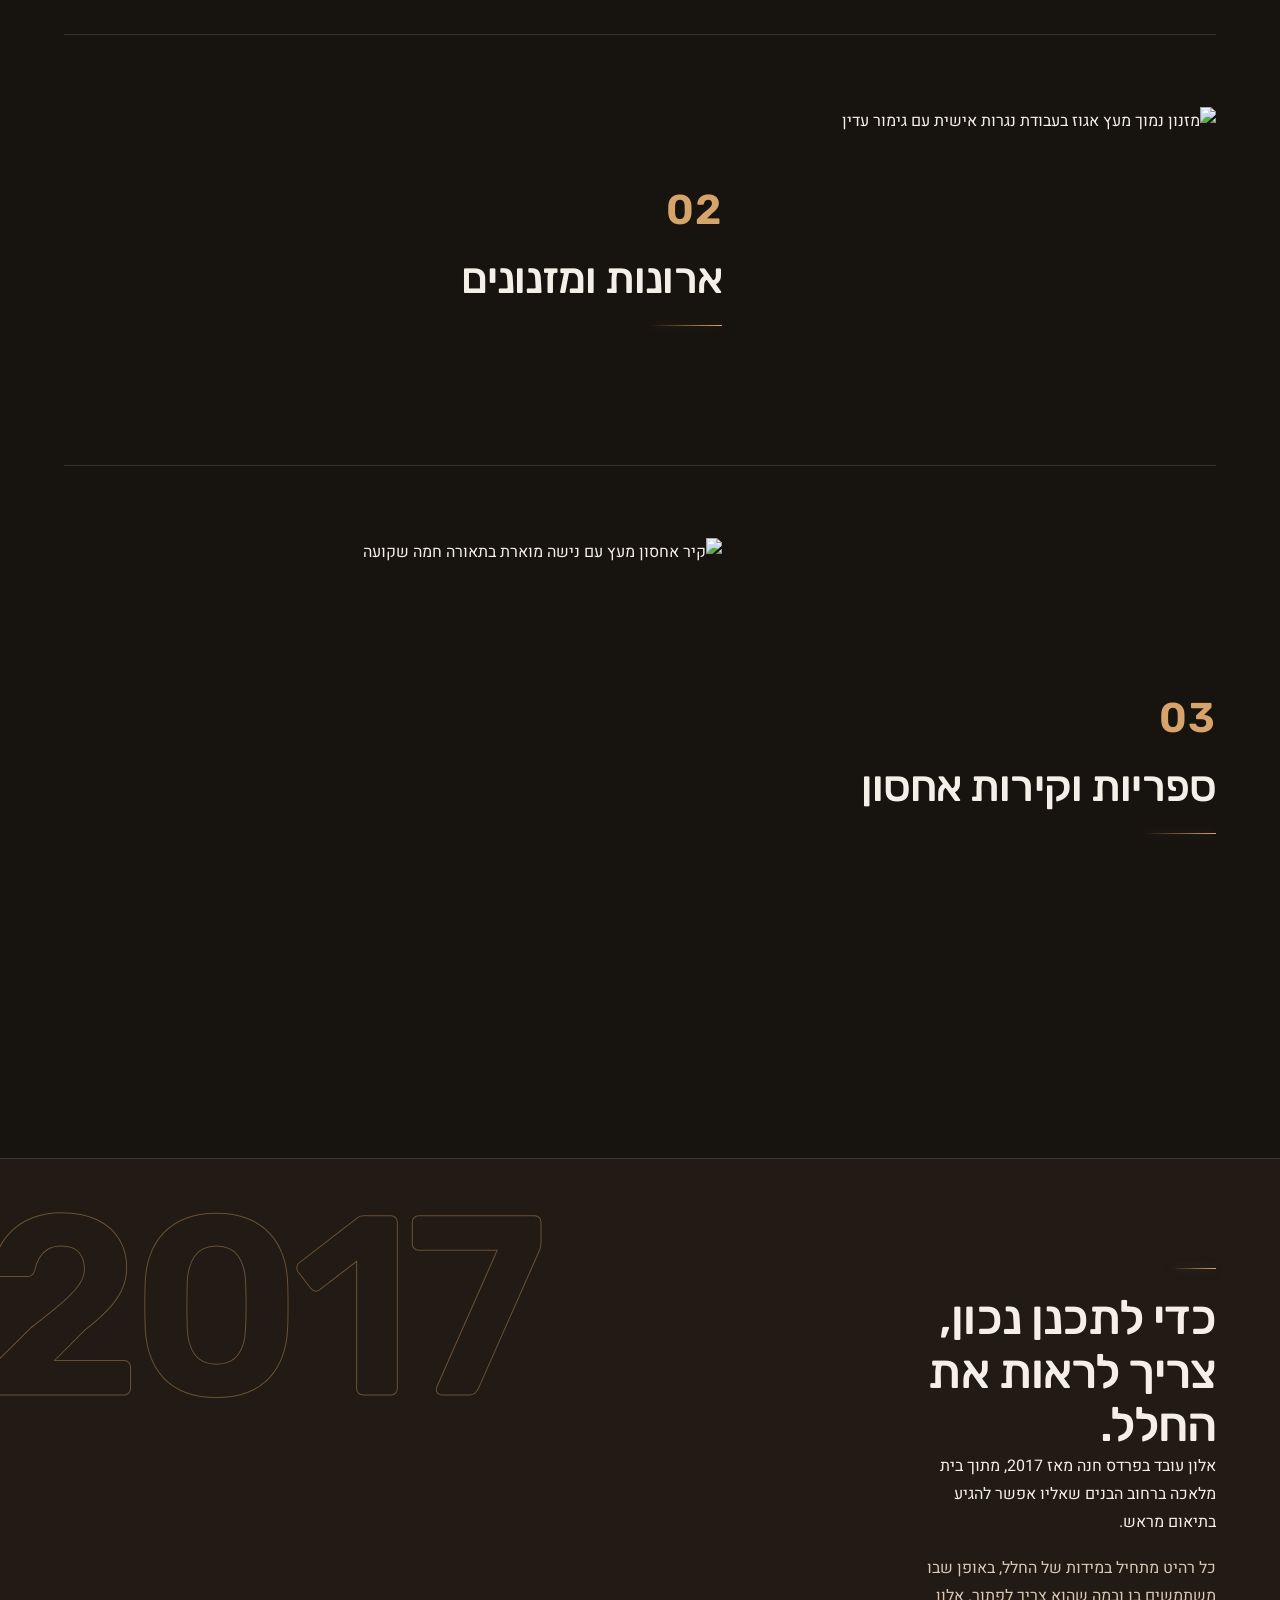
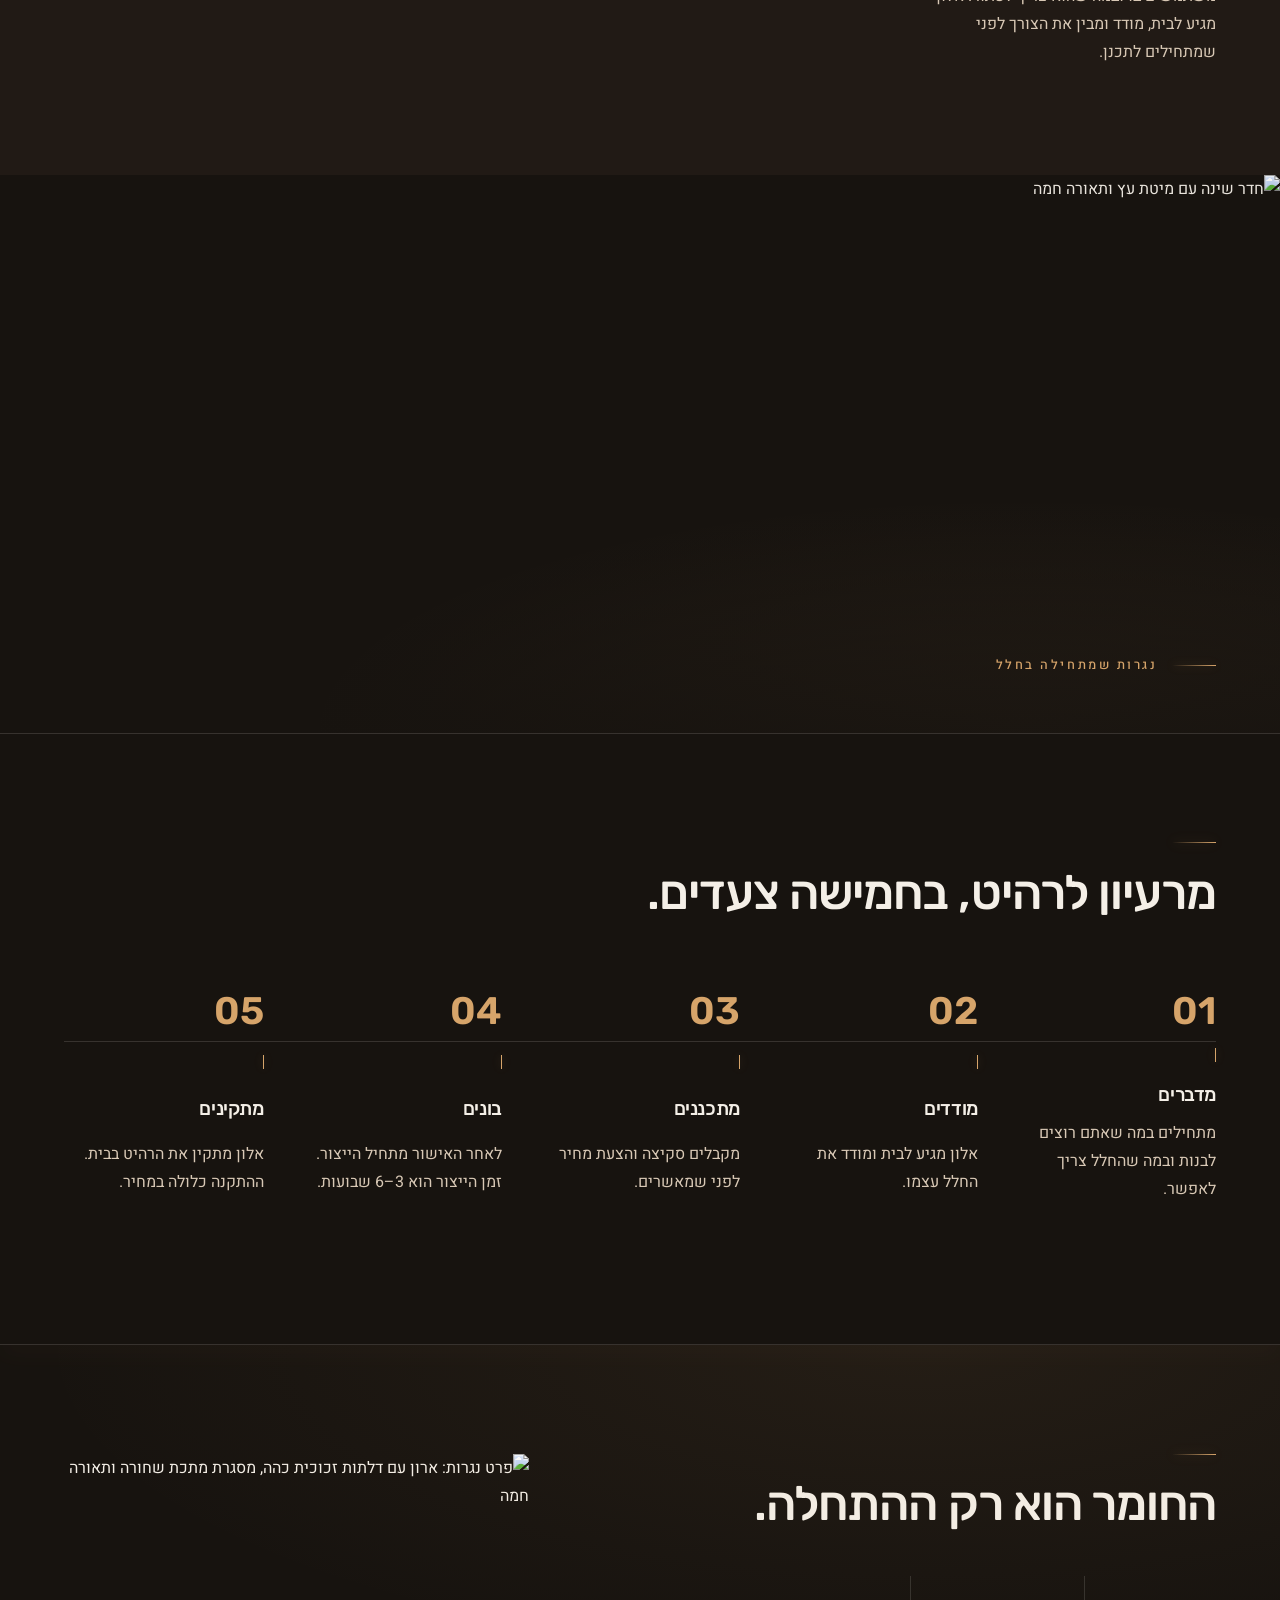
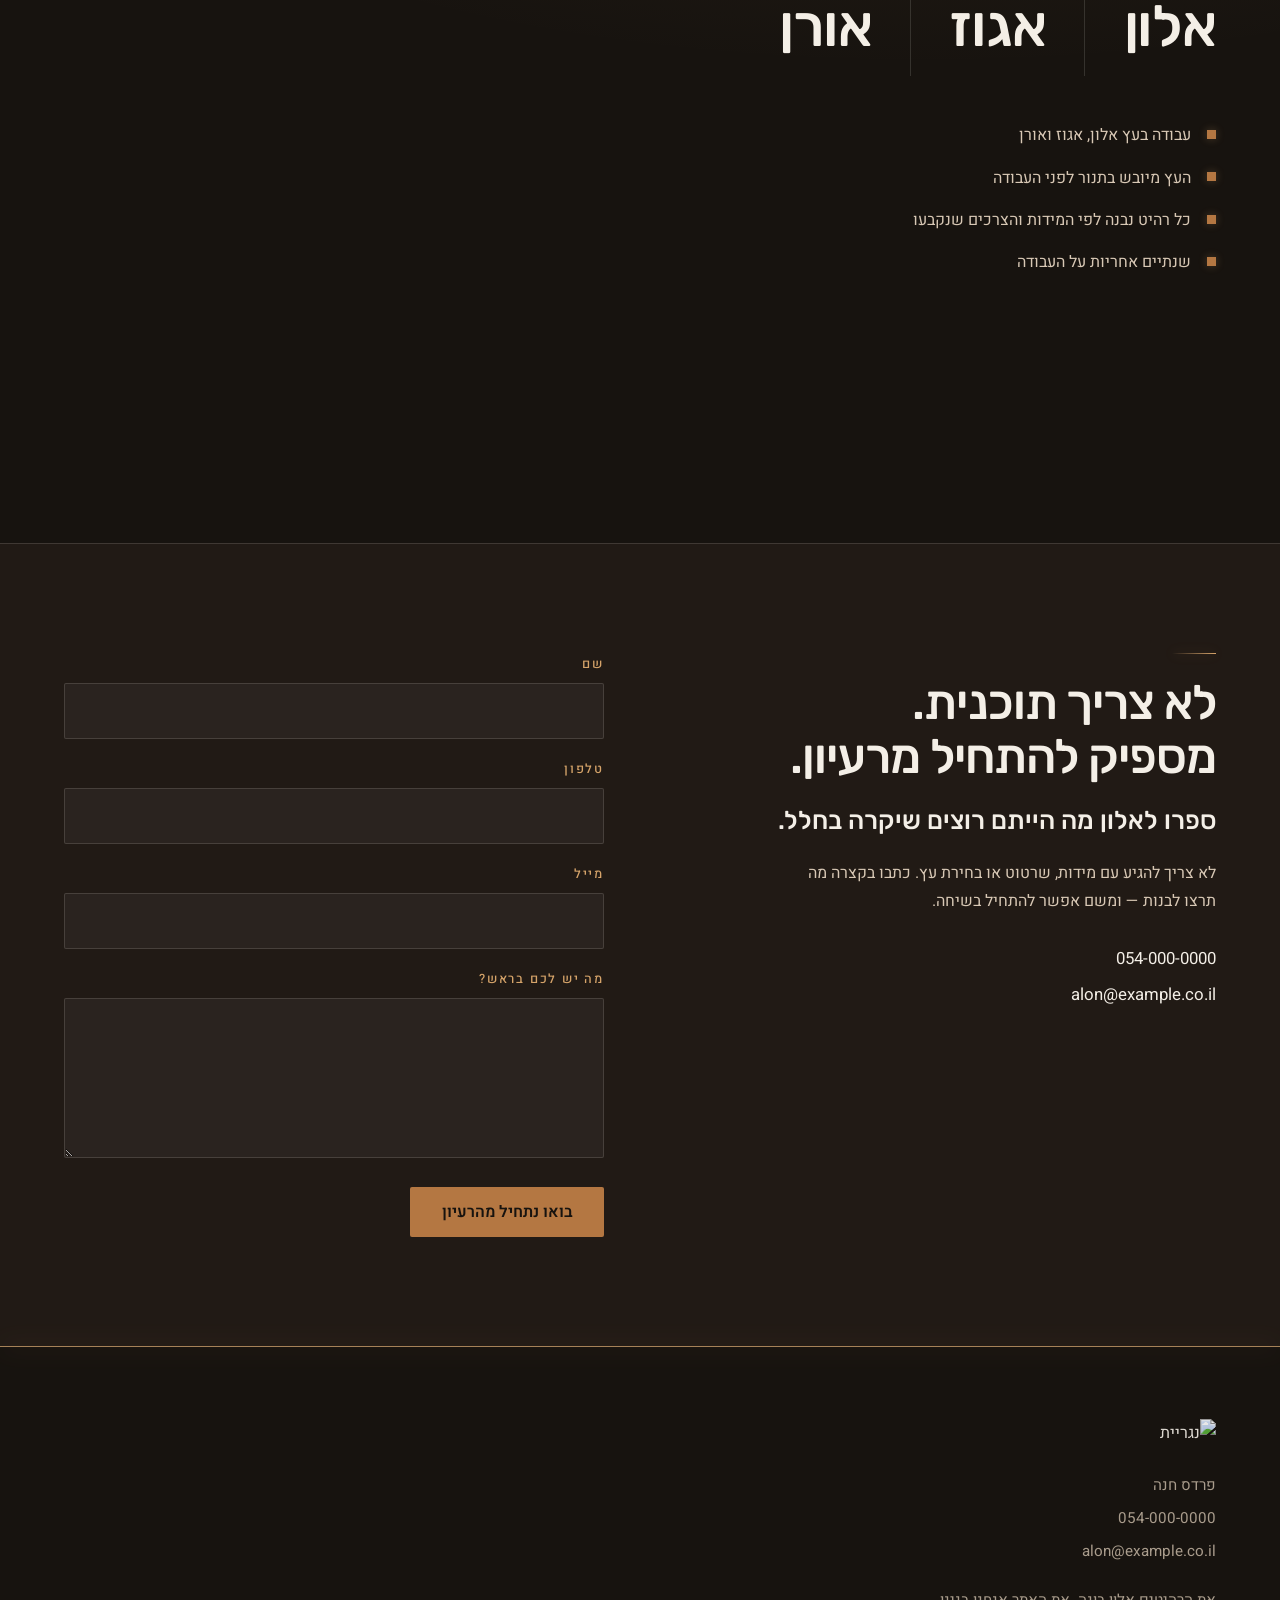
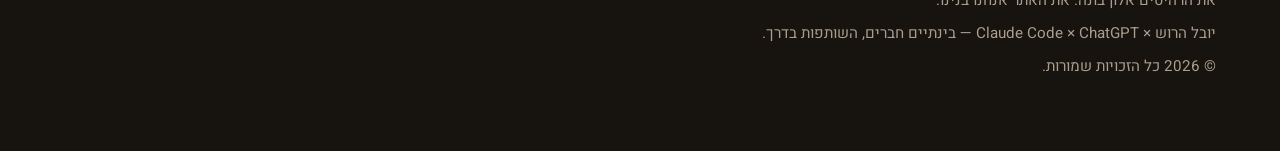
==== commit 23efad03: "שלב 7: העברת נכסי האתר ל-Cloudinary ואופטימיזציית תמונות" ====
--- a/index.html
+++ b/index.html
@@ -29,7 +29,7 @@
   <header class="site-header">
     <div class="container container--wide site-header__inner">
       <a class="brand" href="#hero" aria-label="נגריית אלון — לראש העמוד">
-        <img class="brand__logo" src="images/logo.png" width="900" height="385" alt="נגריית אלון">
+        <img class="brand__logo" src="https://res.cloudinary.com/gicy8ca4/image/upload/f_auto,q_auto/logo.png" width="900" height="385" alt="נגריית אלון">
       </a>
       <nav class="site-nav" aria-label="ניווט ראשי">
         <ul>
@@ -47,7 +47,7 @@
     <!-- ===================== Hero ===================== -->
     <section class="hero" id="hero" aria-labelledby="hero-title">
       <div class="hero__media">
-        <img src="images/hero-wardrobe.jpg" width="2200" height="1466"
+        <img src="https://res.cloudinary.com/gicy8ca4/image/upload/f_auto,q_auto/hero-wardrobe.jpg" width="2200" height="1466"
              alt="חדר ארונות בגוון אגוז כהה עם תאורה חמה וארונות זכוכית"
              fetchpriority="high" decoding="async">
       </div>
@@ -78,7 +78,7 @@
               <span class="work-item__line" aria-hidden="true"></span>
             </div>
             <figure class="work-item__media media-reveal">
-              <img src="images/dining-table.jpg" width="1800" height="1200" loading="lazy" decoding="async"
+              <img src="https://res.cloudinary.com/gicy8ca4/image/upload/f_auto,q_auto/dining-table.jpg" width="1800" height="1200" loading="lazy" decoding="async"
                    alt="שולחן אוכל מעץ בעבודת נגרות אישית, מונח בחלל עם תאורה חמה">
             </figure>
           </li>
@@ -89,7 +89,7 @@
               <span class="work-item__line" aria-hidden="true"></span>
             </div>
             <figure class="work-item__media media-reveal">
-              <img src="images/console.jpg" width="1800" height="1200" loading="lazy" decoding="async"
+              <img src="https://res.cloudinary.com/gicy8ca4/image/upload/f_auto,q_auto/console.jpg" width="1800" height="1200" loading="lazy" decoding="async"
                    alt="מזנון נמוך מעץ אגוז בעבודת נגרות אישית עם גימור עדין">
             </figure>
           </li>
@@ -100,7 +100,7 @@
               <span class="work-item__line" aria-hidden="true"></span>
             </div>
             <figure class="work-item__media media-reveal">
-              <img src="images/storage-wall.jpg" width="1162" height="1400" loading="lazy" decoding="async"
+              <img src="https://res.cloudinary.com/gicy8ca4/image/upload/f_auto,q_auto/storage-wall.jpg" width="1162" height="1400" loading="lazy" decoding="async"
                    alt="קיר אחסון מעץ עם נישה מוארת בתאורה חמה שקועה">
             </figure>
           </li>
@@ -123,7 +123,7 @@
     <!-- ===================== רצועה קולנועית ===================== -->
     <section class="cinematic" aria-label="עבודת נגרות אישית בפרדס חנה">
       <div class="cinematic__media">
-        <img src="images/bedroom.jpg" width="1800" height="1200" loading="lazy" decoding="async"
+        <img src="https://res.cloudinary.com/gicy8ca4/image/upload/f_auto,q_auto/bedroom.jpg" width="1800" height="1200" loading="lazy" decoding="async"
              alt="חדר שינה עם מיטת עץ ותאורה חמה">
       </div>
       <div class="cinematic__scrim" aria-hidden="true"></div>
@@ -192,7 +192,7 @@
           </ul>
         </div>
         <figure class="materials__media media-reveal">
-          <img src="images/joinery-detail.jpg" width="1000" height="1500" loading="lazy" decoding="async"
+          <img src="https://res.cloudinary.com/gicy8ca4/image/upload/f_auto,q_auto/joinery-detail.jpg" width="1000" height="1500" loading="lazy" decoding="async"
                alt="פרט נגרות: ארון עם דלתות זכוכית כהה, מסגרת מתכת שחורה ותאורה חמה">
         </figure>
       </div>
@@ -241,7 +241,7 @@
   <footer class="site-footer">
     <span class="light-strip" aria-hidden="true"></span>
     <div class="container container--wide site-footer__inner">
-      <img class="site-footer__logo" src="images/logo.png" width="900" height="385" alt="נגריית אלון" loading="lazy" decoding="async">
+      <img class="site-footer__logo" src="https://res.cloudinary.com/gicy8ca4/image/upload/f_auto,q_auto/logo.png" width="900" height="385" alt="נגריית אלון" loading="lazy" decoding="async">
       <ul class="site-footer__details">
         <li>פרדס חנה</li>
         <li><a href="tel:+972540000000">054-000-0000</a></li>
--- a/style.css
+++ b/style.css
@@ -665,8 +665,11 @@
 }
 
 @media (min-width: 80em) {
-  .hero__content { max-inline-size: 38rem; }
-  .hero__title { font-size: clamp(3.5rem, 5.2vw, 5rem); }
+  .hero__content { max-inline-size: 50rem; }
+  .hero__title {
+    font-size: clamp(3.5rem, 5.2vw, 5rem);
+    white-space: nowrap;
+  }
 }
 
 /* ==========================================================================
